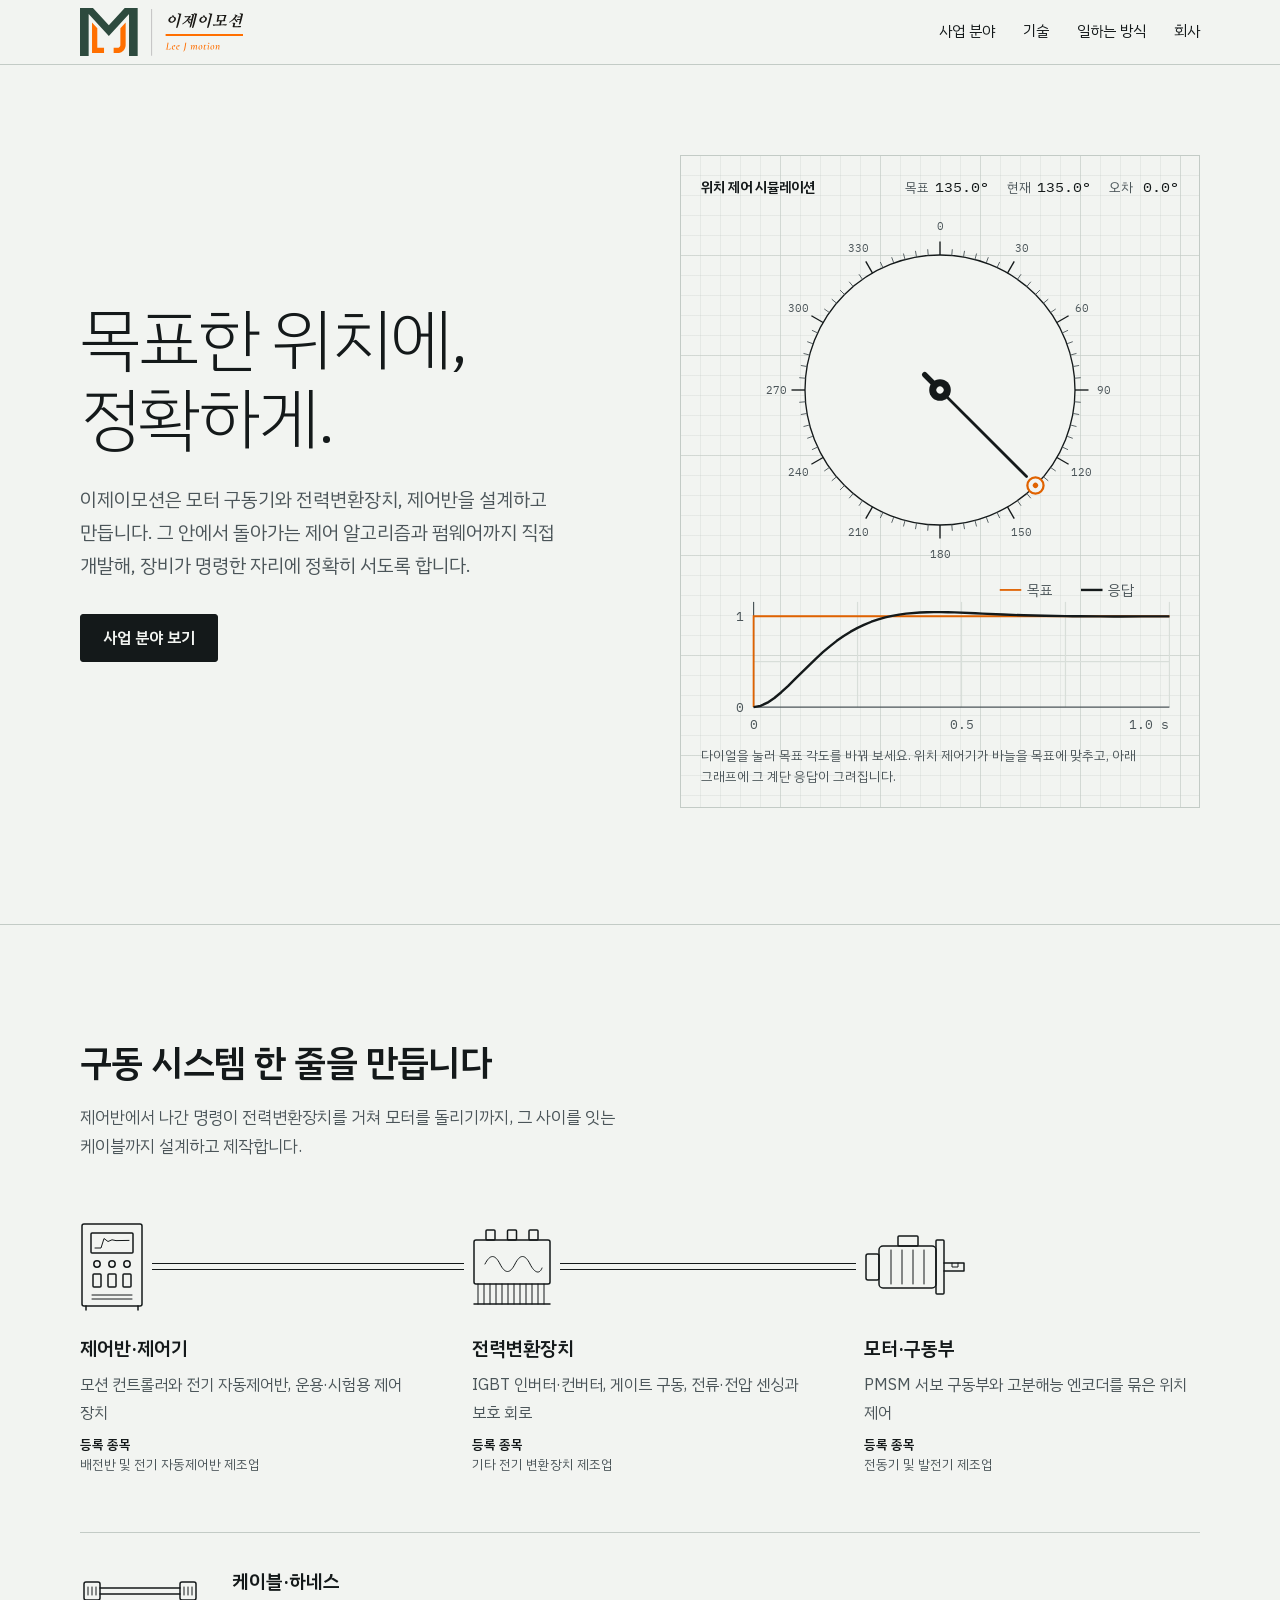
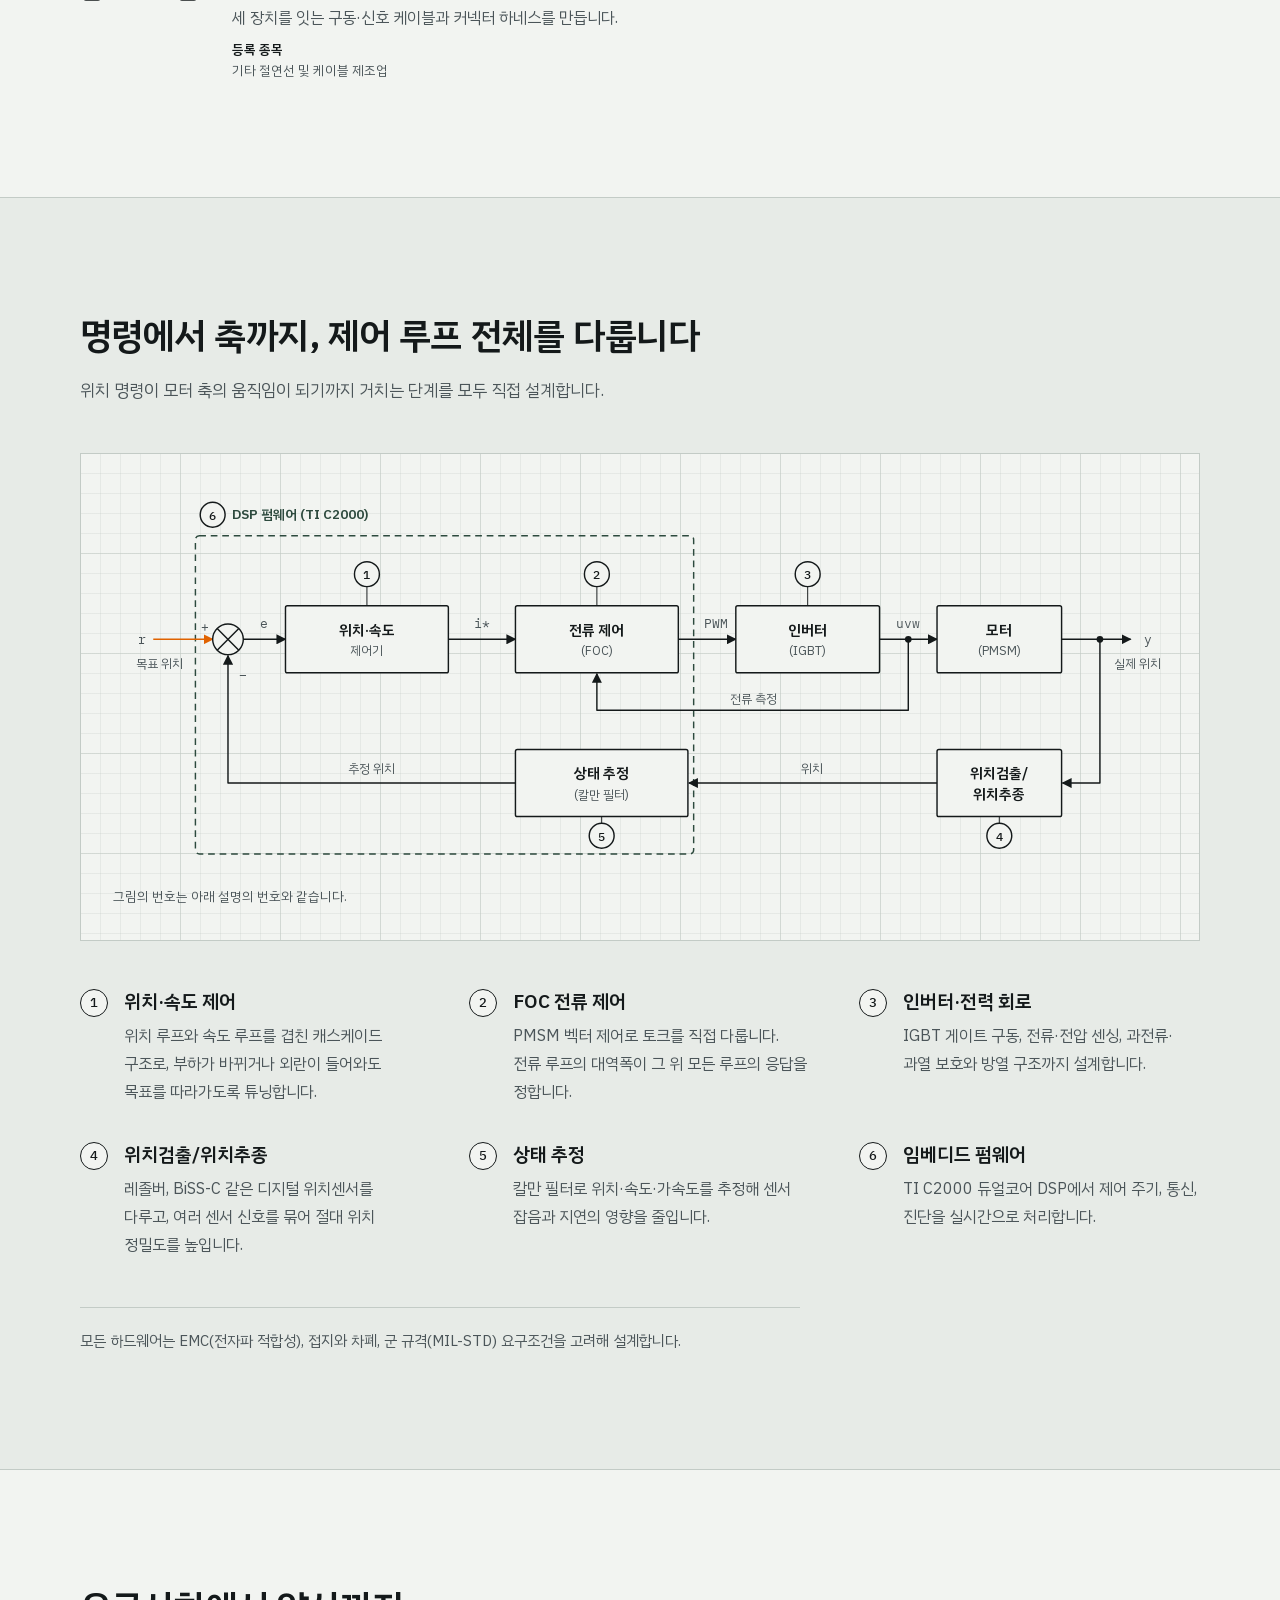
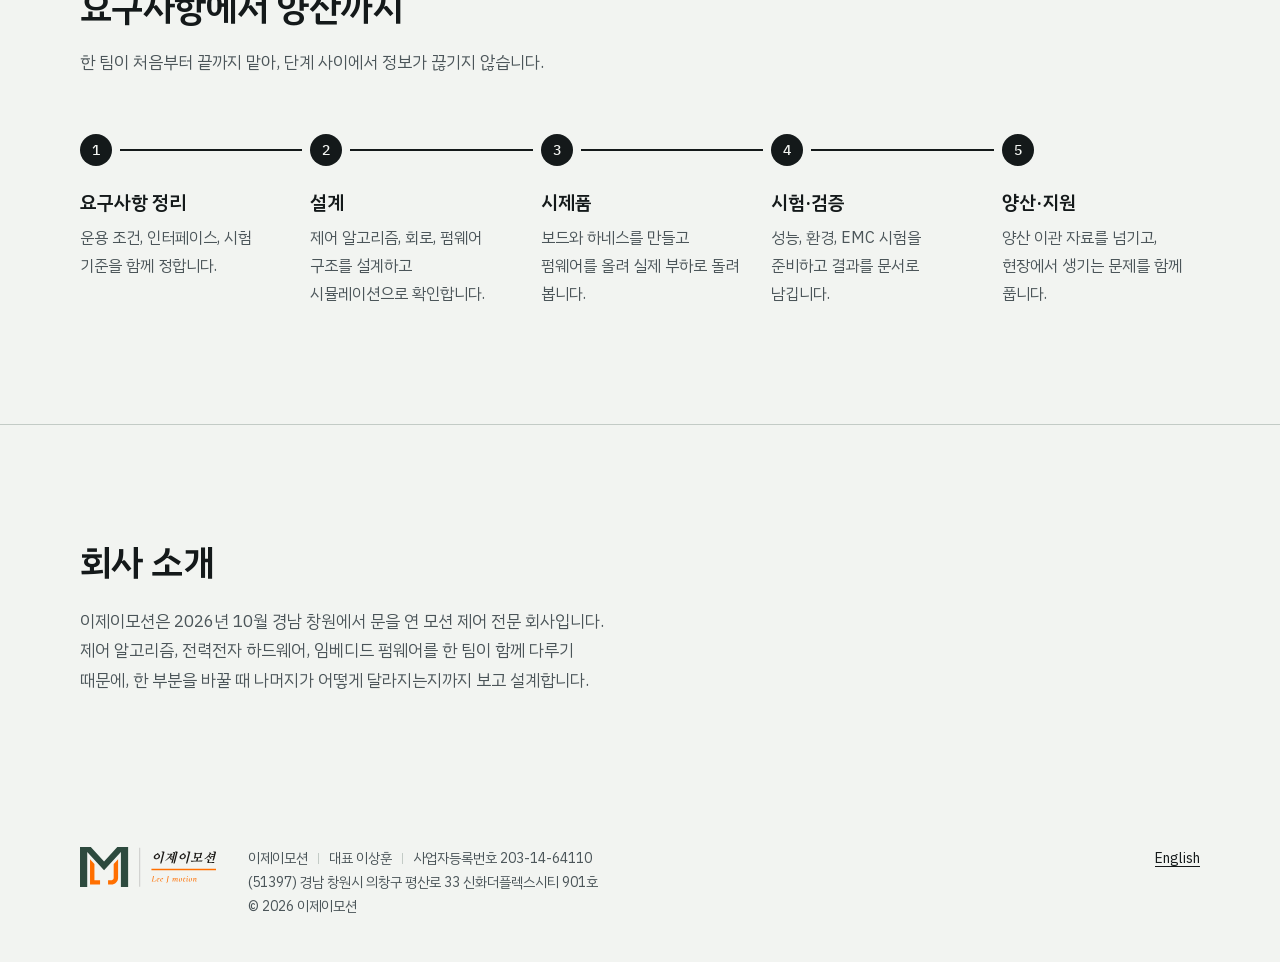
==== index.html @ 4f0171cb "Initial site: leejmotion.com (KR/EN, 404, sitemap, robots, JSON-LD)" ====
<!doctype html>
<html lang="ko">
<head>
<meta charset="utf-8">
<meta name="viewport" content="width=device-width, initial-scale=1">
<title>이제이모션(Lee J motion) | 모터 구동기·전력변환장치·제어반</title>
<meta name="description" content="이제이모션은 경남 창원의 모션 제어 전문 회사입니다. 모터 구동기, 전력변환장치, 제어반, 케이블 하네스를 설계·제작하고 제어 알고리즘과 임베디드 펌웨어를 직접 개발합니다.">
<link rel="canonical" href="https://leejmotion.com/">
<link rel="alternate" hreflang="ko" href="https://leejmotion.com/">
<link rel="alternate" hreflang="en" href="https://leejmotion.com/en/">
<link rel="alternate" hreflang="x-default" href="https://leejmotion.com/">
<meta name="theme-color" content="#F2F4F1">
<meta name="format-detection" content="telephone=no">
<meta name="referrer" content="strict-origin-when-cross-origin">
<meta property="og:type" content="website">
<meta property="og:site_name" content="이제이모션">
<meta property="og:locale" content="ko_KR">
<meta property="og:locale:alternate" content="en_US">
<meta property="og:title" content="이제이모션(Lee J motion)">
<meta property="og:description" content="모터 구동기·전력변환장치·제어반을 설계·제작하고, 그 안에서 돌아가는 제어 알고리즘과 펌웨어를 개발합니다.">
<meta property="og:url" content="https://leejmotion.com/">
<meta property="og:image" content="https://leejmotion.com/assets/img/og-image.png">
<meta property="og:image:width" content="1200">
<meta property="og:image:height" content="630">
<meta property="og:image:alt" content="이제이모션 로고와 회사 이름">
<meta name="twitter:card" content="summary_large_image">
<!-- 검색 등록 소유 확인 태그 자리 (등록할 때 이 줄 아래에 붙여 넣기)
     네이버 서치어드바이저 : <meta name="naver-site-verification" content="...">
     구글 서치 콘솔      : <meta name="google-site-verification" content="..."> -->
<link rel="icon" href="favicon.ico" sizes="32x32">
<link rel="icon" href="assets/img/favicon.svg" type="image/svg+xml">
<link rel="apple-touch-icon" href="assets/img/apple-touch-icon.png">
<link rel="manifest" href="site.webmanifest">
<link rel="preload" href="assets/fonts/ljm-sans-kr-400-site.woff2" as="font" type="font/woff2" crossorigin>
<link rel="stylesheet" href="assets/css/fonts.css">
<link rel="stylesheet" href="assets/css/style.css">
<script type="application/ld+json">
{
  "@context": "https://schema.org",
  "@graph": [
    {
      "@type": "Organization",
      "@id": "https://leejmotion.com/#org",
      "name": "이제이모션",
      "alternateName": "Lee J motion",
      "url": "https://leejmotion.com/",
      "logo": "https://leejmotion.com/assets/img/logo-512.png",
      "email": "contact@leejmotion.com",
      "foundingDate": "2026-10-01",
      "taxID": "203-14-64110",
      "founder": {
        "@type": "Person",
        "name": "이상훈",
        "alternateName": "Lee SangHoon"
      },
      "address": {
        "@type": "PostalAddress",
        "streetAddress": "평산로 33 신화더플렉스시티 901호",
        "addressLocality": "창원시 의창구",
        "addressRegion": "경상남도",
        "postalCode": "51397",
        "addressCountry": "KR"
      },
      "knowsAbout": [
        "모터 제어",
        "PMSM 서보 구동",
        "전력전자",
        "IGBT 인버터",
        "임베디드 펌웨어",
        "칼만 필터"
      ]
    },
    {
      "@type": "WebSite",
      "@id": "https://leejmotion.com/#website",
      "name": "이제이모션",
      "alternateName": "Lee J motion",
      "url": "https://leejmotion.com/",
      "inLanguage": [
        "ko",
        "en"
      ],
      "publisher": {
        "@id": "https://leejmotion.com/#org"
      }
    }
  ]
}
</script>
</head>
<body>
<a class="skip" href="#main">본문으로 건너뛰기</a>

<header class="site-header">
  <div class="wrap header-inner">
    <a class="brand" href="./">
      <img class="brand-logo" src="assets/img/logo.svg" width="163" height="48" alt="이제이모션">
    </a>
    <button class="nav-toggle" type="button" aria-expanded="false" aria-controls="site-nav">메뉴</button>
    <nav id="site-nav" class="site-nav" aria-label="주 메뉴">
      <ul>
        <li><a href="#business">사업 분야</a></li>
        <li><a href="#technology">기술</a></li>
        <li><a href="#process">일하는 방식</a></li>
        <li><a href="#company">회사</a></li>
      </ul>
    </nav>
  </div>
</header>

<main id="main">

  <section class="hero" aria-labelledby="hero-title">
    <div class="wrap hero-grid">
      <div class="hero-copy">
        <h1 id="hero-title">목표한 위치에,<br>정확하게.</h1>
        <p class="lead">이제이모션은 모터 구동기와 전력변환장치, 제어반을 설계하고 만듭니다. 그 안에서 돌아가는 제어 알고리즘과 펌웨어까지 직접 개발해, 장비가 명령한 자리에 정확히 서도록 합니다.</p>
        <div class="actions">
          <a class="btn btn-primary" href="#business">사업 분야 보기</a>
        </div>
      </div>

      <figure class="bench drawing-surface" aria-labelledby="bench-cap">
        <div class="bench-head">
          <p class="bench-title">위치 제어 시뮬레이션</p>
          <dl class="readout">
            <div><dt>목표</dt><dd><span data-ro="target">135.0</span>°</dd></div>
            <div><dt>현재</dt><dd><span data-ro="angle">135.0</span>°</dd></div>
            <div><dt>오차</dt><dd><span data-ro="error">0.0</span>°</dd></div>
          </dl>
        </div>
        <div class="dial" data-dial role="slider" tabindex="0" aria-label="목표 각도" aria-valuemin="0" aria-valuemax="359" aria-valuenow="135" aria-valuetext="135도" data-unit="도">
          <svg class="dial-svg" viewBox="0 0 400 400" aria-hidden="true" focusable="false">
          <circle class="d-face" cx="200" cy="200" r="150"/>
          <line class="d-tick-major" x1="200" y1="50" x2="200" y2="35"/>
          <line class="d-tick" x1="213.07" y1="50.57" x2="213.68" y2="43.6"/>
          <line class="d-tick" x1="226.05" y1="52.28" x2="227.26" y2="45.39"/>
          <line class="d-tick" x1="238.82" y1="55.11" x2="240.63" y2="48.35"/>
          <line class="d-tick" x1="251.3" y1="59.05" x2="253.7" y2="52.47"/>
          <line class="d-tick" x1="263.39" y1="64.05" x2="266.35" y2="57.71"/>
          <line class="d-tick-major" x1="275" y1="70.1" x2="282.5" y2="57.11"/>
          <line class="d-tick" x1="286.04" y1="77.13" x2="290.05" y2="71.39"/>
          <line class="d-tick" x1="296.42" y1="85.09" x2="300.92" y2="79.73"/>
          <line class="d-tick" x1="306.07" y1="93.93" x2="311.02" y2="88.98"/>
          <line class="d-tick" x1="314.91" y1="103.58" x2="320.27" y2="99.08"/>
          <line class="d-tick" x1="322.87" y1="113.96" x2="328.61" y2="109.95"/>
          <line class="d-tick-major" x1="329.9" y1="125" x2="342.89" y2="117.5"/>
          <line class="d-tick" x1="335.95" y1="136.61" x2="342.29" y2="133.65"/>
          <line class="d-tick" x1="340.95" y1="148.7" x2="347.53" y2="146.3"/>
          <line class="d-tick" x1="344.89" y1="161.18" x2="351.65" y2="159.37"/>
          <line class="d-tick" x1="347.72" y1="173.95" x2="354.61" y2="172.74"/>
          <line class="d-tick" x1="349.43" y1="186.93" x2="356.4" y2="186.32"/>
          <line class="d-tick-major" x1="350" y1="200" x2="365" y2="200"/>
          <line class="d-tick" x1="349.43" y1="213.07" x2="356.4" y2="213.68"/>
          <line class="d-tick" x1="347.72" y1="226.05" x2="354.61" y2="227.26"/>
          <line class="d-tick" x1="344.89" y1="238.82" x2="351.65" y2="240.63"/>
          <line class="d-tick" x1="340.95" y1="251.3" x2="347.53" y2="253.7"/>
          <line class="d-tick" x1="335.95" y1="263.39" x2="342.29" y2="266.35"/>
          <line class="d-tick-major" x1="329.9" y1="275" x2="342.89" y2="282.5"/>
          <line class="d-tick" x1="322.87" y1="286.04" x2="328.61" y2="290.05"/>
          <line class="d-tick" x1="314.91" y1="296.42" x2="320.27" y2="300.92"/>
          <line class="d-tick" x1="306.07" y1="306.07" x2="311.02" y2="311.02"/>
          <line class="d-tick" x1="296.42" y1="314.91" x2="300.92" y2="320.27"/>
          <line class="d-tick" x1="286.04" y1="322.87" x2="290.05" y2="328.61"/>
          <line class="d-tick-major" x1="275" y1="329.9" x2="282.5" y2="342.89"/>
          <line class="d-tick" x1="263.39" y1="335.95" x2="266.35" y2="342.29"/>
          <line class="d-tick" x1="251.3" y1="340.95" x2="253.7" y2="347.53"/>
          <line class="d-tick" x1="238.82" y1="344.89" x2="240.63" y2="351.65"/>
          <line class="d-tick" x1="226.05" y1="347.72" x2="227.26" y2="354.61"/>
          <line class="d-tick" x1="213.07" y1="349.43" x2="213.68" y2="356.4"/>
          <line class="d-tick-major" x1="200" y1="350" x2="200" y2="365"/>
          <line class="d-tick" x1="186.93" y1="349.43" x2="186.32" y2="356.4"/>
          <line class="d-tick" x1="173.95" y1="347.72" x2="172.74" y2="354.61"/>
          <line class="d-tick" x1="161.18" y1="344.89" x2="159.37" y2="351.65"/>
          <line class="d-tick" x1="148.7" y1="340.95" x2="146.3" y2="347.53"/>
          <line class="d-tick" x1="136.61" y1="335.95" x2="133.65" y2="342.29"/>
          <line class="d-tick-major" x1="125" y1="329.9" x2="117.5" y2="342.89"/>
          <line class="d-tick" x1="113.96" y1="322.87" x2="109.95" y2="328.61"/>
          <line class="d-tick" x1="103.58" y1="314.91" x2="99.08" y2="320.27"/>
          <line class="d-tick" x1="93.93" y1="306.07" x2="88.98" y2="311.02"/>
          <line class="d-tick" x1="85.09" y1="296.42" x2="79.73" y2="300.92"/>
          <line class="d-tick" x1="77.13" y1="286.04" x2="71.39" y2="290.05"/>
          <line class="d-tick-major" x1="70.1" y1="275" x2="57.11" y2="282.5"/>
          <line class="d-tick" x1="64.05" y1="263.39" x2="57.71" y2="266.35"/>
          <line class="d-tick" x1="59.05" y1="251.3" x2="52.47" y2="253.7"/>
          <line class="d-tick" x1="55.11" y1="238.82" x2="48.35" y2="240.63"/>
          <line class="d-tick" x1="52.28" y1="226.05" x2="45.39" y2="227.26"/>
          <line class="d-tick" x1="50.57" y1="213.07" x2="43.6" y2="213.68"/>
          <line class="d-tick-major" x1="50" y1="200" x2="35" y2="200"/>
          <line class="d-tick" x1="50.57" y1="186.93" x2="43.6" y2="186.32"/>
          <line class="d-tick" x1="52.28" y1="173.95" x2="45.39" y2="172.74"/>
          <line class="d-tick" x1="55.11" y1="161.18" x2="48.35" y2="159.37"/>
          <line class="d-tick" x1="59.05" y1="148.7" x2="52.47" y2="146.3"/>
          <line class="d-tick" x1="64.05" y1="136.61" x2="57.71" y2="133.65"/>
          <line class="d-tick-major" x1="70.1" y1="125" x2="57.11" y2="117.5"/>
          <line class="d-tick" x1="77.13" y1="113.96" x2="71.39" y2="109.95"/>
          <line class="d-tick" x1="85.09" y1="103.58" x2="79.73" y2="99.08"/>
          <line class="d-tick" x1="93.93" y1="93.93" x2="88.98" y2="88.98"/>
          <line class="d-tick" x1="103.58" y1="85.09" x2="99.08" y2="79.73"/>
          <line class="d-tick" x1="113.96" y1="77.13" x2="109.95" y2="71.39"/>
          <line class="d-tick-major" x1="125" y1="70.1" x2="117.5" y2="57.11"/>
          <line class="d-tick" x1="136.61" y1="64.05" x2="133.65" y2="57.71"/>
          <line class="d-tick" x1="148.7" y1="59.05" x2="146.3" y2="52.47"/>
          <line class="d-tick" x1="161.18" y1="55.11" x2="159.37" y2="48.35"/>
          <line class="d-tick" x1="173.95" y1="52.28" x2="172.74" y2="45.39"/>
          <line class="d-tick" x1="186.93" y1="50.57" x2="186.32" y2="43.6"/>
          <text class="d-label" x="200" y="18">0</text>
          <text class="d-label" x="291" y="42.38">30</text>
          <text class="d-label" x="357.62" y="109">60</text>
          <text class="d-label" x="382" y="200">90</text>
          <text class="d-label" x="357.62" y="291">120</text>
          <text class="d-label" x="291" y="357.62">150</text>
          <text class="d-label" x="200" y="382">180</text>
          <text class="d-label" x="109" y="357.62">210</text>
          <text class="d-label" x="42.38" y="291">240</text>
          <text class="d-label" x="18" y="200">270</text>
          <text class="d-label" x="42.38" y="109">300</text>
          <text class="d-label" x="109" y="42.38">330</text>
          <g class="d-target" transform="rotate(135 200 200)"><line class="d-setline" x1="200" y1="172" x2="200" y2="64"/><circle class="d-tgt-ring" cx="200" cy="50" r="9"/><circle class="d-tgt-dot" cx="200" cy="50" r="3"/></g>
          <g class="d-needle" transform="rotate(135 200 200)"><line class="d-needle-tail" x1="200" y1="200" x2="200" y2="224"/><line class="d-needle-line" x1="200" y1="200" x2="200" y2="64"/><circle class="d-hub" cx="200" cy="200" r="12"/><circle class="d-hub-dot" cx="200" cy="200" r="4"/></g>
          </svg>
        </div>
        <svg class="trace" data-trace viewBox="0 0 400 132" aria-hidden="true" focusable="false">
        <line class="t-grid" x1="131" y1="20" x2="131" y2="108"/>
        <line class="t-grid" x1="218" y1="20" x2="218" y2="108"/>
        <line class="t-grid" x1="305" y1="20" x2="305" y2="108"/>
        <line class="t-grid" x1="392" y1="20" x2="392" y2="108"/>
        <line class="t-grid" x1="44" y1="70" x2="392" y2="70"/>
        <line class="t-axis" x1="44" y1="108" x2="392" y2="108"/>
        <line class="t-axis" x1="44" y1="20" x2="44" y2="108"/>
        <polyline class="t-ref" points="44,108 44,32 392,32"/>
        <path class="t-resp" d="M44,108 L46,107.88 L48,107.52 L50,106.96 L52,106.2 L54,105.26 L56,104.17 L58,102.92 L60,101.56 L62,100.07 L64,98.48 L66,96.81 L68,95.06 L70,93.25 L72,91.38 L74,89.46 L76,87.52 L78,85.54 L80,83.55 L82,81.55 L84,79.55 L86,77.55 L88,75.56 L90,73.59 L92,71.64 L94,69.71 L96,67.81 L98,65.95 L100,64.12 L102,62.33 L104,60.58 L106,58.88 L108,57.22 L110,55.62 L112,54.06 L114,52.55 L116,51.09 L118,49.69 L120,48.33 L122,47.03 L124,45.79 L126,44.59 L128,43.45 L130,42.36 L132,41.32 L134,40.34 L136,39.4 L138,38.51 L140,37.67 L142,36.87 L144,36.13 L146,35.42 L148,34.76 L150,34.15 L152,33.57 L154,33.03 L156,32.53 L158,32.07 L160,31.65 L162,31.25 L164,30.89 L166,30.57 L168,30.27 L170,30 L172,29.76 L174,29.54 L176,29.35 L178,29.18 L180,29.03 L182,28.9 L184,28.8 L186,28.71 L188,28.64 L190,28.58 L192,28.54 L194,28.52 L196,28.51 L198,28.51 L200,28.52 L202,28.54 L204,28.57 L206,28.61 L208,28.65 L210,28.71 L212,28.77 L214,28.83 L216,28.9 L218,28.98 L220,29.06 L222,29.14 L224,29.22 L226,29.31 L228,29.4 L230,29.49 L232,29.58 L234,29.67 L236,29.76 L238,29.86 L240,29.95 L242,30.04 L244,30.13 L246,30.22 L248,30.31 L250,30.39 L252,30.48 L254,30.56 L256,30.64 L258,30.72 L260,30.8 L262,30.87 L264,30.95 L266,31.02 L268,31.09 L270,31.15 L272,31.22 L274,31.28 L276,31.34 L278,31.39 L280,31.45 L282,31.5 L284,31.55 L286,31.59 L288,31.64 L290,31.68 L292,31.72 L294,31.76 L296,31.79 L298,31.83 L300,31.86 L302,31.89 L304,31.91 L306,31.94 L308,31.96 L310,31.99 L312,32.01 L314,32.02 L316,32.04 L318,32.06 L320,32.07 L322,32.09 L324,32.1 L326,32.11 L328,32.12 L330,32.13 L332,32.13 L334,32.14 L336,32.14 L338,32.15 L340,32.15 L342,32.16 L344,32.16 L346,32.16 L348,32.16 L350,32.16 L352,32.16 L354,32.16 L356,32.16 L358,32.16 L360,32.16 L362,32.15 L364,32.15 L366,32.15 L368,32.14 L370,32.14 L372,32.14 L374,32.13 L376,32.13 L378,32.13 L380,32.12 L382,32.12 L384,32.11 L386,32.11 L388,32.11 L390,32.1 L392,32.1"/>
        <text class="t-label" x="36" y="108" text-anchor="end" dominant-baseline="central">0</text>
        <text class="t-label" x="36" y="32" text-anchor="end" dominant-baseline="central">1</text>
        <text class="t-label" x="44" y="126" text-anchor="middle">0</text>
        <text class="t-label" x="218" y="126" text-anchor="middle">0.5</text>
        <text class="t-label" x="392" y="126" text-anchor="end">1.0 s</text>
        <line class="t-ref" x1="250" y1="10" x2="268" y2="10"/>
        <text class="t-key" x="273" y="10" dominant-baseline="central">목표</text>
        <line class="t-resp" x1="318" y1="10" x2="336" y2="10"/>
        <text class="t-key" x="341" y="10" dominant-baseline="central">응답</text>
        </svg>
        <figcaption id="bench-cap">다이얼을 눌러 목표 각도를 바꿔 보세요. 위치 제어기가 바늘을 목표에 맞추고, 아래 그래프에 그 계단 응답이 그려집니다.</figcaption>
      </figure>
    </div>
  </section>

  <section id="business" class="section" aria-labelledby="business-title">
    <div class="wrap">
      <div class="section-head">
        <h2 id="business-title">구동 시스템 한 줄을 만듭니다</h2>
        <p>제어반에서 나간 명령이 전력변환장치를 거쳐 모터를 돌리기까지, 그 사이를 잇는 케이블까지 설계하고 제작합니다.</p>
      </div>
      <ol class="chain">
        <li class="chain-item">
          <div class="chain-top">
          <svg class="chain-ill" viewBox="28 0 64 96" width="64" height="96" aria-hidden="true" focusable="false">
            <rect class="ic" x="30" y="6" width="60" height="82" rx="2"/>
            <rect class="ic" x="39" y="15" width="42" height="20" rx="1"/>
            <path class="ic-thin" d="M43 30H49L52 20.5L56 23.5L60 21.8L64 22.6L77 22.4"/>
            <circle class="ic" cx="45" cy="46" r="3.2"/><circle class="ic" cx="60" cy="46" r="3.2"/><circle class="ic" cx="75" cy="46" r="3.2"/>
            <rect class="ic" x="41" y="56" width="8" height="13" rx="1"/><rect class="ic" x="56" y="56" width="8" height="13" rx="1"/><rect class="ic" x="71" y="56" width="8" height="13" rx="1"/>
            <path class="ic-thin" d="M40 77H80M40 81H80"/>
            <path class="ic" d="M34 88V92M86 88V92"/>
          </svg>
          </div>
          <h3>제어반·제어기</h3>
          <p>모션 컨트롤러와 전기 자동제어반, 운용·시험용 제어 장치</p>
          <p class="reg"><span>등록 종목</span>배전반 및 전기 자동제어반 제조업</p>
        </li>
        <li class="chain-item">
          <div class="chain-top">
          <svg class="chain-ill" viewBox="20 0 80 96" width="80" height="96" aria-hidden="true" focusable="false">
            <rect class="ic" x="22" y="22" width="76" height="44" rx="2"/>
            <rect class="ic" x="34" y="12" width="9" height="10" rx="1"/><rect class="ic" x="55.5" y="12" width="9" height="10" rx="1"/><rect class="ic" x="77" y="12" width="9" height="10" rx="1"/>
            <path class="ic-thin" d="M33 46C38 36 43 36 48 46S58 56 63 46S73 36 78 46S88 56 90 50"/>
            <path class="ic-thin" d="M26 66V86M32 66V86M38 66V86M44 66V86M50 66V86M56 66V86M62 66V86M68 66V86M74 66V86M80 66V86M86 66V86M92 66V86"/>
            <path class="ic" d="M22 86H98"/>
          </svg>
          </div>
          <h3>전력변환장치</h3>
          <p>IGBT 인버터·컨버터, 게이트 구동, 전류·전압 센싱과 보호 회로</p>
          <p class="reg"><span>등록 종목</span>기타 전기 변환장치 제조업</p>
        </li>
        <li class="chain-item">
          <div class="chain-top">
          <svg class="chain-ill" viewBox="10 0 102 96" width="102" height="96" aria-hidden="true" focusable="false">
            <rect class="ic" x="12" y="36" width="13" height="26" rx="2"/>
            <rect class="ic" x="25" y="28" width="57" height="42" rx="4"/>
            <path class="ic-thin" d="M37 32V66M48 32V66M59 32V66M70 32V66"/>
            <rect class="ic" x="44" y="18" width="20" height="10" rx="1"/>
            <rect class="ic" x="82" y="22" width="8" height="54" rx="1"/>
            <path class="ic" d="M90 45H110V53H90"/>
            <path class="ic-thin" d="M98 45V49H104V45"/>
          </svg>
          </div>
          <h3>모터·구동부</h3>
          <p>PMSM 서보 구동부와 고분해능 엔코더를 묶은 위치 제어</p>
          <p class="reg"><span>등록 종목</span>전동기 및 발전기 제조업</p>
        </li>
      </ol>
      <div class="cable-note">
          <svg class="cable-ill" viewBox="0 0 120 40" aria-hidden="true" focusable="false">
            <rect class="ic" x="4" y="11" width="16" height="18" rx="2"/>
            <path class="ic-thin" d="M8 16V24M12 16V24M16 16V24"/>
            <path class="ic" d="M20 17H100M20 23H100"/>
            <rect class="ic" x="100" y="11" width="16" height="18" rx="2"/>
            <path class="ic-thin" d="M104 16V24M108 16V24M112 16V24"/>
          </svg>
        <div>
          <h3>케이블·하네스</h3>
          <p>세 장치를 잇는 구동·신호 케이블과 커넥터 하네스를 만듭니다.</p>
          <p class="reg"><span>등록 종목</span>기타 절연선 및 케이블 제조업</p>
        </div>
      </div>
    </div>
  </section>

  <section id="technology" class="section section-tint" aria-labelledby="technology-title">
    <div class="wrap">
      <div class="section-head">
        <h2 id="technology-title">명령에서 축까지, 제어 루프 전체를 다룹니다</h2>
        <p>위치 명령이 모터 축의 움직임이 되기까지 거치는 단계를 모두 직접 설계합니다.</p>
      </div>
      <figure class="loop drawing-surface">
        <svg class="loop-wide" viewBox="0 0 1100 400" role="img" aria-labelledby="lwko-t lwko-d">
        <title id="lwko-t">위치 제어 루프 블록 선도</title><desc id="lwko-d">목표 위치 r가 위치·속도 제어기(1), FOC 전류 제어기(2), IGBT 인버터(3)를 거쳐 PMSM 모터를 돌립니다. 위치검출/위치추종(4)에서 얻은 위치를 상태 추정기(5, 칼만 필터)가 다듬어 되돌려 주고, 전류는 안쪽 루프로 되돌아갑니다. 1, 2, 5는 TI C2000 DSP 펌웨어(6) 안에서 돕니다.</desc>
        <defs><marker id="lwko-ar" viewBox="0 0 10 10" refX="9" refY="5" markerWidth="7" markerHeight="7" orient="auto"><path d="M0 0L10 5L0 10z" class="lp-head"/></marker><marker id="lwko-ars" viewBox="0 0 10 10" refX="9" refY="5" markerWidth="7" markerHeight="7" orient="auto"><path d="M0 0L10 5L0 10z" class="lp-head-sig"/></marker></defs>
        <rect class="lp-dsp" x="86" y="52" width="520" height="332" rx="4"/>
        <g class="lp-balloon"><circle cx="104" cy="30" r="13"/><text x="104" y="30" dominant-baseline="central">6</text></g>
        <text class="lp-note lp-strong" x="124" y="30" text-anchor="start" dominant-baseline="central">DSP 펌웨어 (TI C2000)</text>
        <text class="lp-var" x="30" y="160" text-anchor="middle" dominant-baseline="central">r</text>
        <text class="lp-note" x="24" y="190" text-anchor="start">목표 위치</text>
        <path class="lp-line lp-sig" d="M42,160 L104,160" marker-end="url(#lwko-ars)"/>
        <circle class="lp-sum" cx="120" cy="160" r="16"/>
        <path class="lp-line" d="M108.7 148.7L131.3 171.3M131.3 148.7L108.7 171.3"/>
        <text class="lp-var" x="96" y="146" text-anchor="middle" dominant-baseline="central">+</text>
        <text class="lp-var" x="136" y="196" text-anchor="middle" dominant-baseline="central">−</text>
        <path class="lp-line" d="M136,160 L180,160" marker-end="url(#lwko-ar)"/>
        <text class="lp-var" x="158" y="148" text-anchor="middle">e</text>
        <rect class="lp-block" x="180" y="125" width="170" height="70" rx="2"/><text class="lp-text" x="265" y="150" dominant-baseline="central" font-size="15">위치·속도</text><text class="lp-text lp-sub" x="265" y="172" dominant-baseline="central" font-size="13">제어기</text>
        <path class="lp-line" d="M350,160 L420,160" marker-end="url(#lwko-ar)"/>
        <text class="lp-var" x="385" y="148" text-anchor="middle">i*</text>
        <rect class="lp-block" x="420" y="125" width="170" height="70" rx="2"/><text class="lp-text" x="505" y="150" dominant-baseline="central" font-size="15">전류 제어</text><text class="lp-text lp-sub" x="505" y="172" dominant-baseline="central" font-size="13">(FOC)</text>
        <path class="lp-line" d="M590,160 L650,160" marker-end="url(#lwko-ar)"/>
        <text class="lp-var" x="629" y="148" text-anchor="middle">PWM</text>
        <rect class="lp-block" x="650" y="125" width="150" height="70" rx="2"/><text class="lp-text" x="725" y="150" dominant-baseline="central" font-size="15">인버터</text><text class="lp-text lp-sub" x="725" y="172" dominant-baseline="central" font-size="13">(IGBT)</text>
        <path class="lp-line" d="M800,160 L860,160" marker-end="url(#lwko-ar)"/>
        <text class="lp-var" x="830" y="148" text-anchor="middle">uvw</text>
        <rect class="lp-block" x="860" y="125" width="130" height="70" rx="2"/><text class="lp-text" x="925" y="150" dominant-baseline="central" font-size="15">모터</text><text class="lp-text lp-sub" x="925" y="172" dominant-baseline="central" font-size="13">(PMSM)</text>
        <path class="lp-line" d="M990,160 L1062,160" marker-end="url(#lwko-ar)"/>
        <text class="lp-var" x="1080" y="160" text-anchor="middle" dominant-baseline="central">y</text>
        <text class="lp-note" x="1094" y="190" text-anchor="end">실제 위치</text>
        <circle class="lp-dot" cx="830" cy="160" r="3.5"/>
        <path class="lp-line" d="M830,160 L830,234 L505,234 L505,196" marker-end="url(#lwko-ar)"/>
        <text class="lp-note" x="668" y="226" text-anchor="middle">전류 측정</text>
        <circle class="lp-dot" cx="1030" cy="160" r="3.5"/>
        <path class="lp-line" d="M1030,160 L1030,310 L991,310" marker-end="url(#lwko-ar)"/>
        <rect class="lp-block" x="860" y="275" width="130" height="70" rx="2"/><text class="lp-text" x="925" y="300" dominant-baseline="central" font-size="15">위치검출/</text><text class="lp-text" x="925" y="321" dominant-baseline="central" font-size="15">위치추종</text>
        <path class="lp-line" d="M860,310 L601,310" marker-end="url(#lwko-ar)"/>
        <text class="lp-note" x="730" y="300" text-anchor="middle">위치</text>
        <rect class="lp-block" x="420" y="275" width="180" height="70" rx="2"/><text class="lp-text" x="510" y="300" dominant-baseline="central" font-size="15">상태 추정</text><text class="lp-text lp-sub" x="510" y="322" dominant-baseline="central" font-size="13">(칼만 필터)</text>
        <path class="lp-line" d="M420,310 L120,310 L120,177" marker-end="url(#lwko-ar)"/>
        <text class="lp-note" x="270" y="300" text-anchor="middle">추정 위치</text>
        <path class="lp-leader" d="M265 105V125M505 105V125M725 105V125M925 345V352M510 345V352"/>
        <g class="lp-balloon"><circle cx="265" cy="92" r="13"/><text x="265" y="92" dominant-baseline="central">1</text></g>
        <g class="lp-balloon"><circle cx="505" cy="92" r="13"/><text x="505" y="92" dominant-baseline="central">2</text></g>
        <g class="lp-balloon"><circle cx="725" cy="92" r="13"/><text x="725" y="92" dominant-baseline="central">3</text></g>
        <g class="lp-balloon"><circle cx="925" cy="365" r="13"/><text x="925" y="365" dominant-baseline="central">4</text></g>
        <g class="lp-balloon"><circle cx="510" cy="365" r="13"/><text x="510" y="365" dominant-baseline="central">5</text></g>
        </svg>
        <svg class="loop-tall" viewBox="0 0 360 600" role="img" aria-labelledby="ltko-t ltko-d">
        <title id="ltko-t">위치 제어 루프 블록 선도</title><desc id="ltko-d">목표 위치 r가 위치·속도 제어기(1), FOC 전류 제어기(2), IGBT 인버터(3)를 거쳐 PMSM 모터를 돌립니다. 위치검출/위치추종(4)에서 얻은 위치를 상태 추정기(5, 칼만 필터)가 다듬어 되돌려 주고, 전류는 안쪽 루프로 되돌아갑니다. 1, 2, 5는 TI C2000 DSP 펌웨어(6) 안에서 돕니다.</desc>
        <defs><marker id="ltko-ar" viewBox="0 0 10 10" refX="9" refY="5" markerWidth="7" markerHeight="7" orient="auto"><path d="M0 0L10 5L0 10z" class="lp-head"/></marker><marker id="ltko-ars" viewBox="0 0 10 10" refX="9" refY="5" markerWidth="7" markerHeight="7" orient="auto"><path d="M0 0L10 5L0 10z" class="lp-head-sig"/></marker></defs>
        <rect class="lp-dsp" x="6" y="56" width="348" height="232" rx="4"/>
        <g class="lp-balloon"><circle cx="214" cy="36" r="11"/><text x="214" y="36" dominant-baseline="central">6</text></g>
        <text class="lp-note lp-strong" x="231" y="36" text-anchor="start" dominant-baseline="central">DSP 펌웨어</text>
        <path class="lp-line lp-sig" d="M96,10 L96,67" marker-end="url(#ltko-ars)"/>
        <text class="lp-var" x="108" y="26" text-anchor="start" dominant-baseline="central">r</text>
        <text class="lp-note" x="122" y="26" text-anchor="start" dominant-baseline="central">목표 위치</text>
        <circle class="lp-sum" cx="96" cy="84" r="16"/>
        <path class="lp-line" d="M84.7 72.7L107.3 95.3M107.3 72.7L84.7 95.3"/>
        <text class="lp-var" x="80" y="62" text-anchor="middle" dominant-baseline="central">+</text>
        <text class="lp-var" x="124" y="72" text-anchor="middle" dominant-baseline="central">−</text>
        <path class="lp-line" d="M96,100 L96,123" marker-end="url(#ltko-ar)"/>
        <text class="lp-var" x="106" y="112" text-anchor="start" dominant-baseline="central">e</text>
        <rect class="lp-block" x="16" y="124" width="160" height="56" rx="2"/><text class="lp-text" x="96" y="152" dominant-baseline="central" font-size="15">위치·속도 제어기</text>
        <path class="lp-line" d="M96,180 L96,215" marker-end="url(#ltko-ar)"/>
        <text class="lp-var" x="106" y="198" text-anchor="start" dominant-baseline="central">i*</text>
        <rect class="lp-block" x="16" y="216" width="160" height="56" rx="2"/><text class="lp-text" x="96" y="244" dominant-baseline="central" font-size="15">전류 제어 (FOC)</text>
        <path class="lp-line" d="M96,272 L96,311" marker-end="url(#ltko-ar)"/>
        <text class="lp-var" x="106" y="300" text-anchor="start" dominant-baseline="central">PWM</text>
        <rect class="lp-block" x="16" y="312" width="160" height="56" rx="2"/><text class="lp-text" x="96" y="340" dominant-baseline="central" font-size="15">인버터 (IGBT)</text>
        <path class="lp-line" d="M96,368 L96,407" marker-end="url(#ltko-ar)"/>
        <text class="lp-var" x="106" y="381" text-anchor="start" dominant-baseline="central">uvw</text>
        <rect class="lp-block" x="16" y="408" width="160" height="56" rx="2"/><text class="lp-text" x="96" y="436" dominant-baseline="central" font-size="15">모터 (PMSM)</text>
        <path class="lp-line" d="M96,464 L96,546" marker-end="url(#ltko-ar)"/>
        <text class="lp-var" x="108" y="532" text-anchor="start" dominant-baseline="central">y</text>
        <text class="lp-note" x="96" y="572" text-anchor="middle">실제 위치</text>
        <circle class="lp-dot" cx="96" cy="398" r="3.5"/>
        <path class="lp-line" d="M96,398 L188,398 L188,244 L177,244" marker-end="url(#ltko-ar)"/>
        <text class="lp-note" x="196" y="330" text-anchor="start" dominant-baseline="central">전류 측정</text>
        <circle class="lp-dot" cx="96" cy="505" r="3.5"/>
        <path class="lp-line" d="M96,505 L272,505 L272,465" marker-end="url(#ltko-ar)"/>
        <rect class="lp-block" x="200" y="408" width="144" height="56" rx="2"/><text class="lp-text" x="272" y="436" dominant-baseline="central" font-size="14">위치검출/위치추종</text>
        <path class="lp-line" d="M272,408 L272,273" marker-end="url(#ltko-ar)"/>
        <text class="lp-note" x="282" y="346" text-anchor="start" dominant-baseline="central">위치</text>
        <rect class="lp-block" x="200" y="216" width="144" height="56" rx="2"/><text class="lp-text" x="272" y="234" dominant-baseline="central" font-size="14">상태 추정</text><text class="lp-text lp-sub" x="272" y="256" dominant-baseline="central" font-size="12">(칼만 필터)</text>
        <path class="lp-line" d="M272,216 L272,84 L113,84" marker-end="url(#ltko-ar)"/>
        <text class="lp-note" x="192" y="74" text-anchor="middle">추정 위치</text>
        <g class="lp-balloon"><circle cx="16" cy="124" r="11"/><text x="16" y="124" dominant-baseline="central">1</text></g>
        <g class="lp-balloon"><circle cx="16" cy="216" r="11"/><text x="16" y="216" dominant-baseline="central">2</text></g>
        <g class="lp-balloon"><circle cx="16" cy="312" r="11"/><text x="16" y="312" dominant-baseline="central">3</text></g>
        <g class="lp-balloon"><circle cx="200" cy="408" r="11"/><text x="200" y="408" dominant-baseline="central">4</text></g>
        <g class="lp-balloon"><circle cx="200" cy="216" r="11"/><text x="200" y="216" dominant-baseline="central">5</text></g>
        </svg>
        <figcaption>그림의 번호는 아래 설명의 번호와 같습니다.</figcaption>
      </figure>
      <ol class="tech-list">
        <li><h3>위치·속도 제어</h3><p>위치 루프와 속도 루프를 겹친 캐스케이드 구조로, 부하가 바뀌거나 외란이 들어와도 목표를 따라가도록 튜닝합니다.</p></li>
        <li><h3>FOC 전류 제어</h3><p>PMSM 벡터 제어로 토크를 직접 다룹니다. 전류 루프의 대역폭이 그 위 모든 루프의 응답을 정합니다.</p></li>
        <li><h3>인버터·전력 회로</h3><p>IGBT 게이트 구동, 전류·전압 센싱, 과전류·과열 보호와 방열 구조까지 설계합니다.</p></li>
        <li><h3>위치검출/위치추종</h3><p>레졸버, BiSS-C 같은 디지털 위치센서를 다루고, 여러 센서 신호를 묶어 절대 위치 정밀도를 높입니다.</p></li>
        <li><h3>상태 추정</h3><p>칼만 필터로 위치·속도·가속도를 추정해 센서 잡음과 지연의 영향을 줄입니다.</p></li>
        <li><h3>임베디드 펌웨어</h3><p>TI C2000 듀얼코어 DSP에서 제어 주기, 통신, 진단을 실시간으로 처리합니다.</p></li>
      </ol>
      <p class="tech-note">모든 하드웨어는 EMC(전자파 적합성), 접지와 차폐, 군 규격(MIL-STD) 요구조건을 고려해 설계합니다.</p>
    </div>
  </section>

  <section id="process" class="section" aria-labelledby="process-title">
    <div class="wrap">
      <div class="section-head">
        <h2 id="process-title">요구사항에서 양산까지</h2>
        <p>한 팀이 처음부터 끝까지 맡아, 단계 사이에서 정보가 끊기지 않습니다.</p>
      </div>
      <ol class="steps">
        <li><h3>요구사항 정리</h3><p>운용 조건, 인터페이스, 시험 기준을 함께 정합니다.</p></li>
        <li><h3>설계</h3><p>제어 알고리즘, 회로, 펌웨어 구조를 설계하고 시뮬레이션으로 확인합니다.</p></li>
        <li><h3>시제품</h3><p>보드와 하네스를 만들고 펌웨어를 올려 실제 부하로 돌려 봅니다.</p></li>
        <li><h3>시험·검증</h3><p>성능, 환경, EMC 시험을 준비하고 결과를 문서로 남깁니다.</p></li>
        <li><h3>양산·지원</h3><p>양산 이관 자료를 넘기고, 현장에서 생기는 문제를 함께 풉니다.</p></li>
      </ol>
    </div>
  </section>

  <section id="company" class="section" aria-labelledby="company-title">
    <div class="wrap">
      <div class="company-about">
        <h2 id="company-title">회사 소개</h2>
        <p>이제이모션은 2026년 10월 경남 창원에서 문을 연 모션 제어 전문 회사입니다. 제어 알고리즘, 전력전자 하드웨어, 임베디드 펌웨어를 한 팀이 함께 다루기 때문에, 한 부분을 바꿀 때 나머지가 어떻게 달라지는지까지 보고 설계합니다.</p>
      </div>
    </div>
  </section>

</main>

<footer class="site-footer">
  <div class="wrap footer-inner">
    <img class="footer-logo" src="assets/img/logo.svg" width="136" height="40" alt="이제이모션">
    <div class="footer-text">
      <p class="biz"><span>이제이모션</span><span>대표 이상훈</span><span>사업자등록번호 203-14-64110</span></p>
      <p>(51397) 경남 창원시 의창구 평산로 33 신화더플렉스시티 901호</p>
      <p>© 2026 이제이모션</p>
    </div>
    <a class="footer-lang" href="en/" hreflang="en" lang="en">English</a>
  </div>
</footer>

<script src="assets/js/main.js" defer></script>
</body>
</html>
---- assets/css/fonts.css ----
/* LJM Sans KR / LJM Mono : subsets of IBM Plex (SIL OFL 1.1), see fonts/OFL.txt */
@font-face{font-family:"LJM Sans KR";font-style:normal;font-weight:300;font-display:swap;src:url("../fonts/ljm-sans-kr-300-site.woff2") format("woff2");unicode-range:U+20-7E, U+A2-A5, U+A9, U+AB-AC, U+AE, U+B0-B3, U+B6-B7, U+B9, U+BB-BE, U+D7, U+F7, U+2012-2016, U+2018-2019, U+201C-201D, U+2020-2023, U+2025-2026, U+2030, U+2032-2033, U+20A9, U+2122, U+2190-2193, U+2212, U+3001-3002, U+300C-300D, U+301C, U+AC00-AC01, U+AC04, U+AC11, U+AC19, U+AC1C, U+AC70, U+AC74, U+AC80, U+AC8C, U+ACA9, U+ACB0, U+ACB9, U+ACBD, U+ACC4, U+ACE0, U+ACFC, U+AD00, U+AD6C-AD6D, U+AD70, U+ADDC, U+ADF8, U+AE00, U+AE30, U+AE41, U+AE4C, U+AED8, U+AFC0, U+AFD4, U+B00C, U+B04A, U+B05D, U+B098, U+B0A8, U+B0B4, U+B108, U+B118, U+B123-B125, U+B144, U+B192, U+B20C, U+B274, U+B294, U+B298, U+B2A5, U+B2C8, U+B2DD, U+B2E4, U+B2E8, U+B2EC, U+B2F5, U+B300, U+B354, U+B3C4, U+B3CC, U+B3D5, U+B3D9, U+B418, U+B450, U+B4C0, U+B4DC, U+B4E0, U+B4E4, U+B4EC-B4ED, U+B4F1, U+B514, U+B530, U+B54C, U+B5BB, U+B6F0, U+B77C, U+B780, U+B798, U+B7EC, U+B808-B809, U+B824-B825, U+B839, U+B85C-B85D, U+B864, U+B8CC, U+B8E8, U+B8F9, U+B958, U+B97C, U+B984, U+B9AC, U+B9BC-B9BD, U+B9CC, U+B9DE, U+B9E1, U+BA38, U+BA54, U+BA85, U+BAA8-BAA9, U+BB36, U+BB38, U+BBAC, U+BC00, U+BC0F, U+BC14, U+BC18, U+BC1C, U+BC29, U+BC30, U+BC84, U+BC88, U+BCA0-BCA1, U+BCC0, U+BCF4, U+BCF8, U+BD05, U+BD80, U+BD84, U+BD99, U+BE14, U+BE44, U+C0AC, U+C0B0, U+C0C1, U+C0C9, U+C0DD, U+C11C, U+C120, U+C124, U+C131, U+C138, U+C13C, U+C158, U+C18C-C18D, U+C194, U+C218, U+C220, U+C2A4, U+C2B5, U+C2DC-C2DD, U+C2E0, U+C2E4, U+C2F1, U+C544, U+C548, U+C54A, U+C54C, U+C555, U+C57C, U+C591, U+C5B4, U+C5BB-C5BC, U+C5C5-C5C6, U+C5C8, U+C5D0, U+C5D4, U+C5EC-C5ED, U+C5F0, U+C5F4, U+C601, U+C624, U+C62C, U+C640, U+C678, U+C694, U+C6A9, U+C6B4, U+C6C0, U+C6D0, U+C6D4, U+C6E8, U+C704, U+C720, U+C73C, U+C740, U+C744, U+C74C, U+C751, U+C758, U+C774, U+C778, U+C77C, U+C784-C785, U+C787, U+C790-C791, U+C7A1, U+C7A5, U+C7AC, U+C800-C801, U+C804, U+C808, U+C811, U+C815, U+C81C, U+C870, U+C878, U+C885, U+C8FC, U+C900, U+C904, U+C998, U+C99D, U+C9C0-C9C1, U+C9C4, U+C9D1, U+CABD, U+CC28, U+CC3D-CC3E, U+CC98, U+CCB4, U+CCD0, U+CD94-CD95, U+CD9C, U+CE21, U+CE58, U+CE5C, U+CE7C, U+CE90, U+CEE4, U+CEE8, U+CF00, U+CF54, U+CF58, U+D06C, U+D0C0, U+D0DC, U+D130, U+D138, U+D15C, U+D1A0, U+D1B5, U+D29C, U+D2B8, U+D2F0, U+D300, U+D30C, U+D38C, U+D398, U+D3C9, U+D3D0, U+D3ED, U+D45C, U+D488-D489, U+D504, U+D50C, U+D544, U+D558, U+D55C, U+D560, U+D568-D569, U+D56D, U+D574, U+D5A5, U+D5D8, U+D604, U+D638, U+D648, U+D654-D655, U+D658, U+D68C, U+D6C8, U+D788}
@font-face{font-family:"LJM Sans KR";font-style:normal;font-weight:300;font-display:swap;src:url("../fonts/ljm-sans-kr-300-rest.woff2") format("woff2");unicode-range:U+2C7, U+2D0, U+2D8-2DD, U+2002-2007, U+2009-200A, U+203B-203C, U+203E, U+2044, U+2047-2049, U+2070, U+2074-2079, U+207F-2089, U+20AC, U+2103, U+2109, U+2113, U+2116, U+2121, U+2126, U+212B, U+2153-2154, U+215B-215E, U+2160-2169, U+2170-2179, U+2194-2199, U+21A9-21AA, U+21B0-21B3, U+21B6-21B7, U+21BA-21BB, U+21C4, U+21C6, U+21D2, U+21D4, U+2200, U+2202-2203, U+2207-2208, U+220B, U+220F, U+2211, U+221A, U+221D-221E, U+2220, U+2225, U+2227-222C, U+222E, U+2234-2236, U+223C-223D, U+2252, U+2260-2261, U+2264-2267, U+226A-226B, U+2282-2283, U+2286-2287, U+2299, U+22A5, U+22EF, U+2312, U+2329-232A, U+2460-24F4, U+24FF-2503, U+250C-254B, U+2592, U+25A0-25A1, U+25A3-25A9, U+25B2-25B3, U+25B6-25B7, U+25BC-25BD, U+25C0-25C1, U+25C6-25C9, U+25CB, U+25CE-25D1, U+25E6, U+2605-2606, U+260E-260F, U+261C, U+261E, U+2640, U+2642, U+2660-2661, U+2663-2665, U+2667-266A, U+266C-266D, U+274C, U+2776-277F, U+2B0E-2B11, U+2E3A-2E3B, U+3000, U+3003, U+300A-300B, U+300E-3011, U+3013-301B, U+3131-318E, U+3200-321E, U+3251-327F, U+32B1-32BF, U+3380-3384, U+3388-33CA, U+33CF-33D0, U+33D3, U+33D6, U+33D8, U+33DB-33DD, U+AC02-AC03, U+AC05-AC10, U+AC12-AC18, U+AC1A-AC1B, U+AC1D-AC6F, U+AC71-AC73, U+AC75-AC7F, U+AC81-AC8B, U+AC8D-ACA8, U+ACAA-ACAF, U+ACB1-ACB8, U+ACBA-ACBC, U+ACBE-ACC3, U+ACC5-ACDF, U+ACE1-ACFB, U+ACFD-ACFF, U+AD01-AD6B, U+AD6E-AD6F, U+AD71-ADDB, U+ADDD-ADF7, U+ADF9-ADFF, U+AE01-AE2F, U+AE31-AE40, U+AE42-AE4B, U+AE4D-AED7, U+AED9-AFBF, U+AFC1-AFD3, U+AFD5-B00B, U+B00D-B049, U+B04B-B05C, U+B05E-B097, U+B099-B0A7, U+B0A9-B0B3, U+B0B5-B107, U+B109-B117, U+B119-B122, U+B126-B143, U+B145-B191, U+B193-B20B, U+B20D-B273, U+B275-B293, U+B295-B297, U+B299-B2A4, U+B2A6-B2C7, U+B2C9-B2DC, U+B2DE-B2E3, U+B2E5-B2E7, U+B2E9-B2EB, U+B2ED-B2F4, U+B2F6-B2FF, U+B301-B353, U+B355-B3C3, U+B3C5-B3CB, U+B3CD-B3D4, U+B3D6-B3D8, U+B3DA-B417, U+B419-B44F, U+B451-B4BF, U+B4C1-B4DB, U+B4DD-B4DF, U+B4E1-B4E3, U+B4E5-B4EB, U+B4EE-B4F0, U+B4F2-B513, U+B515-B52F, U+B531-B54B, U+B54D-B5BA, U+B5BC-B6EF, U+B6F1-B77B, U+B77D-B77F, U+B781-B797, U+B799-B7EB, U+B7ED-B807, U+B80A-B823, U+B826-B838, U+B83A-B85B, U+B85E-B863, U+B865-B8CB, U+B8CD-B8E7, U+B8E9-B8F8, U+B8FA-B957, U+B959-B97B, U+B97D-B983, U+B985-B9AB, U+B9AD-B9BB, U+B9BE-B9CB, U+B9CD-B9DD, U+B9DF-B9E0, U+B9E2-BA37, U+BA39-BA53, U+BA55-BA84, U+BA86-BAA7, U+BAAA-BB35, U+BB37, U+BB39-BBAB, U+BBAD-BBFF, U+BC01-BC0E, U+BC10-BC13, U+BC15-BC17, U+BC19-BC1B, U+BC1D-BC28, U+BC2A-BC2F, U+BC31-BC83, U+BC85-BC87, U+BC89-BC9F, U+BCA2-BCBF, U+BCC1-BCF3, U+BCF5-BCF7, U+BCF9-BD04, U+BD06-BD7F, U+BD81-BD83, U+BD85-BD98, U+BD9A-BE13, U+BE15-BE43, U+BE45-C0AB, U+C0AD-C0AF, U+C0B1-C0C0, U+C0C2-C0C8, U+C0CA-C0DC, U+C0DE-C11B, U+C11D-C11F, U+C121-C123, U+C125-C130, U+C132-C137, U+C139-C13B, U+C13D-C157, U+C159-C18B, U+C18E-C193, U+C195-C217, U+C219-C21F, U+C221-C2A3, U+C2A5-C2B4, U+C2B6-C2DB, U+C2DE-C2DF, U+C2E1-C2E3, U+C2E5-C2F0, U+C2F2-C543, U+C545-C547, U+C549, U+C54B, U+C54D-C554, U+C556-C57B, U+C57D-C590, U+C592-C5B3, U+C5B5-C5BA, U+C5BD-C5C4, U+C5C7, U+C5C9-C5CF, U+C5D1-C5D3, U+C5D5-C5EB, U+C5EE-C5EF, U+C5F1-C5F3, U+C5F5-C600, U+C602-C623, U+C625-C62B, U+C62D-C63F, U+C641-C677, U+C679-C693, U+C695-C6A8, U+C6AA-C6B3, U+C6B5-C6BF, U+C6C1-C6CF, U+C6D1-C6D3, U+C6D5-C6E7, U+C6E9-C703, U+C705-C71F, U+C721-C73B, U+C73D-C73F, U+C741-C743, U+C745-C74B, U+C74D-C750, U+C752-C757, U+C759-C773, U+C775-C777, U+C779-C77B, U+C77D-C783, U+C786, U+C788-C78F, U+C792-C7A0, U+C7A2-C7A4, U+C7A6-C7AB, U+C7AD-C7FF, U+C802-C803, U+C805-C807, U+C809-C810, U+C812-C814, U+C816-C81B, U+C81D-C86F, U+C871-C877, U+C879-C884, U+C886-C8FB, U+C8FD-C8FF, U+C901-C903, U+C905-C997, U+C999-C99C, U+C99E-C9BF, U+C9C2-C9C3, U+C9C5-C9D0, U+C9D2-CABC, U+CABE-CC27, U+CC29-CC3C, U+CC3F-CC97, U+CC99-CCB3, U+CCB5-CCCF, U+CCD1-CD93, U+CD96-CD9B, U+CD9D-CE20, U+CE22-CE57, U+CE59-CE5B, U+CE5D-CE7B, U+CE7D-CE8F, U+CE91-CEE3, U+CEE5-CEE7, U+CEE9-CEFF, U+CF01-CF53, U+CF55-CF57, U+CF59-D06B, U+D06D-D0BF, U+D0C1-D0DB, U+D0DD-D12F, U+D131-D137, U+D139-D15B, U+D15D-D19F, U+D1A1-D1B4, U+D1B6-D29B, U+D29D-D2B7, U+D2B9-D2EF, U+D2F1-D2FF, U+D301-D30B, U+D30D-D38B, U+D38D-D397, U+D399-D3C8, U+D3CA-D3CF, U+D3D1-D3EC, U+D3EE-D45B, U+D45D-D487, U+D48A-D503, U+D505-D50B, U+D50D-D543, U+D545-D557, U+D559-D55B, U+D55D-D55F, U+D561-D567, U+D56A-D56C, U+D56E-D573, U+D575-D5A4, U+D5A6-D5D7, U+D5D9-D603, U+D605-D637, U+D639-D647, U+D649-D653, U+D656-D657, U+D659-D68B, U+D68D-D6C7, U+D6C9-D787, U+D789-D7A3, U+FB01-FB02, U+FE10-FE19, U+FE30-FE33, U+FE35-FE44, U+FE47-FE48, U+FF01-FF5D, U+FFE0-FFE3, U+FFE5-FFE6, U+1F100, U+1F110-1F129}
@font-face{font-family:"LJM Sans KR";font-style:normal;font-weight:400;font-display:swap;src:url("../fonts/ljm-sans-kr-400-site.woff2") format("woff2");unicode-range:U+20-7E, U+A2-A5, U+A9, U+AB-AC, U+AE, U+B0-B3, U+B6-B7, U+B9, U+BB-BE, U+D7, U+F7, U+2012-2016, U+2018-2019, U+201C-201D, U+2020-2023, U+2025-2026, U+2030, U+2032-2033, U+20A9, U+2122, U+2190-2193, U+2212, U+3001-3002, U+300C-300D, U+301C, U+AC00-AC01, U+AC04, U+AC11, U+AC19, U+AC1C, U+AC70, U+AC74, U+AC80, U+AC8C, U+ACA9, U+ACB0, U+ACB9, U+ACBD, U+ACC4, U+ACE0, U+ACFC, U+AD00, U+AD6C-AD6D, U+AD70, U+ADDC, U+ADF8, U+AE00, U+AE30, U+AE41, U+AE4C, U+AED8, U+AFC0, U+AFD4, U+B00C, U+B04A, U+B05D, U+B098, U+B0A8, U+B0B4, U+B108, U+B118, U+B123-B125, U+B144, U+B192, U+B20C, U+B274, U+B294, U+B298, U+B2A5, U+B2C8, U+B2DD, U+B2E4, U+B2E8, U+B2EC, U+B2F5, U+B300, U+B354, U+B3C4, U+B3CC, U+B3D5, U+B3D9, U+B418, U+B450, U+B4C0, U+B4DC, U+B4E0, U+B4E4, U+B4EC-B4ED, U+B4F1, U+B514, U+B530, U+B54C, U+B5BB, U+B6F0, U+B77C, U+B780, U+B798, U+B7EC, U+B808-B809, U+B824-B825, U+B839, U+B85C-B85D, U+B864, U+B8CC, U+B8E8, U+B8F9, U+B958, U+B97C, U+B984, U+B9AC, U+B9BC-B9BD, U+B9CC, U+B9DE, U+B9E1, U+BA38, U+BA54, U+BA85, U+BAA8-BAA9, U+BB36, U+BB38, U+BBAC, U+BC00, U+BC0F, U+BC14, U+BC18, U+BC1C, U+BC29, U+BC30, U+BC84, U+BC88, U+BCA0-BCA1, U+BCC0, U+BCF4, U+BCF8, U+BD05, U+BD80, U+BD84, U+BD99, U+BE14, U+BE44, U+C0AC, U+C0B0, U+C0C1, U+C0C9, U+C0DD, U+C11C, U+C120, U+C124, U+C131, U+C138, U+C13C, U+C158, U+C18C-C18D, U+C194, U+C218, U+C220, U+C2A4, U+C2B5, U+C2DC-C2DD, U+C2E0, U+C2E4, U+C2F1, U+C544, U+C548, U+C54A, U+C54C, U+C555, U+C57C, U+C591, U+C5B4, U+C5BB-C5BC, U+C5C5-C5C6, U+C5C8, U+C5D0, U+C5D4, U+C5EC-C5ED, U+C5F0, U+C5F4, U+C601, U+C624, U+C62C, U+C640, U+C678, U+C694, U+C6A9, U+C6B4, U+C6C0, U+C6D0, U+C6D4, U+C6E8, U+C704, U+C720, U+C73C, U+C740, U+C744, U+C74C, U+C751, U+C758, U+C774, U+C778, U+C77C, U+C784-C785, U+C787, U+C790-C791, U+C7A1, U+C7A5, U+C7AC, U+C800-C801, U+C804, U+C808, U+C811, U+C815, U+C81C, U+C870, U+C878, U+C885, U+C8FC, U+C900, U+C904, U+C998, U+C99D, U+C9C0-C9C1, U+C9C4, U+C9D1, U+CABD, U+CC28, U+CC3D-CC3E, U+CC98, U+CCB4, U+CCD0, U+CD94-CD95, U+CD9C, U+CE21, U+CE58, U+CE5C, U+CE7C, U+CE90, U+CEE4, U+CEE8, U+CF00, U+CF54, U+CF58, U+D06C, U+D0C0, U+D0DC, U+D130, U+D138, U+D15C, U+D1A0, U+D1B5, U+D29C, U+D2B8, U+D2F0, U+D300, U+D30C, U+D38C, U+D398, U+D3C9, U+D3D0, U+D3ED, U+D45C, U+D488-D489, U+D504, U+D50C, U+D544, U+D558, U+D55C, U+D560, U+D568-D569, U+D56D, U+D574, U+D5A5, U+D5D8, U+D604, U+D638, U+D648, U+D654-D655, U+D658, U+D68C, U+D6C8, U+D788}
@font-face{font-family:"LJM Sans KR";font-style:normal;font-weight:400;font-display:swap;src:url("../fonts/ljm-sans-kr-400-rest.woff2") format("woff2");unicode-range:U+2C7, U+2D0, U+2D8-2DD, U+2002-2007, U+2009-200A, U+203B-203C, U+203E, U+2044, U+2047-2049, U+2070, U+2074-2079, U+207F-2089, U+20AC, U+2103, U+2109, U+2113, U+2116, U+2121, U+2126, U+212B, U+2153-2154, U+215B-215E, U+2160-2169, U+2170-2179, U+2194-2199, U+21A9-21AA, U+21B0-21B3, U+21B6-21B7, U+21BA-21BB, U+21C4, U+21C6, U+21D2, U+21D4, U+2200, U+2202-2203, U+2207-2208, U+220B, U+220F, U+2211, U+221A, U+221D-221E, U+2220, U+2225, U+2227-222C, U+222E, U+2234-2236, U+223C-223D, U+2252, U+2260-2261, U+2264-2267, U+226A-226B, U+2282-2283, U+2286-2287, U+2299, U+22A5, U+22EF, U+2312, U+2329-232A, U+2460-24F4, U+24FF-2503, U+250C-254B, U+2592, U+25A0-25A1, U+25A3-25A9, U+25B2-25B3, U+25B6-25B7, U+25BC-25BD, U+25C0-25C1, U+25C6-25C9, U+25CB, U+25CE-25D1, U+25E6, U+2605-2606, U+260E-260F, U+261C, U+261E, U+2640, U+2642, U+2660-2661, U+2663-2665, U+2667-266A, U+266C-266D, U+274C, U+2776-277F, U+2B0E-2B11, U+2E3A-2E3B, U+3000, U+3003, U+300A-300B, U+300E-3011, U+3013-301B, U+3131-318E, U+3200-321E, U+3251-327F, U+32B1-32BF, U+3380-3384, U+3388-33CA, U+33CF-33D0, U+33D3, U+33D6, U+33D8, U+33DB-33DD, U+AC02-AC03, U+AC05-AC10, U+AC12-AC18, U+AC1A-AC1B, U+AC1D-AC6F, U+AC71-AC73, U+AC75-AC7F, U+AC81-AC8B, U+AC8D-ACA8, U+ACAA-ACAF, U+ACB1-ACB8, U+ACBA-ACBC, U+ACBE-ACC3, U+ACC5-ACDF, U+ACE1-ACFB, U+ACFD-ACFF, U+AD01-AD6B, U+AD6E-AD6F, U+AD71-ADDB, U+ADDD-ADF7, U+ADF9-ADFF, U+AE01-AE2F, U+AE31-AE40, U+AE42-AE4B, U+AE4D-AED7, U+AED9-AFBF, U+AFC1-AFD3, U+AFD5-B00B, U+B00D-B049, U+B04B-B05C, U+B05E-B097, U+B099-B0A7, U+B0A9-B0B3, U+B0B5-B107, U+B109-B117, U+B119-B122, U+B126-B143, U+B145-B191, U+B193-B20B, U+B20D-B273, U+B275-B293, U+B295-B297, U+B299-B2A4, U+B2A6-B2C7, U+B2C9-B2DC, U+B2DE-B2E3, U+B2E5-B2E7, U+B2E9-B2EB, U+B2ED-B2F4, U+B2F6-B2FF, U+B301-B353, U+B355-B3C3, U+B3C5-B3CB, U+B3CD-B3D4, U+B3D6-B3D8, U+B3DA-B417, U+B419-B44F, U+B451-B4BF, U+B4C1-B4DB, U+B4DD-B4DF, U+B4E1-B4E3, U+B4E5-B4EB, U+B4EE-B4F0, U+B4F2-B513, U+B515-B52F, U+B531-B54B, U+B54D-B5BA, U+B5BC-B6EF, U+B6F1-B77B, U+B77D-B77F, U+B781-B797, U+B799-B7EB, U+B7ED-B807, U+B80A-B823, U+B826-B838, U+B83A-B85B, U+B85E-B863, U+B865-B8CB, U+B8CD-B8E7, U+B8E9-B8F8, U+B8FA-B957, U+B959-B97B, U+B97D-B983, U+B985-B9AB, U+B9AD-B9BB, U+B9BE-B9CB, U+B9CD-B9DD, U+B9DF-B9E0, U+B9E2-BA37, U+BA39-BA53, U+BA55-BA84, U+BA86-BAA7, U+BAAA-BB35, U+BB37, U+BB39-BBAB, U+BBAD-BBFF, U+BC01-BC0E, U+BC10-BC13, U+BC15-BC17, U+BC19-BC1B, U+BC1D-BC28, U+BC2A-BC2F, U+BC31-BC83, U+BC85-BC87, U+BC89-BC9F, U+BCA2-BCBF, U+BCC1-BCF3, U+BCF5-BCF7, U+BCF9-BD04, U+BD06-BD7F, U+BD81-BD83, U+BD85-BD98, U+BD9A-BE13, U+BE15-BE43, U+BE45-C0AB, U+C0AD-C0AF, U+C0B1-C0C0, U+C0C2-C0C8, U+C0CA-C0DC, U+C0DE-C11B, U+C11D-C11F, U+C121-C123, U+C125-C130, U+C132-C137, U+C139-C13B, U+C13D-C157, U+C159-C18B, U+C18E-C193, U+C195-C217, U+C219-C21F, U+C221-C2A3, U+C2A5-C2B4, U+C2B6-C2DB, U+C2DE-C2DF, U+C2E1-C2E3, U+C2E5-C2F0, U+C2F2-C543, U+C545-C547, U+C549, U+C54B, U+C54D-C554, U+C556-C57B, U+C57D-C590, U+C592-C5B3, U+C5B5-C5BA, U+C5BD-C5C4, U+C5C7, U+C5C9-C5CF, U+C5D1-C5D3, U+C5D5-C5EB, U+C5EE-C5EF, U+C5F1-C5F3, U+C5F5-C600, U+C602-C623, U+C625-C62B, U+C62D-C63F, U+C641-C677, U+C679-C693, U+C695-C6A8, U+C6AA-C6B3, U+C6B5-C6BF, U+C6C1-C6CF, U+C6D1-C6D3, U+C6D5-C6E7, U+C6E9-C703, U+C705-C71F, U+C721-C73B, U+C73D-C73F, U+C741-C743, U+C745-C74B, U+C74D-C750, U+C752-C757, U+C759-C773, U+C775-C777, U+C779-C77B, U+C77D-C783, U+C786, U+C788-C78F, U+C792-C7A0, U+C7A2-C7A4, U+C7A6-C7AB, U+C7AD-C7FF, U+C802-C803, U+C805-C807, U+C809-C810, U+C812-C814, U+C816-C81B, U+C81D-C86F, U+C871-C877, U+C879-C884, U+C886-C8FB, U+C8FD-C8FF, U+C901-C903, U+C905-C997, U+C999-C99C, U+C99E-C9BF, U+C9C2-C9C3, U+C9C5-C9D0, U+C9D2-CABC, U+CABE-CC27, U+CC29-CC3C, U+CC3F-CC97, U+CC99-CCB3, U+CCB5-CCCF, U+CCD1-CD93, U+CD96-CD9B, U+CD9D-CE20, U+CE22-CE57, U+CE59-CE5B, U+CE5D-CE7B, U+CE7D-CE8F, U+CE91-CEE3, U+CEE5-CEE7, U+CEE9-CEFF, U+CF01-CF53, U+CF55-CF57, U+CF59-D06B, U+D06D-D0BF, U+D0C1-D0DB, U+D0DD-D12F, U+D131-D137, U+D139-D15B, U+D15D-D19F, U+D1A1-D1B4, U+D1B6-D29B, U+D29D-D2B7, U+D2B9-D2EF, U+D2F1-D2FF, U+D301-D30B, U+D30D-D38B, U+D38D-D397, U+D399-D3C8, U+D3CA-D3CF, U+D3D1-D3EC, U+D3EE-D45B, U+D45D-D487, U+D48A-D503, U+D505-D50B, U+D50D-D543, U+D545-D557, U+D559-D55B, U+D55D-D55F, U+D561-D567, U+D56A-D56C, U+D56E-D573, U+D575-D5A4, U+D5A6-D5D7, U+D5D9-D603, U+D605-D637, U+D639-D647, U+D649-D653, U+D656-D657, U+D659-D68B, U+D68D-D6C7, U+D6C9-D787, U+D789-D7A3, U+FB01-FB02, U+FE10-FE19, U+FE30-FE33, U+FE35-FE44, U+FE47-FE48, U+FF01-FF5D, U+FFE0-FFE3, U+FFE5-FFE6, U+1F100, U+1F110-1F129}
@font-face{font-family:"LJM Sans KR";font-style:normal;font-weight:600;font-display:swap;src:url("../fonts/ljm-sans-kr-600-site.woff2") format("woff2");unicode-range:U+20-7E, U+A2-A5, U+A9, U+AB-AC, U+AE, U+B0-B3, U+B6-B7, U+B9, U+BB-BE, U+D7, U+F7, U+2012-2016, U+2018-2019, U+201C-201D, U+2020-2023, U+2025-2026, U+2030, U+2032-2033, U+20A9, U+2122, U+2190-2193, U+2212, U+3001-3002, U+300C-300D, U+301C, U+AC00-AC01, U+AC04, U+AC11, U+AC19, U+AC1C, U+AC70, U+AC74, U+AC80, U+AC8C, U+ACA9, U+ACB0, U+ACB9, U+ACBD, U+ACC4, U+ACE0, U+ACFC, U+AD00, U+AD6C-AD6D, U+AD70, U+ADDC, U+ADF8, U+AE00, U+AE30, U+AE41, U+AE4C, U+AED8, U+AFC0, U+AFD4, U+B00C, U+B04A, U+B05D, U+B098, U+B0A8, U+B0B4, U+B108, U+B118, U+B123-B125, U+B144, U+B192, U+B20C, U+B274, U+B294, U+B298, U+B2A5, U+B2C8, U+B2DD, U+B2E4, U+B2E8, U+B2EC, U+B2F5, U+B300, U+B354, U+B3C4, U+B3CC, U+B3D5, U+B3D9, U+B418, U+B450, U+B4C0, U+B4DC, U+B4E0, U+B4E4, U+B4EC-B4ED, U+B4F1, U+B514, U+B530, U+B54C, U+B5BB, U+B6F0, U+B77C, U+B780, U+B798, U+B7EC, U+B808-B809, U+B824-B825, U+B839, U+B85C-B85D, U+B864, U+B8CC, U+B8E8, U+B8F9, U+B958, U+B97C, U+B984, U+B9AC, U+B9BC-B9BD, U+B9CC, U+B9DE, U+B9E1, U+BA38, U+BA54, U+BA85, U+BAA8-BAA9, U+BB36, U+BB38, U+BBAC, U+BC00, U+BC0F, U+BC14, U+BC18, U+BC1C, U+BC29, U+BC30, U+BC84, U+BC88, U+BCA0-BCA1, U+BCC0, U+BCF4, U+BCF8, U+BD05, U+BD80, U+BD84, U+BD99, U+BE14, U+BE44, U+C0AC, U+C0B0, U+C0C1, U+C0C9, U+C0DD, U+C11C, U+C120, U+C124, U+C131, U+C138, U+C13C, U+C158, U+C18C-C18D, U+C194, U+C218, U+C220, U+C2A4, U+C2B5, U+C2DC-C2DD, U+C2E0, U+C2E4, U+C2F1, U+C544, U+C548, U+C54A, U+C54C, U+C555, U+C57C, U+C591, U+C5B4, U+C5BB-C5BC, U+C5C5-C5C6, U+C5C8, U+C5D0, U+C5D4, U+C5EC-C5ED, U+C5F0, U+C5F4, U+C601, U+C624, U+C62C, U+C640, U+C678, U+C694, U+C6A9, U+C6B4, U+C6C0, U+C6D0, U+C6D4, U+C6E8, U+C704, U+C720, U+C73C, U+C740, U+C744, U+C74C, U+C751, U+C758, U+C774, U+C778, U+C77C, U+C784-C785, U+C787, U+C790-C791, U+C7A1, U+C7A5, U+C7AC, U+C800-C801, U+C804, U+C808, U+C811, U+C815, U+C81C, U+C870, U+C878, U+C885, U+C8FC, U+C900, U+C904, U+C998, U+C99D, U+C9C0-C9C1, U+C9C4, U+C9D1, U+CABD, U+CC28, U+CC3D-CC3E, U+CC98, U+CCB4, U+CCD0, U+CD94-CD95, U+CD9C, U+CE21, U+CE58, U+CE5C, U+CE7C, U+CE90, U+CEE4, U+CEE8, U+CF00, U+CF54, U+CF58, U+D06C, U+D0C0, U+D0DC, U+D130, U+D138, U+D15C, U+D1A0, U+D1B5, U+D29C, U+D2B8, U+D2F0, U+D300, U+D30C, U+D38C, U+D398, U+D3C9, U+D3D0, U+D3ED, U+D45C, U+D488-D489, U+D504, U+D50C, U+D544, U+D558, U+D55C, U+D560, U+D568-D569, U+D56D, U+D574, U+D5A5, U+D5D8, U+D604, U+D638, U+D648, U+D654-D655, U+D658, U+D68C, U+D6C8, U+D788}
@font-face{font-family:"LJM Sans KR";font-style:normal;font-weight:600;font-display:swap;src:url("../fonts/ljm-sans-kr-600-rest.woff2") format("woff2");unicode-range:U+2C7, U+2D0, U+2D8-2DD, U+2002-2007, U+2009-200A, U+203B-203C, U+203E, U+2044, U+2047-2049, U+2070, U+2074-2079, U+207F-2089, U+20AC, U+2103, U+2109, U+2113, U+2116, U+2121, U+2126, U+212B, U+2153-2154, U+215B-215E, U+2160-2169, U+2170-2179, U+2194-2199, U+21A9-21AA, U+21B0-21B3, U+21B6-21B7, U+21BA-21BB, U+21C4, U+21C6, U+21D2, U+21D4, U+2200, U+2202-2203, U+2207-2208, U+220B, U+220F, U+2211, U+221A, U+221D-221E, U+2220, U+2225, U+2227-222C, U+222E, U+2234-2236, U+223C-223D, U+2252, U+2260-2261, U+2264-2267, U+226A-226B, U+2282-2283, U+2286-2287, U+2299, U+22A5, U+22EF, U+2312, U+2329-232A, U+2460-24F4, U+24FF-2503, U+250C-254B, U+2592, U+25A0-25A1, U+25A3-25A9, U+25B2-25B3, U+25B6-25B7, U+25BC-25BD, U+25C0-25C1, U+25C6-25C9, U+25CB, U+25CE-25D1, U+25E6, U+2605-2606, U+260E-260F, U+261C, U+261E, U+2640, U+2642, U+2660-2661, U+2663-2665, U+2667-266A, U+266C-266D, U+274C, U+2776-277F, U+2B0E-2B11, U+2E3A-2E3B, U+3000, U+3003, U+300A-300B, U+300E-3011, U+3013-301B, U+3131-318E, U+3200-321E, U+3251-327F, U+32B1-32BF, U+3380-3384, U+3388-33CA, U+33CF-33D0, U+33D3, U+33D6, U+33D8, U+33DB-33DD, U+AC02-AC03, U+AC05-AC10, U+AC12-AC18, U+AC1A-AC1B, U+AC1D-AC6F, U+AC71-AC73, U+AC75-AC7F, U+AC81-AC8B, U+AC8D-ACA8, U+ACAA-ACAF, U+ACB1-ACB8, U+ACBA-ACBC, U+ACBE-ACC3, U+ACC5-ACDF, U+ACE1-ACFB, U+ACFD-ACFF, U+AD01-AD6B, U+AD6E-AD6F, U+AD71-ADDB, U+ADDD-ADF7, U+ADF9-ADFF, U+AE01-AE2F, U+AE31-AE40, U+AE42-AE4B, U+AE4D-AED7, U+AED9-AFBF, U+AFC1-AFD3, U+AFD5-B00B, U+B00D-B049, U+B04B-B05C, U+B05E-B097, U+B099-B0A7, U+B0A9-B0B3, U+B0B5-B107, U+B109-B117, U+B119-B122, U+B126-B143, U+B145-B191, U+B193-B20B, U+B20D-B273, U+B275-B293, U+B295-B297, U+B299-B2A4, U+B2A6-B2C7, U+B2C9-B2DC, U+B2DE-B2E3, U+B2E5-B2E7, U+B2E9-B2EB, U+B2ED-B2F4, U+B2F6-B2FF, U+B301-B353, U+B355-B3C3, U+B3C5-B3CB, U+B3CD-B3D4, U+B3D6-B3D8, U+B3DA-B417, U+B419-B44F, U+B451-B4BF, U+B4C1-B4DB, U+B4DD-B4DF, U+B4E1-B4E3, U+B4E5-B4EB, U+B4EE-B4F0, U+B4F2-B513, U+B515-B52F, U+B531-B54B, U+B54D-B5BA, U+B5BC-B6EF, U+B6F1-B77B, U+B77D-B77F, U+B781-B797, U+B799-B7EB, U+B7ED-B807, U+B80A-B823, U+B826-B838, U+B83A-B85B, U+B85E-B863, U+B865-B8CB, U+B8CD-B8E7, U+B8E9-B8F8, U+B8FA-B957, U+B959-B97B, U+B97D-B983, U+B985-B9AB, U+B9AD-B9BB, U+B9BE-B9CB, U+B9CD-B9DD, U+B9DF-B9E0, U+B9E2-BA37, U+BA39-BA53, U+BA55-BA84, U+BA86-BAA7, U+BAAA-BB35, U+BB37, U+BB39-BBAB, U+BBAD-BBFF, U+BC01-BC0E, U+BC10-BC13, U+BC15-BC17, U+BC19-BC1B, U+BC1D-BC28, U+BC2A-BC2F, U+BC31-BC83, U+BC85-BC87, U+BC89-BC9F, U+BCA2-BCBF, U+BCC1-BCF3, U+BCF5-BCF7, U+BCF9-BD04, U+BD06-BD7F, U+BD81-BD83, U+BD85-BD98, U+BD9A-BE13, U+BE15-BE43, U+BE45-C0AB, U+C0AD-C0AF, U+C0B1-C0C0, U+C0C2-C0C8, U+C0CA-C0DC, U+C0DE-C11B, U+C11D-C11F, U+C121-C123, U+C125-C130, U+C132-C137, U+C139-C13B, U+C13D-C157, U+C159-C18B, U+C18E-C193, U+C195-C217, U+C219-C21F, U+C221-C2A3, U+C2A5-C2B4, U+C2B6-C2DB, U+C2DE-C2DF, U+C2E1-C2E3, U+C2E5-C2F0, U+C2F2-C543, U+C545-C547, U+C549, U+C54B, U+C54D-C554, U+C556-C57B, U+C57D-C590, U+C592-C5B3, U+C5B5-C5BA, U+C5BD-C5C4, U+C5C7, U+C5C9-C5CF, U+C5D1-C5D3, U+C5D5-C5EB, U+C5EE-C5EF, U+C5F1-C5F3, U+C5F5-C600, U+C602-C623, U+C625-C62B, U+C62D-C63F, U+C641-C677, U+C679-C693, U+C695-C6A8, U+C6AA-C6B3, U+C6B5-C6BF, U+C6C1-C6CF, U+C6D1-C6D3, U+C6D5-C6E7, U+C6E9-C703, U+C705-C71F, U+C721-C73B, U+C73D-C73F, U+C741-C743, U+C745-C74B, U+C74D-C750, U+C752-C757, U+C759-C773, U+C775-C777, U+C779-C77B, U+C77D-C783, U+C786, U+C788-C78F, U+C792-C7A0, U+C7A2-C7A4, U+C7A6-C7AB, U+C7AD-C7FF, U+C802-C803, U+C805-C807, U+C809-C810, U+C812-C814, U+C816-C81B, U+C81D-C86F, U+C871-C877, U+C879-C884, U+C886-C8FB, U+C8FD-C8FF, U+C901-C903, U+C905-C997, U+C999-C99C, U+C99E-C9BF, U+C9C2-C9C3, U+C9C5-C9D0, U+C9D2-CABC, U+CABE-CC27, U+CC29-CC3C, U+CC3F-CC97, U+CC99-CCB3, U+CCB5-CCCF, U+CCD1-CD93, U+CD96-CD9B, U+CD9D-CE20, U+CE22-CE57, U+CE59-CE5B, U+CE5D-CE7B, U+CE7D-CE8F, U+CE91-CEE3, U+CEE5-CEE7, U+CEE9-CEFF, U+CF01-CF53, U+CF55-CF57, U+CF59-D06B, U+D06D-D0BF, U+D0C1-D0DB, U+D0DD-D12F, U+D131-D137, U+D139-D15B, U+D15D-D19F, U+D1A1-D1B4, U+D1B6-D29B, U+D29D-D2B7, U+D2B9-D2EF, U+D2F1-D2FF, U+D301-D30B, U+D30D-D38B, U+D38D-D397, U+D399-D3C8, U+D3CA-D3CF, U+D3D1-D3EC, U+D3EE-D45B, U+D45D-D487, U+D48A-D503, U+D505-D50B, U+D50D-D543, U+D545-D557, U+D559-D55B, U+D55D-D55F, U+D561-D567, U+D56A-D56C, U+D56E-D573, U+D575-D5A4, U+D5A6-D5D7, U+D5D9-D603, U+D605-D637, U+D639-D647, U+D649-D653, U+D656-D657, U+D659-D68B, U+D68D-D6C7, U+D6C9-D787, U+D789-D7A3, U+FB01-FB02, U+FE10-FE19, U+FE30-FE33, U+FE35-FE44, U+FE47-FE48, U+FF01-FF5D, U+FFE0-FFE3, U+FFE5-FFE6, U+1F100, U+1F110-1F129}
@font-face{font-family:"LJM Mono";font-style:normal;font-weight:400;font-display:swap;src:url("../fonts/ljm-mono-400.woff2") format("woff2");unicode-range:U+20-7E, U+B0-B1, U+B5, U+B7, U+D7, U+2013-2014, U+2026, U+2212}
@font-face{font-family:"LJM Mono";font-style:normal;font-weight:500;font-display:swap;src:url("../fonts/ljm-mono-500.woff2") format("woff2");unicode-range:U+20-7E, U+B0-B1, U+B5, U+B7, U+D7, U+2013-2014, U+2026, U+2212}
---- assets/css/style.css ----
/* leejmotion.com — 이제이모션
   Drafting-paper palette. Orange is reserved for the setpoint / live signal. */

:root {
  --paper: #F2F4F1;
  --paper-2: #E7EBE7;
  --ink: #14191A;
  --graphite: #4B5559;
  --rule: #C3CBC6;
  --rule-soft: #D8DED9;
  --loop: #2D4A3E;
  --loop-text: #D3DCD6;
  --signal: #E06200;
  --signal-ink: #B04B00;

  --sans: "LJM Sans KR", "Apple SD Gothic Neo", "Malgun Gothic", "Noto Sans KR", system-ui, sans-serif;
  --mono: "LJM Mono", ui-monospace, "SFMono-Regular", Menlo, Consolas, monospace;

  --wrap: 1200px;
  --gutter: clamp(16px, 4vw, 40px);
  --header-h: 64px;
}

*, *::before, *::after { box-sizing: border-box; }

html {
  -webkit-text-size-adjust: 100%;
  text-size-adjust: 100%;
  scroll-behavior: smooth;
}
@media (prefers-reduced-motion: reduce) {
  html { scroll-behavior: auto; }
}

body {
  margin: 0;
  background: var(--paper);
  color: var(--ink);
  font-family: var(--sans);
  font-size: 1.0625rem;          /* 17px */
  line-height: 1.75;
  word-break: keep-all;
  overflow-wrap: break-word;
  -webkit-font-smoothing: antialiased;
}
:lang(en) body, body:lang(en) { line-height: 1.65; }

img, svg { display: block; max-width: 100%; }
h1, h2, h3, p, dl, dd, figure, ul, ol { margin: 0; }
a { color: inherit; }

:focus-visible {
  outline: 2px solid var(--signal-ink);
  outline-offset: 3px;
}

.wrap {
  max-width: var(--wrap);
  margin-inline: auto;
  padding-inline: var(--gutter);
}

.skip {
  position: absolute;
  left: -9999px;
  top: 8px;
  z-index: 100;
  padding: 8px 14px;
  background: var(--ink);
  color: var(--paper);
  text-decoration: none;
}
.skip:focus { left: 16px; }

/* ------------------------------------------------------------ header */
.site-header {
  position: sticky;
  top: 0;
  z-index: 20;
  background: rgba(242, 244, 241, 0.94);
  -webkit-backdrop-filter: saturate(1.2) blur(6px);
  backdrop-filter: saturate(1.2) blur(6px);
  border-bottom: 1px solid var(--rule);
}
.header-inner {
  display: flex;
  align-items: center;
  justify-content: space-between;
  min-height: var(--header-h);
  gap: 16px;
}
.brand {
  display: inline-flex;
  align-items: center;
  gap: 12px;
  text-decoration: none;
  color: var(--ink);
}
.brand-logo { display: block; width: auto; height: 48px; }   /* 명함과 같은 로고 (마크 | 이제이모션 · Lee J motion) */
.site-nav ul {
  display: flex;
  flex-wrap: wrap;
  gap: 4px 28px;
  list-style: none;
  padding: 0;
}
.site-nav a {
  display: inline-block;
  padding: 6px 0;
  font-size: 0.9375rem;
  text-decoration: none;
  border-bottom: 1.5px solid transparent;
}
.site-nav a:hover { border-bottom-color: var(--ink); }
.nav-toggle { display: none; }

/* ------------------------------------------------------------ type */
h1 {
  font-weight: 300;
  font-size: clamp(2.5rem, 4.6vw + 0.6rem, 4.25rem);
  line-height: 1.16;
  letter-spacing: -0.025em;
}
h2 {
  font-weight: 600;
  font-size: clamp(1.75rem, 2vw + 1rem, 2.25rem);
  line-height: 1.3;
  letter-spacing: -0.015em;
}
h3 {
  font-weight: 600;
  font-size: 1.1875rem;          /* 19px */
  line-height: 1.4;
}
.lead {
  margin-top: 24px;
  max-width: 34em;
  font-size: 1.1875rem;
  line-height: 1.75;
  color: var(--graphite);
}

/* ------------------------------------------------------------ buttons */
.actions {
  display: flex;
  flex-wrap: wrap;
  align-items: center;
  gap: 12px;
  margin-top: 32px;
}
.btn {
  display: inline-flex;
  align-items: center;
  justify-content: center;
  min-height: 48px;
  padding: 0 22px;
  border: 1.5px solid var(--ink);
  border-radius: 3px;
  font: 600 1rem/1.2 var(--sans);
  text-decoration: none;
  cursor: pointer;
  transition: background-color 0.15s ease, color 0.15s ease, border-color 0.15s ease;
}
.btn-primary { background: var(--ink); color: var(--paper); }
.btn-primary:hover { background: var(--loop); border-color: var(--loop); }
.btn-ghost { background: transparent; color: var(--ink); }
.btn-ghost:hover { background: var(--ink); color: var(--paper); }

/* ------------------------------------------------------------ drawing surfaces */
.drawing-surface {
  border: 1px solid var(--rule);
  background-color: var(--paper);
  background-image:
    linear-gradient(to right, rgba(195, 203, 198, 0.55) 1px, transparent 1px),
    linear-gradient(to bottom, rgba(195, 203, 198, 0.55) 1px, transparent 1px),
    linear-gradient(to right, rgba(195, 203, 198, 0.28) 1px, transparent 1px),
    linear-gradient(to bottom, rgba(195, 203, 198, 0.28) 1px, transparent 1px);
  background-size: 100px 100px, 100px 100px, 20px 20px, 20px 20px;
  background-position: -1px -1px;
}

/* ------------------------------------------------------------ hero */
.hero { padding-block: clamp(48px, 7vw, 96px) clamp(64px, 9vw, 120px); }
.hero-grid {
  display: grid;
  grid-template-columns: minmax(0, 1fr) minmax(0, 1fr);
  gap: clamp(32px, 5vw, 72px);
  align-items: center;
}
.bench {
  justify-self: end;
  width: 100%;
  max-width: 520px;
  padding: 18px 20px 20px;
}
.bench-head {
  display: flex;
  flex-wrap: wrap;
  justify-content: space-between;
  align-items: baseline;
  gap: 8px 16px;
}
.bench-title {
  font-size: 0.875rem;
  font-weight: 600;
}
.readout {
  display: flex;
  gap: 18px;
}
.readout div { display: flex; align-items: baseline; gap: 6px; }
.readout dt { font-size: 0.8125rem; color: var(--graphite); }
.readout dd {
  font-family: var(--mono);
  font-size: 0.9375rem;
  font-variant-numeric: tabular-nums;
  min-width: 4.4ch;
  text-align: right;
}
.dial {
  width: 100%;
  max-width: 360px;
  margin: 10px auto 0;
  aspect-ratio: 1 / 1;
  border-radius: 50%;
  cursor: crosshair;
  touch-action: manipulation;
  -webkit-tap-highlight-color: transparent;
}
.dial:focus-visible { outline-offset: 6px; }
.dial-svg { width: 100%; height: 100%; }
.d-face { fill: var(--paper); stroke: var(--ink); stroke-width: 1.5; }
.d-tick { stroke: var(--graphite); stroke-width: 1; }
.d-tick-major { stroke: var(--ink); stroke-width: 1.5; }
.d-label {
  fill: var(--graphite);
  font-family: var(--mono);
  font-size: 12px;
  text-anchor: middle;
  dominant-baseline: central;
}
.d-setline { stroke: var(--signal); stroke-width: 1.5; stroke-dasharray: 4 4; }
.d-tgt-ring { fill: var(--paper); stroke: var(--signal); stroke-width: 2.5; }
.d-tgt-dot { fill: var(--signal); }
.d-needle-line { stroke: var(--ink); stroke-width: 3; stroke-linecap: round; }
.d-needle-tail { stroke: var(--ink); stroke-width: 6; stroke-linecap: round; }
.d-hub { fill: var(--ink); }
.d-hub-dot { fill: var(--paper); }

.trace { width: 100%; height: auto; margin-top: 8px; overflow: visible; }
.t-grid { stroke: var(--rule-soft); stroke-width: 1; }
.t-axis { stroke: var(--graphite); stroke-width: 1; }
.t-ref { fill: none; stroke: var(--signal); stroke-width: 1.5; }
.t-resp { fill: none; stroke: var(--ink); stroke-width: 2; stroke-linejoin: round; }
.t-label { fill: var(--graphite); font-family: var(--mono); font-size: 11px; }
.t-key { fill: var(--graphite); font-family: var(--sans); font-size: 12px; }
.bench figcaption {
  margin-top: 10px;
  font-size: 0.8125rem;
  line-height: 1.6;
  color: var(--graphite);
}

/* ------------------------------------------------------------ sections */
.section {
  padding-block: clamp(64px, 9vw, 120px);
  border-top: 1px solid var(--rule);
}
.section-tint { background: var(--paper-2); }
section[id] { scroll-margin-top: calc(var(--header-h) + 8px); }
.section-head { max-width: 40em; }
.section-head p {
  margin-top: 16px;
  max-width: 36em;
  color: var(--graphite);
}

/* business: the drive chain */
.chain {
  --chain-gap: 56px;
  list-style: none;
  padding: 0;
  margin-top: 56px;
  display: grid;
  grid-template-columns: repeat(3, minmax(0, 1fr));
  gap: var(--chain-gap);
}
.chain-item { position: relative; }
.chain-top {
  display: flex;
  align-items: center;
  height: 96px;
}
.chain-ill { flex: none; width: auto; height: 96px; color: var(--ink); }
/* the cable that runs to the next device */
.chain-top::after {
  content: "";
  flex: 1 1 auto;
  height: 7px;
  margin-left: 8px;
  margin-right: calc(8px - var(--chain-gap));
  border-top: 1.5px solid var(--ink);
  border-bottom: 1.5px solid var(--ink);
}
.chain-item:last-child .chain-top::after { display: none; }
.chain-item h3 { margin-top: 22px; }
.chain-item p, .cable-note p { margin-top: 8px; font-size: 1rem; color: var(--graphite); }
.reg {
  font-size: 0.8125rem !important;
  line-height: 1.6;
}
.reg span {
  display: block;
  color: var(--ink);
  font-weight: 600;
}
.ic, .ic-thin { fill: none; stroke: currentColor; stroke-linejoin: round; stroke-linecap: round; }
.ic { stroke-width: 1.5; }
.ic-thin { stroke-width: 1; }

.cable-note {
  display: grid;
  grid-template-columns: 120px minmax(0, 40em);
  gap: 8px 32px;
  align-items: start;
  margin-top: 56px;
  padding-top: 36px;
  border-top: 1px solid var(--rule);
}
.cable-ill { width: 120px; height: 40px; color: var(--ink); margin-top: 2px; }

/* technology: the loop drawing */
.loop {
  margin-top: 48px;
  padding: clamp(16px, 3vw, 32px);
}
.loop-wide { width: 100%; height: auto; }
.loop-tall { display: none; width: 100%; max-width: 360px; height: auto; margin-inline: auto; }
.loop figcaption {
  margin-top: 16px;
  font-size: 0.8125rem;
  color: var(--graphite);
}
.lp-block { fill: var(--paper); stroke: var(--ink); stroke-width: 1.5; }
.lp-text { fill: var(--ink); font-family: var(--sans); font-weight: 600; text-anchor: middle; }
.lp-sub { font-weight: 400; fill: var(--graphite); }
.lp-line { fill: none; stroke: var(--ink); stroke-width: 1.5; stroke-linejoin: round; }
.lp-sig { stroke: var(--signal); }
.lp-head { fill: var(--ink); }
.lp-head-sig { fill: var(--signal); }
.lp-sum { fill: var(--paper); stroke: var(--ink); stroke-width: 1.5; }
.lp-dot { fill: var(--ink); }
.lp-dsp { fill: none; stroke: var(--loop); stroke-width: 1.5; stroke-dasharray: 7 5; }
.lp-var { fill: var(--graphite); font-family: var(--mono); font-size: 14px; }
.lp-note { fill: var(--graphite); font-family: var(--sans); font-size: 13px; }
.lp-strong { fill: var(--loop); font-weight: 600; font-size: 14px; }
.lp-leader { fill: none; stroke: var(--ink); stroke-width: 1; }
.lp-balloon circle { fill: var(--paper); stroke: var(--ink); stroke-width: 1.5; }
.lp-balloon text {
  fill: var(--ink);
  font-family: var(--mono);
  font-weight: 500;
  font-size: 13px;
  text-anchor: middle;
}

.tech-list {
  list-style: none;
  padding: 0;
  margin-top: 48px;
  counter-reset: tech;
  display: grid;
  grid-template-columns: repeat(3, minmax(0, 1fr));
  gap: 36px 48px;
}
.tech-list li {
  counter-increment: tech;
  position: relative;
  padding-left: 44px;
}
.tech-list li::before {
  content: counter(tech);
  position: absolute;
  left: 0;
  top: 0;
  width: 28px;
  height: 28px;
  border: 1.5px solid var(--ink);
  border-radius: 50%;
  background: var(--paper);
  font: 500 13px/25px var(--mono);
  text-align: center;
}
.tech-list p { margin-top: 6px; font-size: 1rem; color: var(--graphite); }
.tech-note {
  margin-top: 48px;
  padding-top: 20px;
  border-top: 1px solid var(--rule);
  max-width: 48em;
  font-size: 0.9375rem;
  color: var(--graphite);
}

/* process: a real sequence, so it is numbered */
.steps {
  list-style: none;
  padding: 0;
  margin-top: 56px;
  counter-reset: step;
  display: grid;
  grid-template-columns: repeat(5, minmax(0, 1fr));
  gap: 32px;
}
.steps li {
  counter-increment: step;
  position: relative;
  padding-top: 56px;
}
.steps li::before {
  content: counter(step);
  position: absolute;
  top: 0;
  left: 0;
  z-index: 1;
  width: 32px;
  height: 32px;
  border-radius: 50%;
  background: var(--ink);
  color: var(--paper);
  font: 500 14px/32px var(--mono);
  text-align: center;
}
.steps li::after {
  content: "";
  position: absolute;
  top: 15.25px;
  left: 40px;
  right: -24px;
  height: 1.5px;
  background: var(--ink);
}
.steps li:last-child::after { display: none; }
.steps p { margin-top: 8px; font-size: 1rem; color: var(--graphite); }

/* company */
.company-about { max-width: 34rem; }
.company-about > p { margin-top: 20px; color: var(--graphite); }

/* footer */
.site-footer { padding-block: 36px 44px; }
.footer-inner {
  display: grid;
  grid-template-columns: auto minmax(0, 1fr) auto;
  gap: 16px 32px;
  align-items: start;
}
.footer-logo { display: block; width: auto; height: 40px; }
.footer-text { font-size: 0.875rem; line-height: 1.7; color: var(--graphite); }
.biz { display: flex; flex-wrap: wrap; gap: 0 0; }
.biz span + span::before {
  content: "";
  display: inline-block;
  width: 1px;
  height: 11px;
  margin: 0 10px;
  background: var(--rule);
  vertical-align: -1px;
}
.footer-lang { font-size: 0.875rem; text-underline-offset: 3px; }

/* ------------------------------------------------------------ responsive */
@media (max-width: 1080px) {
  .tech-list { grid-template-columns: repeat(2, minmax(0, 1fr)); }
  .steps { grid-template-columns: repeat(3, minmax(0, 1fr)); row-gap: 40px; }
  .steps li:nth-child(3)::after { display: none; }
}

@media (max-width: 900px) {
  .hero-grid { grid-template-columns: minmax(0, 1fr); }
  .bench { justify-self: start; }
  .chain { --chain-gap: 40px; }
  .loop-wide { display: none; }
  .loop-tall { display: block; }
}

@media (max-width: 879px) {
  .js .nav-toggle {
    display: inline-flex;
    align-items: center;
    min-height: 40px;
    padding: 0 14px;
    border: 1.5px solid var(--ink);
    border-radius: 3px;
    background: transparent;
    color: var(--ink);
    font: 600 0.9375rem/1 var(--sans);
    cursor: pointer;
  }
  .js .site-nav {
    display: none;
    position: absolute;
    top: 100%;
    left: 0;
    right: 0;
    background: var(--paper);
    border-bottom: 1px solid var(--rule);
  }
  .js .site-nav.is-open { display: block; }
  .js .site-nav ul {
    flex-direction: column;
    gap: 0;
    padding: 4px var(--gutter) 12px;
  }
  .js .site-nav a {
    display: block;
    padding: 12px 0;
    border-bottom: 1px solid var(--rule-soft);
  }
  .js .site-nav li:last-child a { border-bottom: 0; }
  /* without JS the menu simply wraps under the brand */
  html:not(.js) .header-inner { flex-wrap: wrap; padding-block: 8px; }
  html:not(.js) .site-nav ul { gap: 0 18px; }
}

@media (max-width: 719px) {
  body { font-size: 1rem; }
  .lead { font-size: 1.0625rem; }
  .chain { grid-template-columns: minmax(0, 1fr); gap: 0; }
  .chain-item {
    display: grid;
    grid-template-columns: 104px minmax(0, 1fr);
    column-gap: 16px;
    padding-bottom: 36px;
  }
  .chain-item:last-child { padding-bottom: 0; }
  .chain-top {
    grid-row: 1 / span 4;
    width: 104px;
    height: auto;
    justify-content: center;
    align-items: flex-start;
  }
  .chain-top::after { display: none; }
  .chain-ill { height: 72px; }
  .chain-item h3 { margin-top: 4px; }
  /* on phones the cable runs down to the next device */
  .chain-item:not(:last-child)::after {
    content: "";
    position: absolute;
    top: 80px;
    bottom: 4px;
    left: 48.5px;
    width: 7px;
    border-left: 1.5px solid var(--ink);
    border-right: 1.5px solid var(--ink);
  }
  .cable-note { grid-template-columns: minmax(0, 1fr); }
  .tech-list { grid-template-columns: minmax(0, 1fr); gap: 28px; }
  .steps { grid-template-columns: minmax(0, 1fr); gap: 0; }
  .steps li { padding: 0 0 32px 52px; }
  .steps li:last-child { padding-bottom: 0; }
  .steps li::after,
  .steps li:nth-child(3)::after {
    display: block;
    top: 40px;
    bottom: 8px;
    left: 15.25px;
    right: auto;
    width: 1.5px;
    height: auto;
  }
  .steps li:last-child::after { display: none; }
  .footer-inner { grid-template-columns: minmax(0, 1fr); }
  .readout { gap: 12px; }
  .bench { padding: 14px 14px 16px; }
}

@media (max-width: 380px) {
  .brand-logo { height: 40px; }
  .readout dt { font-size: 0.75rem; }
  .readout dd { font-size: 0.875rem; min-width: 4ch; }
}

@media print {
  .site-header { position: static; }
  .nav-toggle, .bench { display: none; }
}
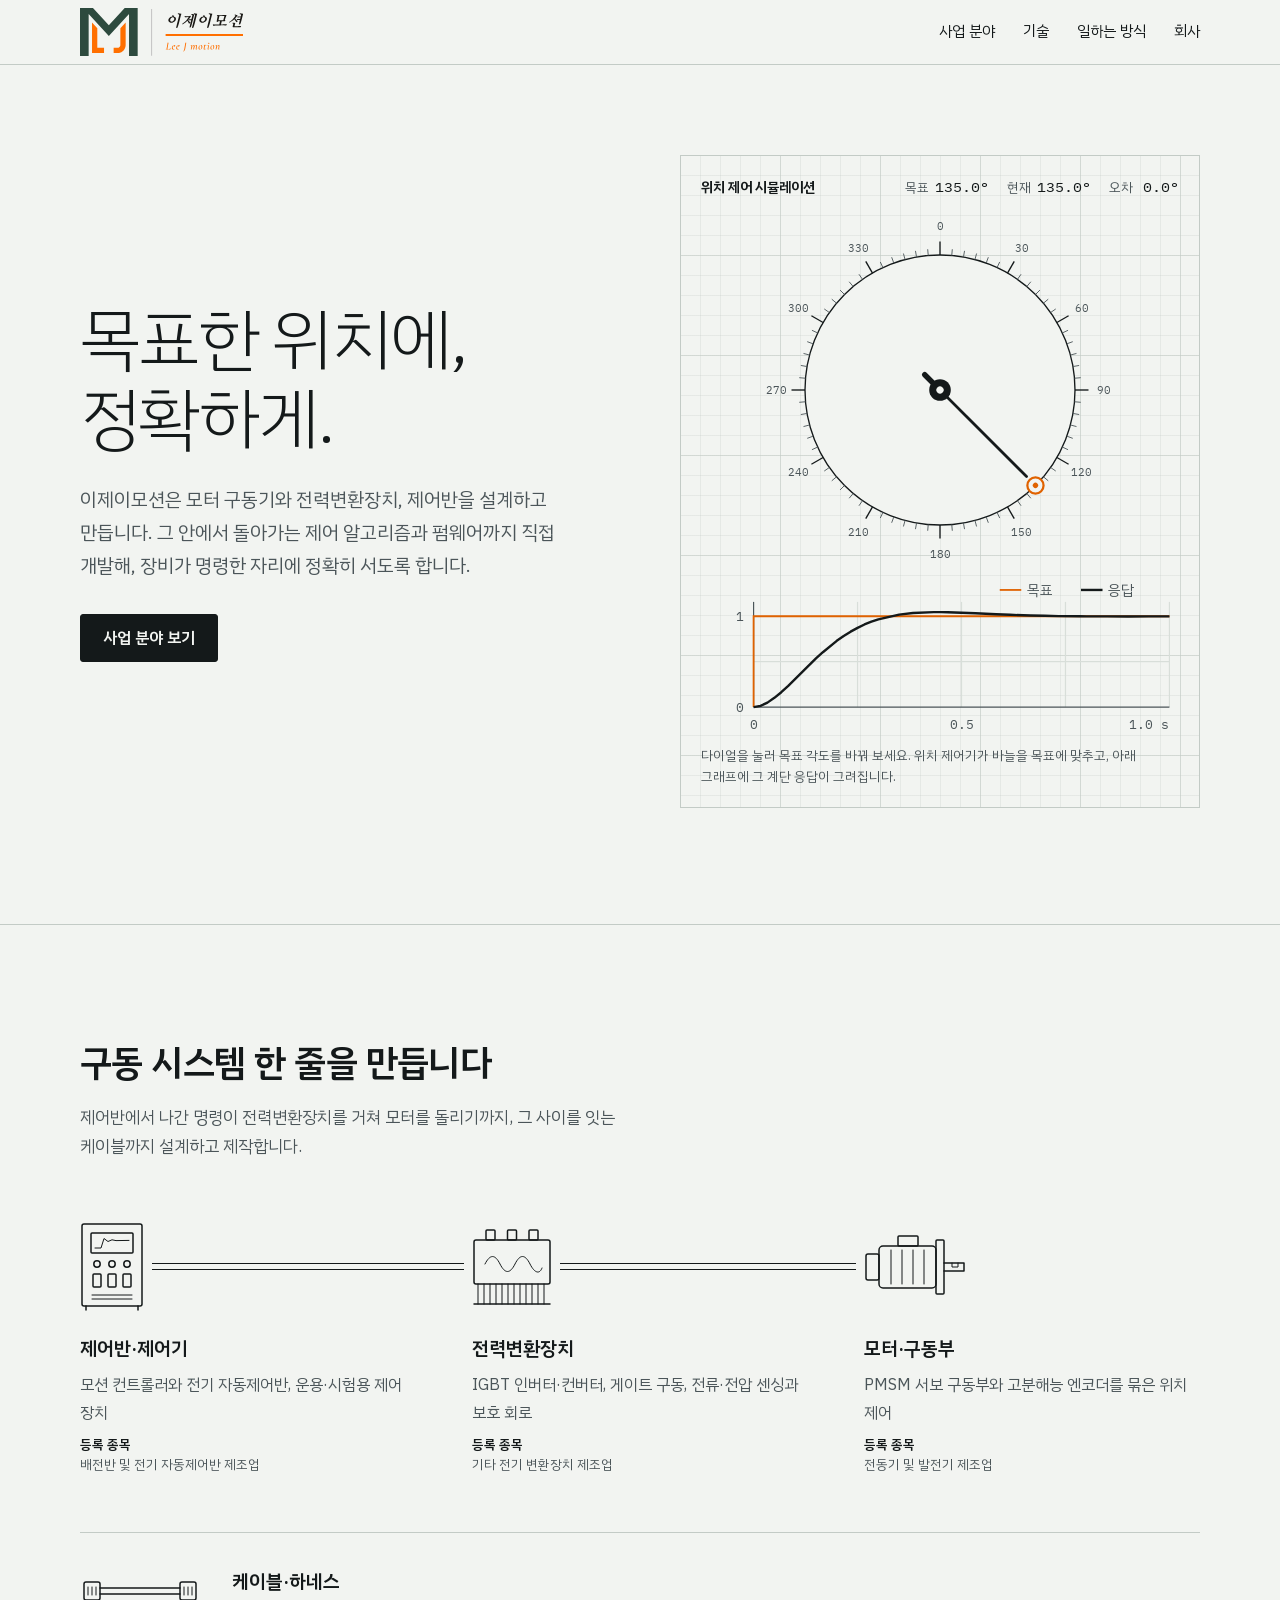
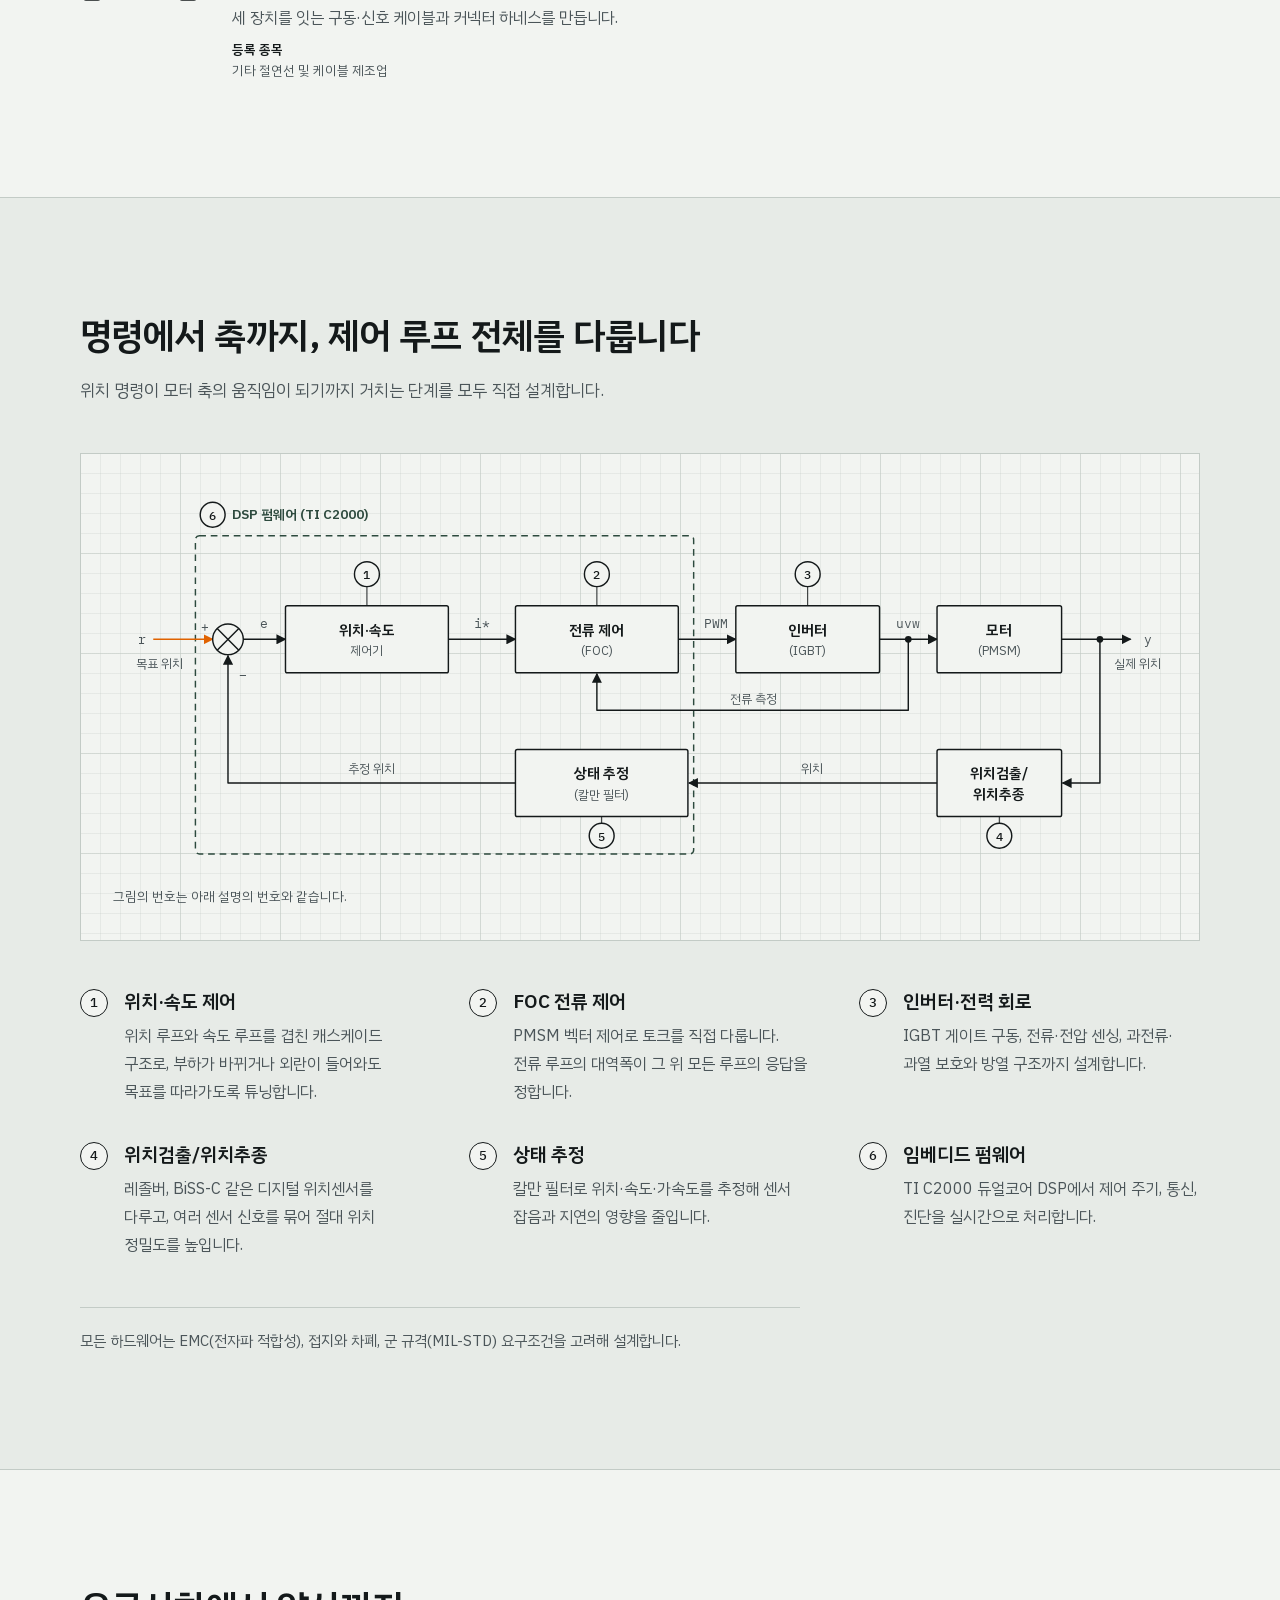
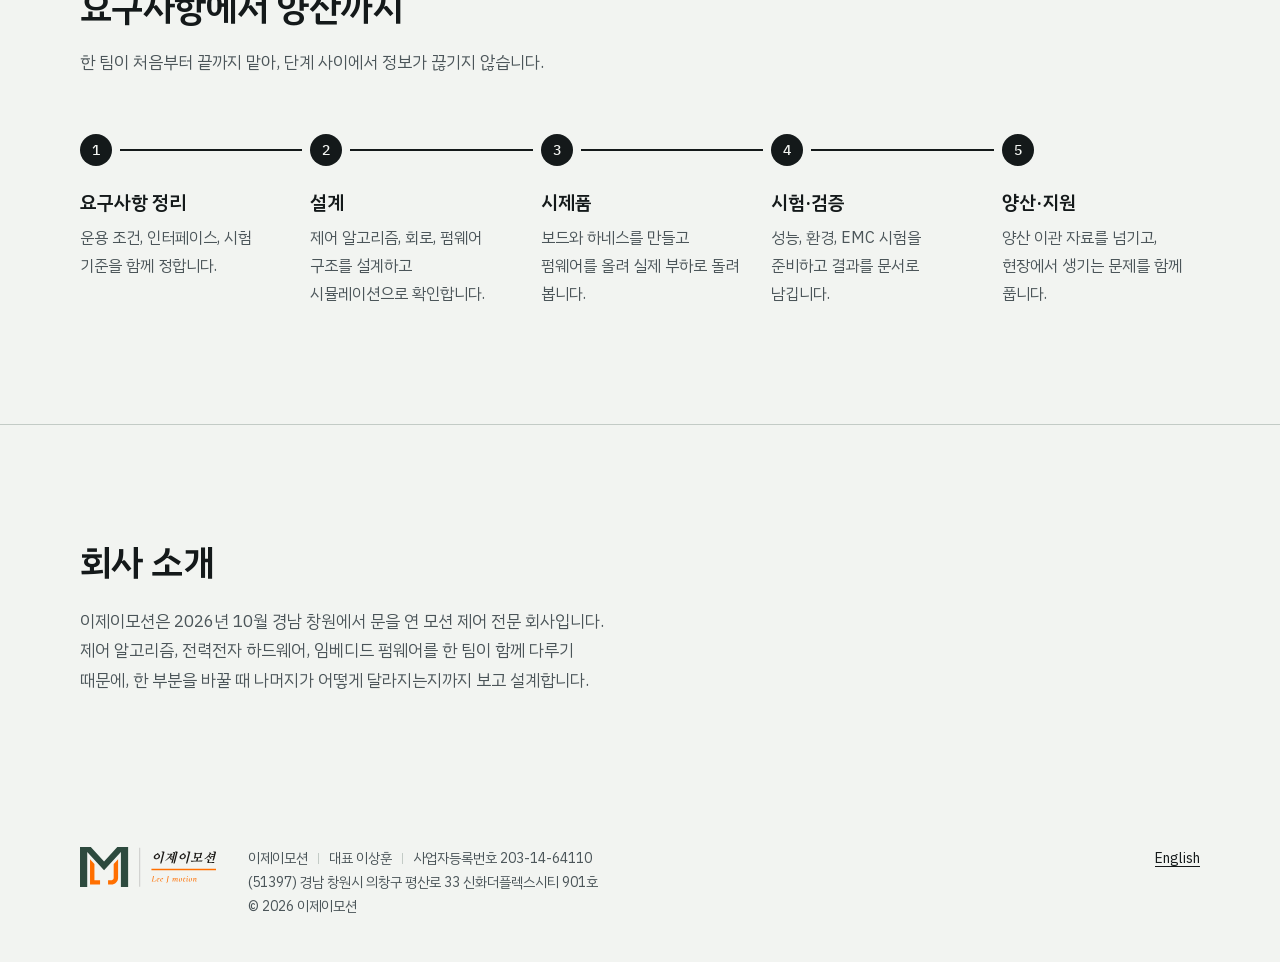
==== commit e3827c71: "Add Naver Search Advisor site verification tag" ====
--- a/index.html
+++ b/index.html
@@ -3,6 +3,7 @@
 <head>
 <meta charset="utf-8">
 <meta name="viewport" content="width=device-width, initial-scale=1">
+<meta name="naver-site-verification" content="6766118e3ba964c4d92bdcb64d8c64c6439897ac" />
 <title>이제이모션(Lee J motion) | 모터 구동기·전력변환장치·제어반</title>
 <meta name="description" content="이제이모션은 경남 창원의 모션 제어 전문 회사입니다. 모터 구동기, 전력변환장치, 제어반, 케이블 하네스를 설계·제작하고 제어 알고리즘과 임베디드 펌웨어를 직접 개발합니다.">
 <link rel="canonical" href="https://leejmotion.com/">
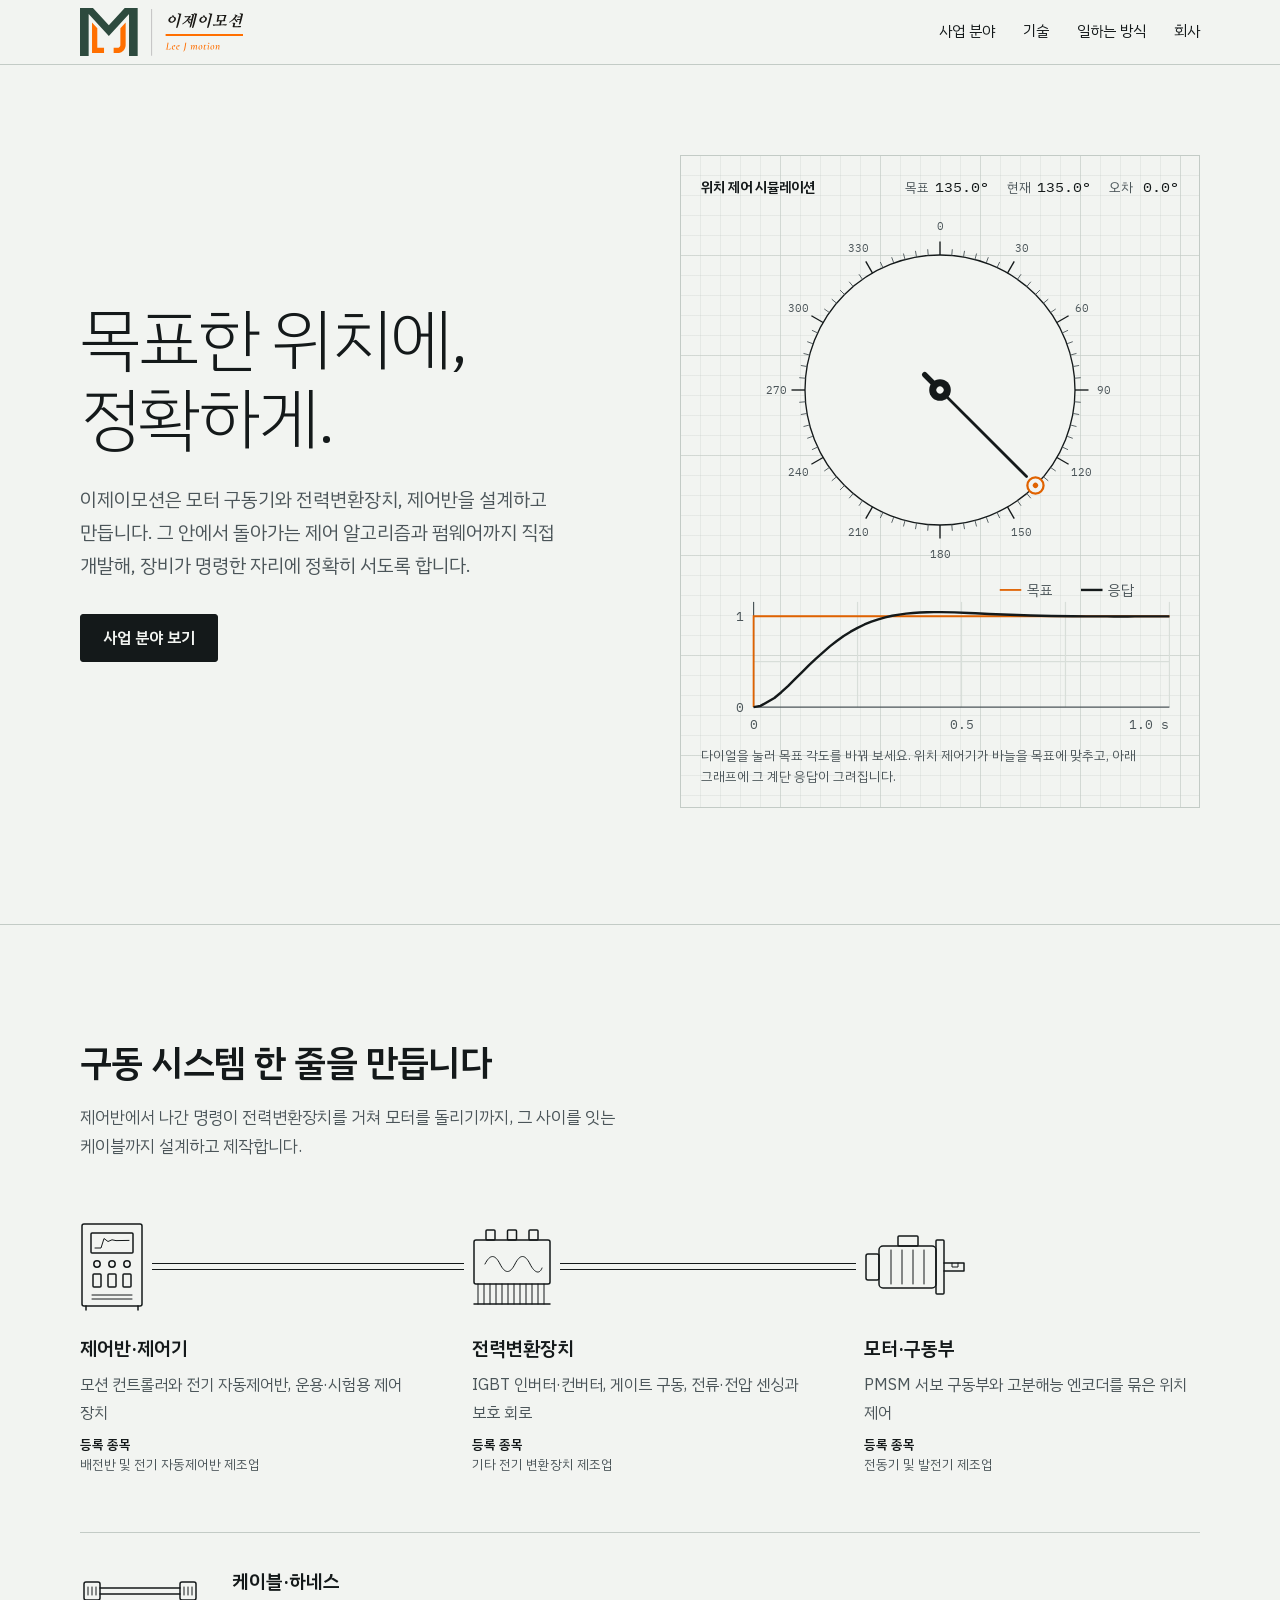
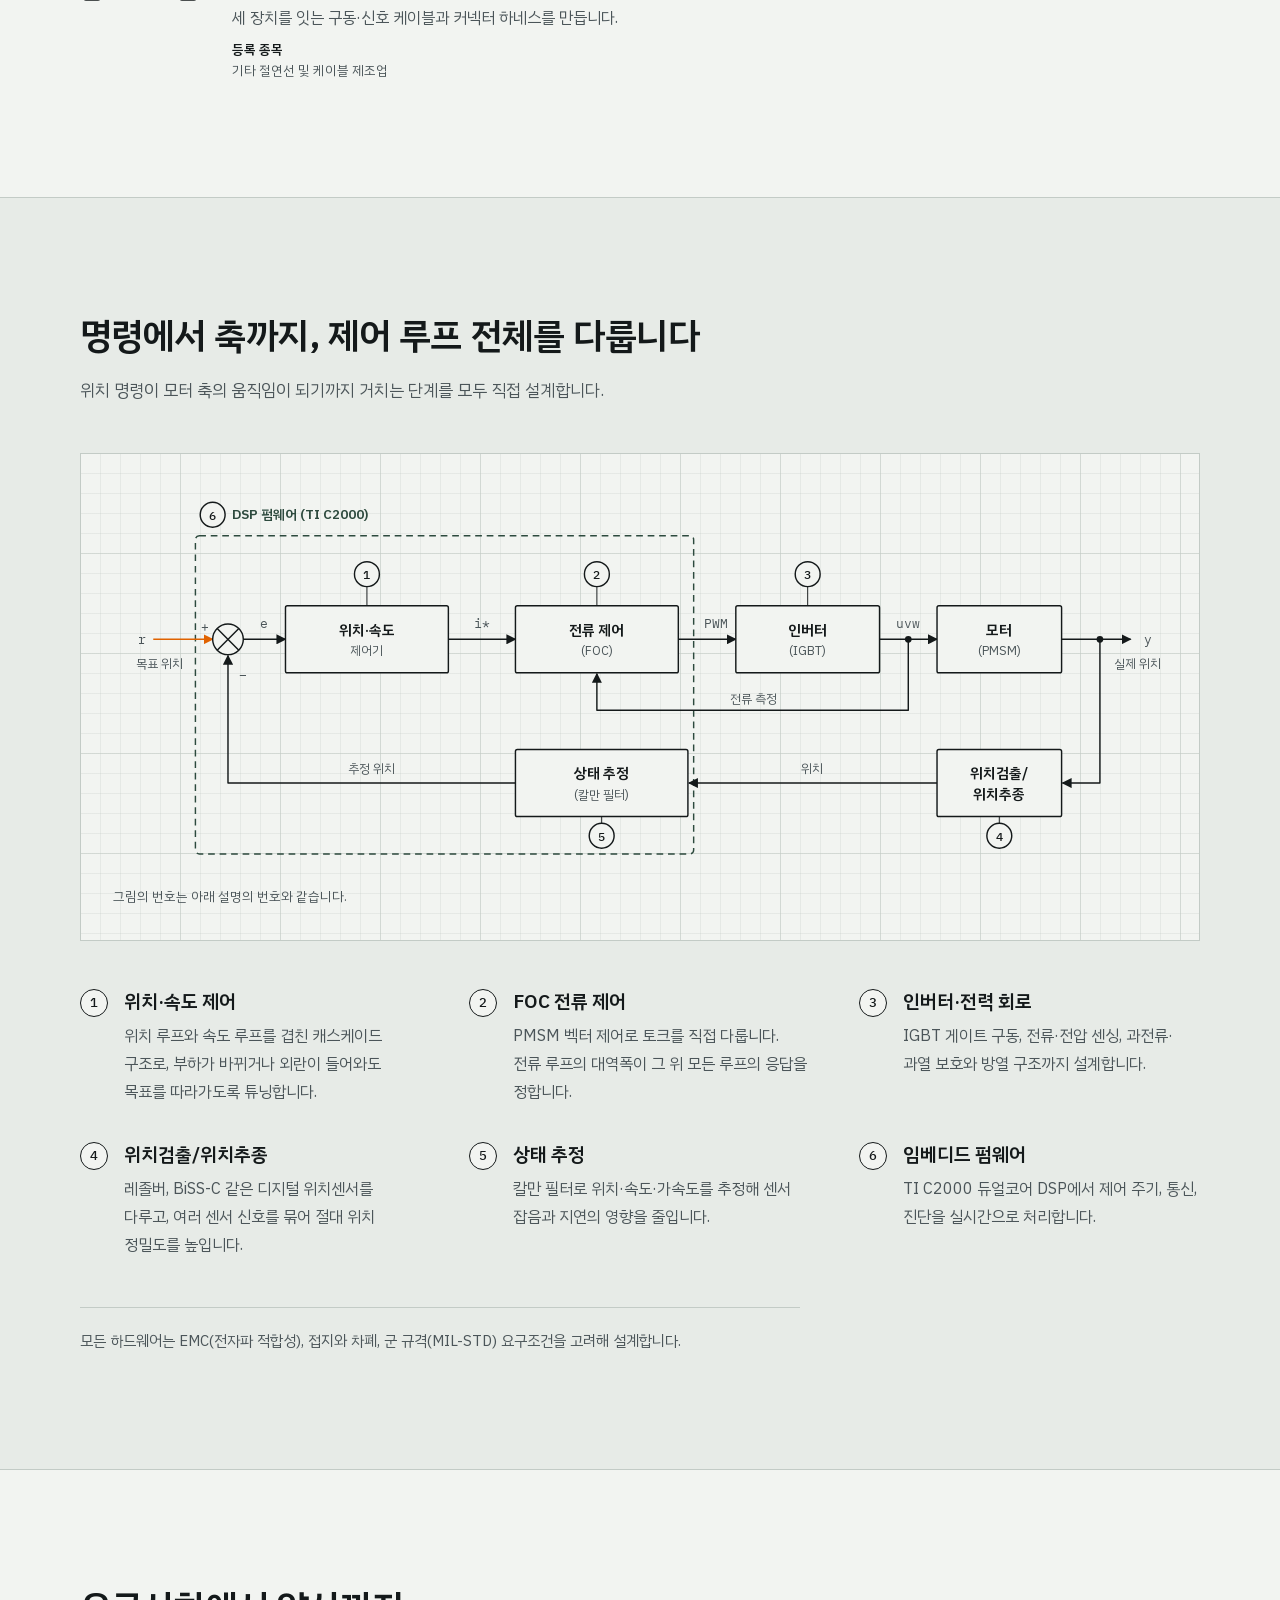
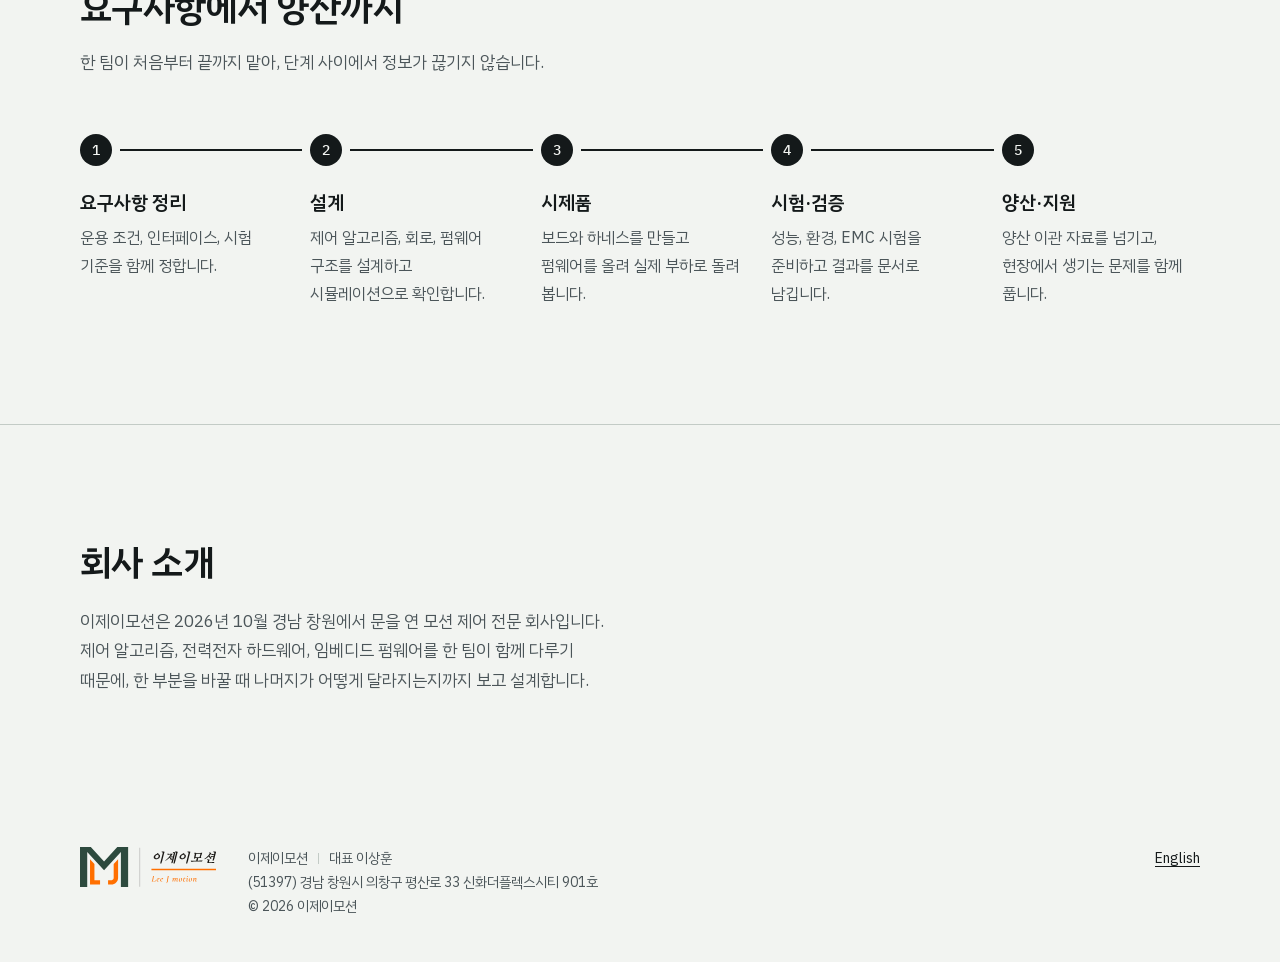
==== commit 3bb2f827: "Remove business registration number from footer and structured data" ====
--- a/index.html
+++ b/index.html
@@ -48,7 +48,6 @@
       "logo": "https://leejmotion.com/assets/img/logo-512.png",
       "email": "contact@leejmotion.com",
       "foundingDate": "2026-10-01",
-      "taxID": "203-14-64110",
       "founder": {
         "@type": "Person",
         "name": "이상훈",
@@ -460,7 +459,7 @@
   <div class="wrap footer-inner">
     <img class="footer-logo" src="assets/img/logo.svg" width="136" height="40" alt="이제이모션">
     <div class="footer-text">
-      <p class="biz"><span>이제이모션</span><span>대표 이상훈</span><span>사업자등록번호 203-14-64110</span></p>
+      <p class="biz"><span>이제이모션</span><span>대표 이상훈</span></p>
       <p>(51397) 경남 창원시 의창구 평산로 33 신화더플렉스시티 901호</p>
       <p>© 2026 이제이모션</p>
     </div>
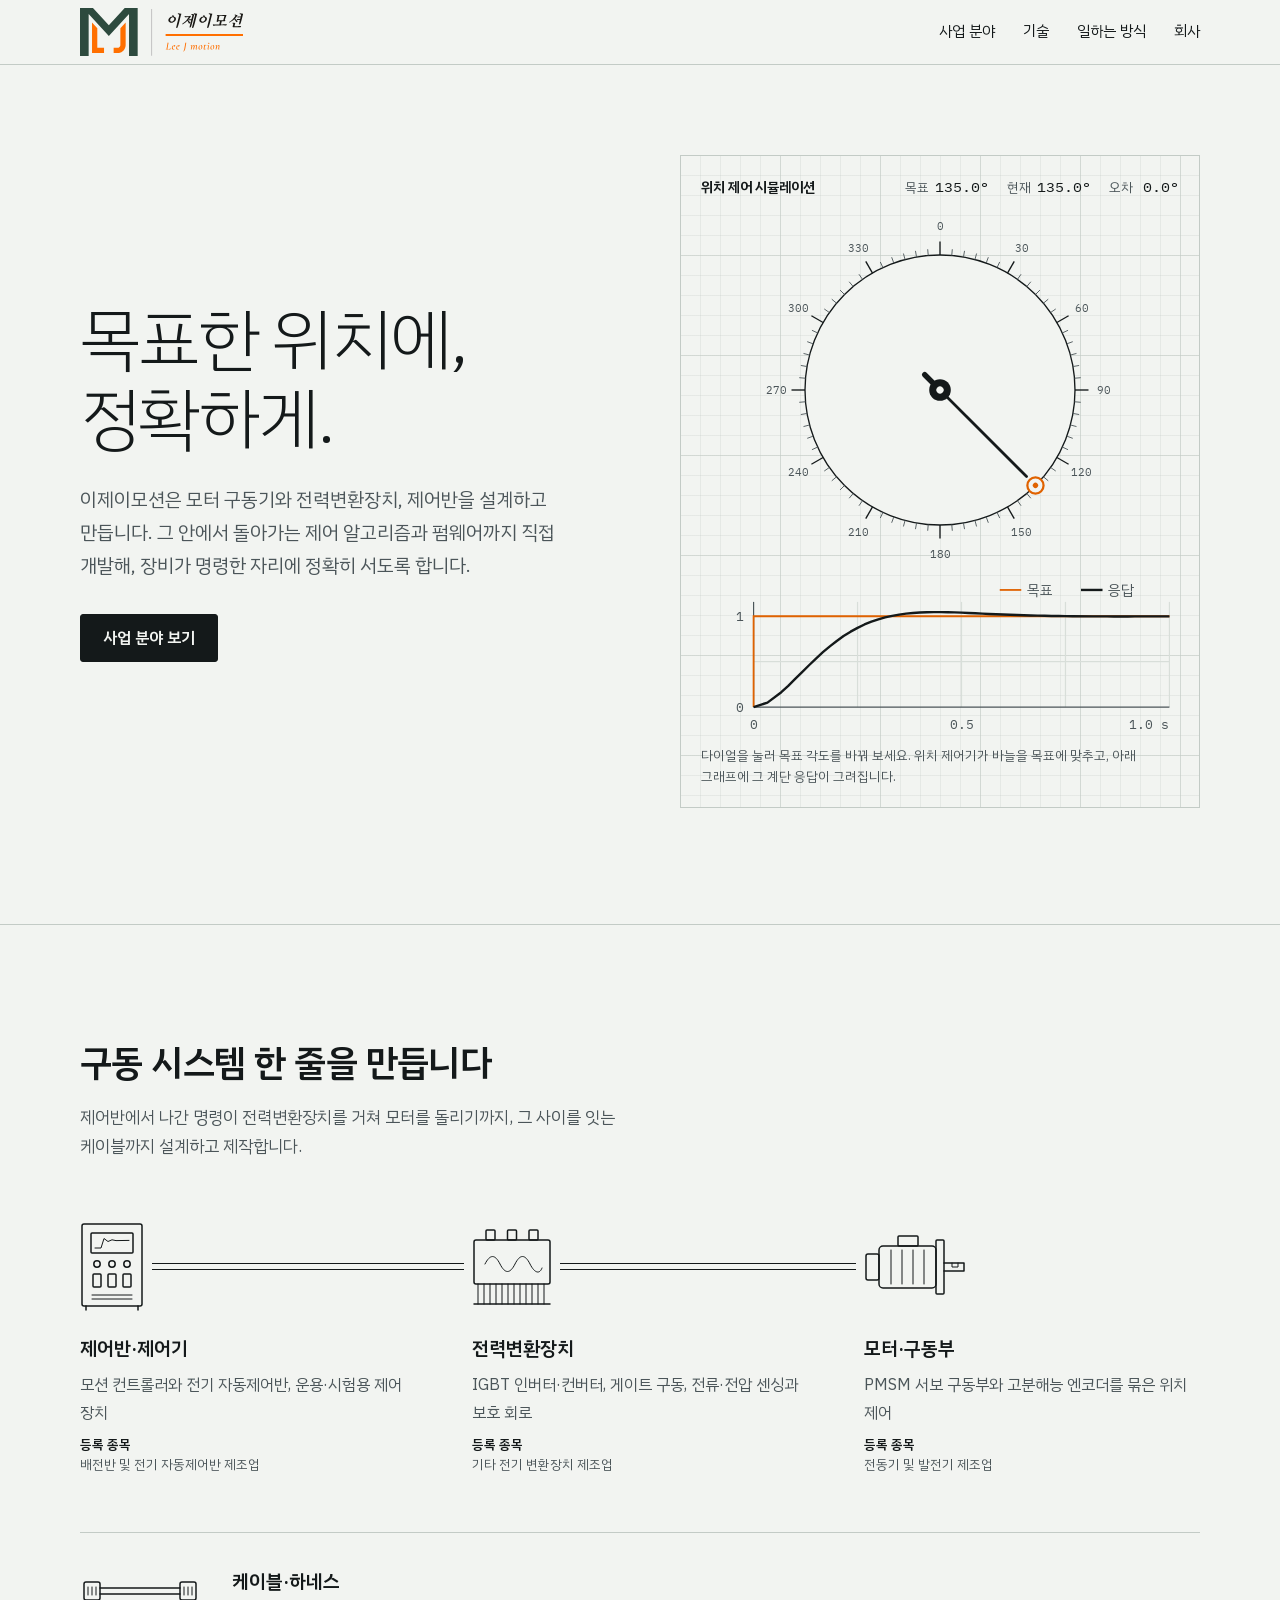
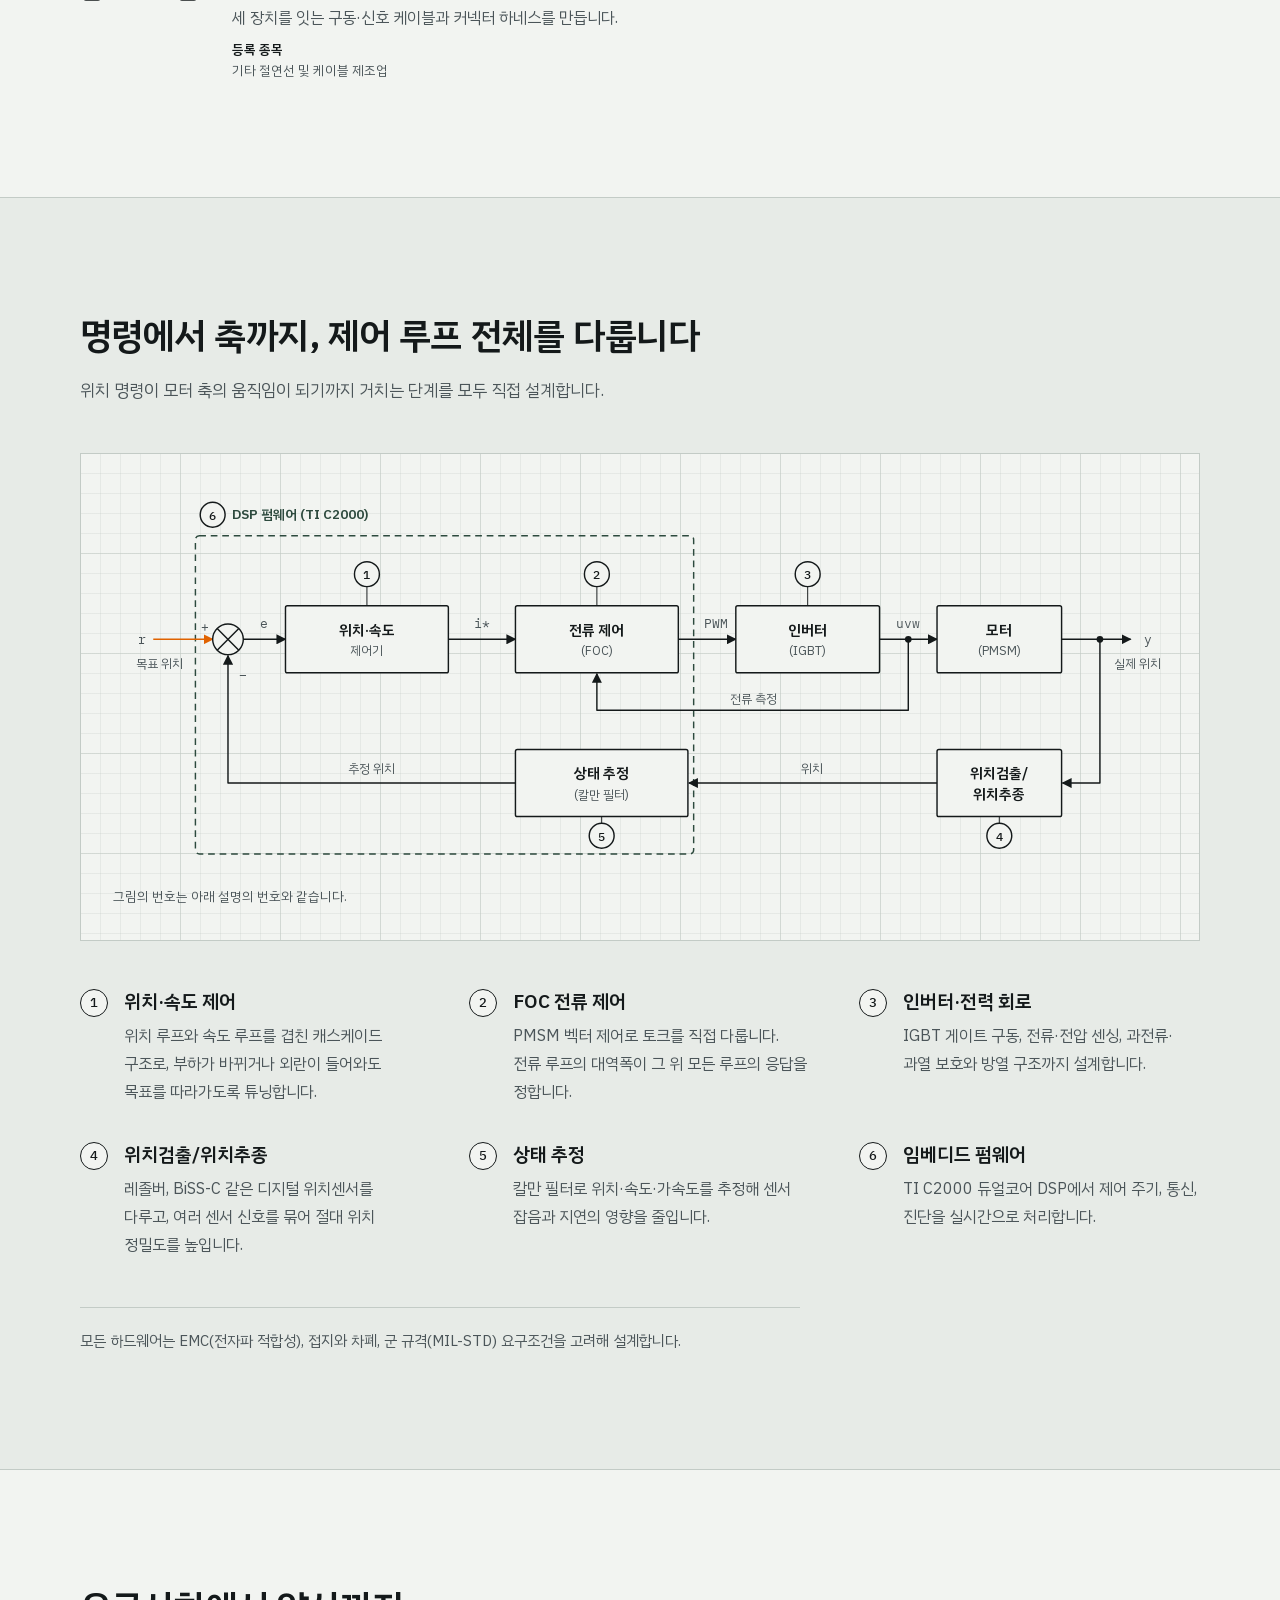
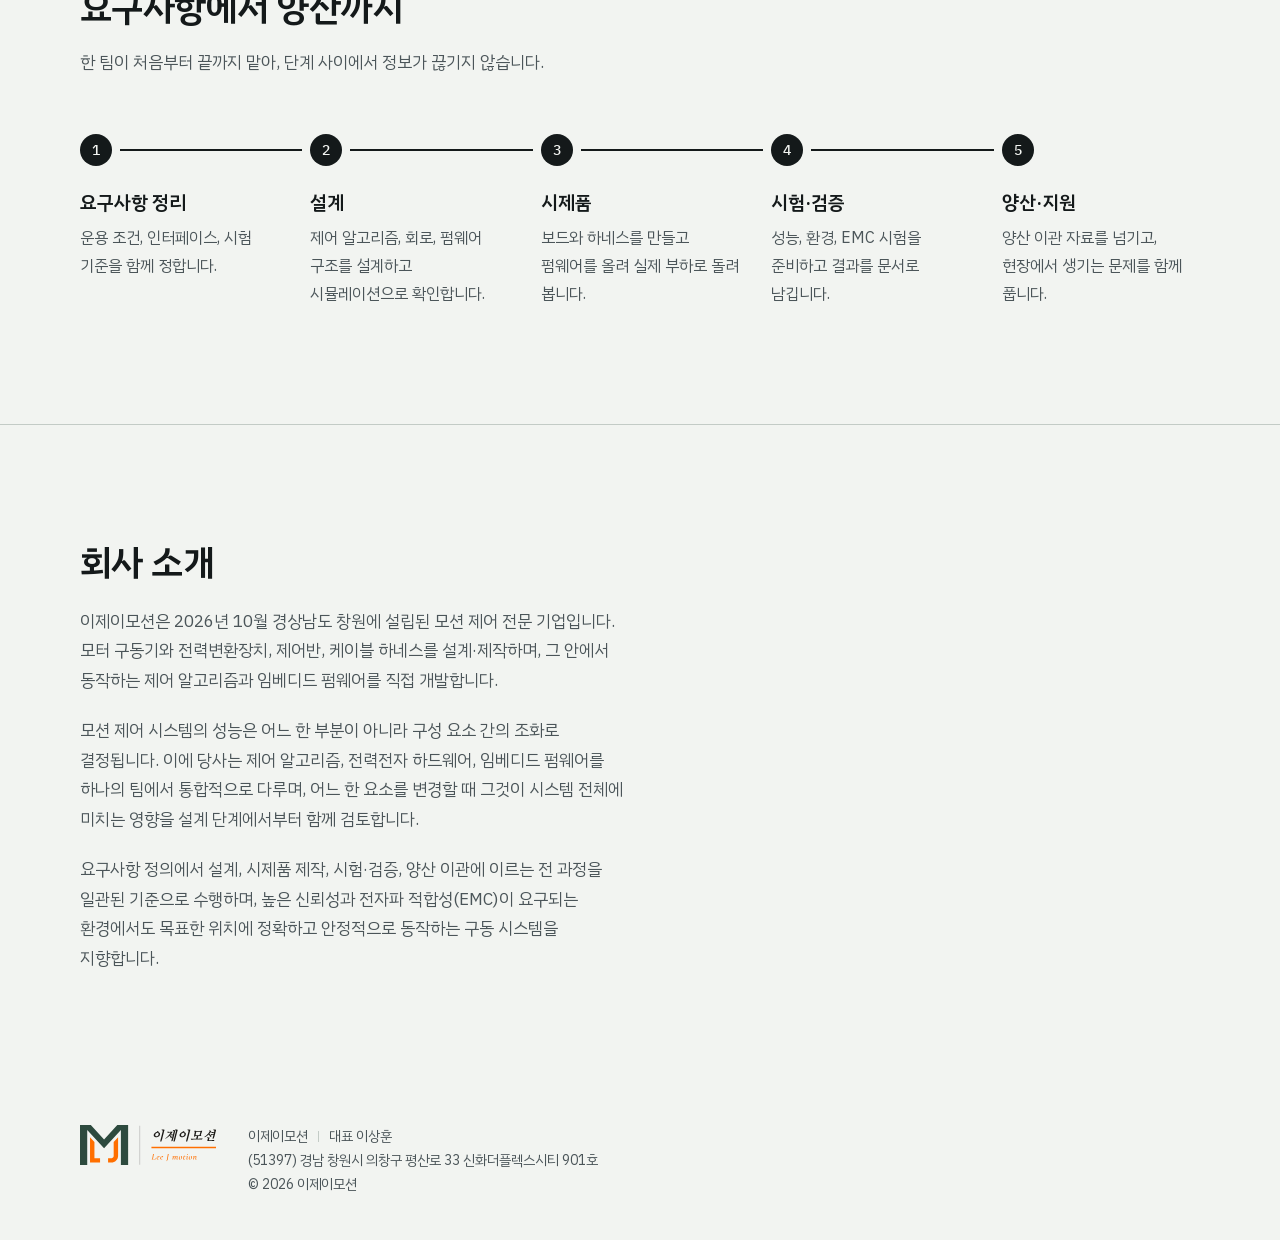
==== commit cd7bf6e2: "Expand company introduction to three paragraphs; drop footer English link - KO / EN company section:" ====
--- a/index.html
+++ b/index.html
@@ -448,7 +448,9 @@
     <div class="wrap">
       <div class="company-about">
         <h2 id="company-title">회사 소개</h2>
-        <p>이제이모션은 2026년 10월 경남 창원에서 문을 연 모션 제어 전문 회사입니다. 제어 알고리즘, 전력전자 하드웨어, 임베디드 펌웨어를 한 팀이 함께 다루기 때문에, 한 부분을 바꿀 때 나머지가 어떻게 달라지는지까지 보고 설계합니다.</p>
+        <p>이제이모션은 2026년 10월 경상남도 창원에 설립된 모션 제어 전문 기업입니다. 모터 구동기와 전력변환장치, 제어반, 케이블 하네스를 설계·제작하며, 그 안에서 동작하는 제어 알고리즘과 임베디드 펌웨어를 직접 개발합니다.</p>
+        <p>모션 제어 시스템의 성능은 어느 한 부분이 아니라 구성 요소 간의 조화로 결정됩니다. 이에 당사는 제어 알고리즘, 전력전자 하드웨어, 임베디드 펌웨어를 하나의 팀에서 통합적으로 다루며, 어느 한 요소를 변경할 때 그것이 시스템 전체에 미치는 영향을 설계 단계에서부터 함께 검토합니다.</p>
+        <p>요구사항 정의에서 설계, 시제품 제작, 시험·검증, 양산 이관에 이르는 전 과정을 일관된 기준으로 수행하며, 높은 신뢰성과 전자파 적합성(EMC)이 요구되는 환경에서도 목표한 위치에 정확하고 안정적으로 동작하는 구동 시스템을 지향합니다.</p>
       </div>
     </div>
   </section>
@@ -463,7 +465,6 @@
       <p>(51397) 경남 창원시 의창구 평산로 33 신화더플렉스시티 901호</p>
       <p>© 2026 이제이모션</p>
     </div>
-    <a class="footer-lang" href="en/" hreflang="en" lang="en">English</a>
   </div>
 </footer>
 
--- a/assets/css/fonts.css
+++ b/assets/css/fonts.css
@@ -1,9 +1,9 @@
 /* LJM Sans KR / LJM Mono : subsets of IBM Plex (SIL OFL 1.1), see fonts/OFL.txt */
-@font-face{font-family:"LJM Sans KR";font-style:normal;font-weight:300;font-display:swap;src:url("../fonts/ljm-sans-kr-300-site.woff2") format("woff2");unicode-range:U+20-7E, U+A2-A5, U+A9, U+AB-AC, U+AE, U+B0-B3, U+B6-B7, U+B9, U+BB-BE, U+D7, U+F7, U+2012-2016, U+2018-2019, U+201C-201D, U+2020-2023, U+2025-2026, U+2030, U+2032-2033, U+20A9, U+2122, U+2190-2193, U+2212, U+3001-3002, U+300C-300D, U+301C, U+AC00-AC01, U+AC04, U+AC11, U+AC19, U+AC1C, U+AC70, U+AC74, U+AC80, U+AC8C, U+ACA9, U+ACB0, U+ACB9, U+ACBD, U+ACC4, U+ACE0, U+ACFC, U+AD00, U+AD6C-AD6D, U+AD70, U+ADDC, U+ADF8, U+AE00, U+AE30, U+AE41, U+AE4C, U+AED8, U+AFC0, U+AFD4, U+B00C, U+B04A, U+B05D, U+B098, U+B0A8, U+B0B4, U+B108, U+B118, U+B123-B125, U+B144, U+B192, U+B20C, U+B274, U+B294, U+B298, U+B2A5, U+B2C8, U+B2DD, U+B2E4, U+B2E8, U+B2EC, U+B2F5, U+B300, U+B354, U+B3C4, U+B3CC, U+B3D5, U+B3D9, U+B418, U+B450, U+B4C0, U+B4DC, U+B4E0, U+B4E4, U+B4EC-B4ED, U+B4F1, U+B514, U+B530, U+B54C, U+B5BB, U+B6F0, U+B77C, U+B780, U+B798, U+B7EC, U+B808-B809, U+B824-B825, U+B839, U+B85C-B85D, U+B864, U+B8CC, U+B8E8, U+B8F9, U+B958, U+B97C, U+B984, U+B9AC, U+B9BC-B9BD, U+B9CC, U+B9DE, U+B9E1, U+BA38, U+BA54, U+BA85, U+BAA8-BAA9, U+BB36, U+BB38, U+BBAC, U+BC00, U+BC0F, U+BC14, U+BC18, U+BC1C, U+BC29, U+BC30, U+BC84, U+BC88, U+BCA0-BCA1, U+BCC0, U+BCF4, U+BCF8, U+BD05, U+BD80, U+BD84, U+BD99, U+BE14, U+BE44, U+C0AC, U+C0B0, U+C0C1, U+C0C9, U+C0DD, U+C11C, U+C120, U+C124, U+C131, U+C138, U+C13C, U+C158, U+C18C-C18D, U+C194, U+C218, U+C220, U+C2A4, U+C2B5, U+C2DC-C2DD, U+C2E0, U+C2E4, U+C2F1, U+C544, U+C548, U+C54A, U+C54C, U+C555, U+C57C, U+C591, U+C5B4, U+C5BB-C5BC, U+C5C5-C5C6, U+C5C8, U+C5D0, U+C5D4, U+C5EC-C5ED, U+C5F0, U+C5F4, U+C601, U+C624, U+C62C, U+C640, U+C678, U+C694, U+C6A9, U+C6B4, U+C6C0, U+C6D0, U+C6D4, U+C6E8, U+C704, U+C720, U+C73C, U+C740, U+C744, U+C74C, U+C751, U+C758, U+C774, U+C778, U+C77C, U+C784-C785, U+C787, U+C790-C791, U+C7A1, U+C7A5, U+C7AC, U+C800-C801, U+C804, U+C808, U+C811, U+C815, U+C81C, U+C870, U+C878, U+C885, U+C8FC, U+C900, U+C904, U+C998, U+C99D, U+C9C0-C9C1, U+C9C4, U+C9D1, U+CABD, U+CC28, U+CC3D-CC3E, U+CC98, U+CCB4, U+CCD0, U+CD94-CD95, U+CD9C, U+CE21, U+CE58, U+CE5C, U+CE7C, U+CE90, U+CEE4, U+CEE8, U+CF00, U+CF54, U+CF58, U+D06C, U+D0C0, U+D0DC, U+D130, U+D138, U+D15C, U+D1A0, U+D1B5, U+D29C, U+D2B8, U+D2F0, U+D300, U+D30C, U+D38C, U+D398, U+D3C9, U+D3D0, U+D3ED, U+D45C, U+D488-D489, U+D504, U+D50C, U+D544, U+D558, U+D55C, U+D560, U+D568-D569, U+D56D, U+D574, U+D5A5, U+D5D8, U+D604, U+D638, U+D648, U+D654-D655, U+D658, U+D68C, U+D6C8, U+D788}
-@font-face{font-family:"LJM Sans KR";font-style:normal;font-weight:300;font-display:swap;src:url("../fonts/ljm-sans-kr-300-rest.woff2") format("woff2");unicode-range:U+2C7, U+2D0, U+2D8-2DD, U+2002-2007, U+2009-200A, U+203B-203C, U+203E, U+2044, U+2047-2049, U+2070, U+2074-2079, U+207F-2089, U+20AC, U+2103, U+2109, U+2113, U+2116, U+2121, U+2126, U+212B, U+2153-2154, U+215B-215E, U+2160-2169, U+2170-2179, U+2194-2199, U+21A9-21AA, U+21B0-21B3, U+21B6-21B7, U+21BA-21BB, U+21C4, U+21C6, U+21D2, U+21D4, U+2200, U+2202-2203, U+2207-2208, U+220B, U+220F, U+2211, U+221A, U+221D-221E, U+2220, U+2225, U+2227-222C, U+222E, U+2234-2236, U+223C-223D, U+2252, U+2260-2261, U+2264-2267, U+226A-226B, U+2282-2283, U+2286-2287, U+2299, U+22A5, U+22EF, U+2312, U+2329-232A, U+2460-24F4, U+24FF-2503, U+250C-254B, U+2592, U+25A0-25A1, U+25A3-25A9, U+25B2-25B3, U+25B6-25B7, U+25BC-25BD, U+25C0-25C1, U+25C6-25C9, U+25CB, U+25CE-25D1, U+25E6, U+2605-2606, U+260E-260F, U+261C, U+261E, U+2640, U+2642, U+2660-2661, U+2663-2665, U+2667-266A, U+266C-266D, U+274C, U+2776-277F, U+2B0E-2B11, U+2E3A-2E3B, U+3000, U+3003, U+300A-300B, U+300E-3011, U+3013-301B, U+3131-318E, U+3200-321E, U+3251-327F, U+32B1-32BF, U+3380-3384, U+3388-33CA, U+33CF-33D0, U+33D3, U+33D6, U+33D8, U+33DB-33DD, U+AC02-AC03, U+AC05-AC10, U+AC12-AC18, U+AC1A-AC1B, U+AC1D-AC6F, U+AC71-AC73, U+AC75-AC7F, U+AC81-AC8B, U+AC8D-ACA8, U+ACAA-ACAF, U+ACB1-ACB8, U+ACBA-ACBC, U+ACBE-ACC3, U+ACC5-ACDF, U+ACE1-ACFB, U+ACFD-ACFF, U+AD01-AD6B, U+AD6E-AD6F, U+AD71-ADDB, U+ADDD-ADF7, U+ADF9-ADFF, U+AE01-AE2F, U+AE31-AE40, U+AE42-AE4B, U+AE4D-AED7, U+AED9-AFBF, U+AFC1-AFD3, U+AFD5-B00B, U+B00D-B049, U+B04B-B05C, U+B05E-B097, U+B099-B0A7, U+B0A9-B0B3, U+B0B5-B107, U+B109-B117, U+B119-B122, U+B126-B143, U+B145-B191, U+B193-B20B, U+B20D-B273, U+B275-B293, U+B295-B297, U+B299-B2A4, U+B2A6-B2C7, U+B2C9-B2DC, U+B2DE-B2E3, U+B2E5-B2E7, U+B2E9-B2EB, U+B2ED-B2F4, U+B2F6-B2FF, U+B301-B353, U+B355-B3C3, U+B3C5-B3CB, U+B3CD-B3D4, U+B3D6-B3D8, U+B3DA-B417, U+B419-B44F, U+B451-B4BF, U+B4C1-B4DB, U+B4DD-B4DF, U+B4E1-B4E3, U+B4E5-B4EB, U+B4EE-B4F0, U+B4F2-B513, U+B515-B52F, U+B531-B54B, U+B54D-B5BA, U+B5BC-B6EF, U+B6F1-B77B, U+B77D-B77F, U+B781-B797, U+B799-B7EB, U+B7ED-B807, U+B80A-B823, U+B826-B838, U+B83A-B85B, U+B85E-B863, U+B865-B8CB, U+B8CD-B8E7, U+B8E9-B8F8, U+B8FA-B957, U+B959-B97B, U+B97D-B983, U+B985-B9AB, U+B9AD-B9BB, U+B9BE-B9CB, U+B9CD-B9DD, U+B9DF-B9E0, U+B9E2-BA37, U+BA39-BA53, U+BA55-BA84, U+BA86-BAA7, U+BAAA-BB35, U+BB37, U+BB39-BBAB, U+BBAD-BBFF, U+BC01-BC0E, U+BC10-BC13, U+BC15-BC17, U+BC19-BC1B, U+BC1D-BC28, U+BC2A-BC2F, U+BC31-BC83, U+BC85-BC87, U+BC89-BC9F, U+BCA2-BCBF, U+BCC1-BCF3, U+BCF5-BCF7, U+BCF9-BD04, U+BD06-BD7F, U+BD81-BD83, U+BD85-BD98, U+BD9A-BE13, U+BE15-BE43, U+BE45-C0AB, U+C0AD-C0AF, U+C0B1-C0C0, U+C0C2-C0C8, U+C0CA-C0DC, U+C0DE-C11B, U+C11D-C11F, U+C121-C123, U+C125-C130, U+C132-C137, U+C139-C13B, U+C13D-C157, U+C159-C18B, U+C18E-C193, U+C195-C217, U+C219-C21F, U+C221-C2A3, U+C2A5-C2B4, U+C2B6-C2DB, U+C2DE-C2DF, U+C2E1-C2E3, U+C2E5-C2F0, U+C2F2-C543, U+C545-C547, U+C549, U+C54B, U+C54D-C554, U+C556-C57B, U+C57D-C590, U+C592-C5B3, U+C5B5-C5BA, U+C5BD-C5C4, U+C5C7, U+C5C9-C5CF, U+C5D1-C5D3, U+C5D5-C5EB, U+C5EE-C5EF, U+C5F1-C5F3, U+C5F5-C600, U+C602-C623, U+C625-C62B, U+C62D-C63F, U+C641-C677, U+C679-C693, U+C695-C6A8, U+C6AA-C6B3, U+C6B5-C6BF, U+C6C1-C6CF, U+C6D1-C6D3, U+C6D5-C6E7, U+C6E9-C703, U+C705-C71F, U+C721-C73B, U+C73D-C73F, U+C741-C743, U+C745-C74B, U+C74D-C750, U+C752-C757, U+C759-C773, U+C775-C777, U+C779-C77B, U+C77D-C783, U+C786, U+C788-C78F, U+C792-C7A0, U+C7A2-C7A4, U+C7A6-C7AB, U+C7AD-C7FF, U+C802-C803, U+C805-C807, U+C809-C810, U+C812-C814, U+C816-C81B, U+C81D-C86F, U+C871-C877, U+C879-C884, U+C886-C8FB, U+C8FD-C8FF, U+C901-C903, U+C905-C997, U+C999-C99C, U+C99E-C9BF, U+C9C2-C9C3, U+C9C5-C9D0, U+C9D2-CABC, U+CABE-CC27, U+CC29-CC3C, U+CC3F-CC97, U+CC99-CCB3, U+CCB5-CCCF, U+CCD1-CD93, U+CD96-CD9B, U+CD9D-CE20, U+CE22-CE57, U+CE59-CE5B, U+CE5D-CE7B, U+CE7D-CE8F, U+CE91-CEE3, U+CEE5-CEE7, U+CEE9-CEFF, U+CF01-CF53, U+CF55-CF57, U+CF59-D06B, U+D06D-D0BF, U+D0C1-D0DB, U+D0DD-D12F, U+D131-D137, U+D139-D15B, U+D15D-D19F, U+D1A1-D1B4, U+D1B6-D29B, U+D29D-D2B7, U+D2B9-D2EF, U+D2F1-D2FF, U+D301-D30B, U+D30D-D38B, U+D38D-D397, U+D399-D3C8, U+D3CA-D3CF, U+D3D1-D3EC, U+D3EE-D45B, U+D45D-D487, U+D48A-D503, U+D505-D50B, U+D50D-D543, U+D545-D557, U+D559-D55B, U+D55D-D55F, U+D561-D567, U+D56A-D56C, U+D56E-D573, U+D575-D5A4, U+D5A6-D5D7, U+D5D9-D603, U+D605-D637, U+D639-D647, U+D649-D653, U+D656-D657, U+D659-D68B, U+D68D-D6C7, U+D6C9-D787, U+D789-D7A3, U+FB01-FB02, U+FE10-FE19, U+FE30-FE33, U+FE35-FE44, U+FE47-FE48, U+FF01-FF5D, U+FFE0-FFE3, U+FFE5-FFE6, U+1F100, U+1F110-1F129}
-@font-face{font-family:"LJM Sans KR";font-style:normal;font-weight:400;font-display:swap;src:url("../fonts/ljm-sans-kr-400-site.woff2") format("woff2");unicode-range:U+20-7E, U+A2-A5, U+A9, U+AB-AC, U+AE, U+B0-B3, U+B6-B7, U+B9, U+BB-BE, U+D7, U+F7, U+2012-2016, U+2018-2019, U+201C-201D, U+2020-2023, U+2025-2026, U+2030, U+2032-2033, U+20A9, U+2122, U+2190-2193, U+2212, U+3001-3002, U+300C-300D, U+301C, U+AC00-AC01, U+AC04, U+AC11, U+AC19, U+AC1C, U+AC70, U+AC74, U+AC80, U+AC8C, U+ACA9, U+ACB0, U+ACB9, U+ACBD, U+ACC4, U+ACE0, U+ACFC, U+AD00, U+AD6C-AD6D, U+AD70, U+ADDC, U+ADF8, U+AE00, U+AE30, U+AE41, U+AE4C, U+AED8, U+AFC0, U+AFD4, U+B00C, U+B04A, U+B05D, U+B098, U+B0A8, U+B0B4, U+B108, U+B118, U+B123-B125, U+B144, U+B192, U+B20C, U+B274, U+B294, U+B298, U+B2A5, U+B2C8, U+B2DD, U+B2E4, U+B2E8, U+B2EC, U+B2F5, U+B300, U+B354, U+B3C4, U+B3CC, U+B3D5, U+B3D9, U+B418, U+B450, U+B4C0, U+B4DC, U+B4E0, U+B4E4, U+B4EC-B4ED, U+B4F1, U+B514, U+B530, U+B54C, U+B5BB, U+B6F0, U+B77C, U+B780, U+B798, U+B7EC, U+B808-B809, U+B824-B825, U+B839, U+B85C-B85D, U+B864, U+B8CC, U+B8E8, U+B8F9, U+B958, U+B97C, U+B984, U+B9AC, U+B9BC-B9BD, U+B9CC, U+B9DE, U+B9E1, U+BA38, U+BA54, U+BA85, U+BAA8-BAA9, U+BB36, U+BB38, U+BBAC, U+BC00, U+BC0F, U+BC14, U+BC18, U+BC1C, U+BC29, U+BC30, U+BC84, U+BC88, U+BCA0-BCA1, U+BCC0, U+BCF4, U+BCF8, U+BD05, U+BD80, U+BD84, U+BD99, U+BE14, U+BE44, U+C0AC, U+C0B0, U+C0C1, U+C0C9, U+C0DD, U+C11C, U+C120, U+C124, U+C131, U+C138, U+C13C, U+C158, U+C18C-C18D, U+C194, U+C218, U+C220, U+C2A4, U+C2B5, U+C2DC-C2DD, U+C2E0, U+C2E4, U+C2F1, U+C544, U+C548, U+C54A, U+C54C, U+C555, U+C57C, U+C591, U+C5B4, U+C5BB-C5BC, U+C5C5-C5C6, U+C5C8, U+C5D0, U+C5D4, U+C5EC-C5ED, U+C5F0, U+C5F4, U+C601, U+C624, U+C62C, U+C640, U+C678, U+C694, U+C6A9, U+C6B4, U+C6C0, U+C6D0, U+C6D4, U+C6E8, U+C704, U+C720, U+C73C, U+C740, U+C744, U+C74C, U+C751, U+C758, U+C774, U+C778, U+C77C, U+C784-C785, U+C787, U+C790-C791, U+C7A1, U+C7A5, U+C7AC, U+C800-C801, U+C804, U+C808, U+C811, U+C815, U+C81C, U+C870, U+C878, U+C885, U+C8FC, U+C900, U+C904, U+C998, U+C99D, U+C9C0-C9C1, U+C9C4, U+C9D1, U+CABD, U+CC28, U+CC3D-CC3E, U+CC98, U+CCB4, U+CCD0, U+CD94-CD95, U+CD9C, U+CE21, U+CE58, U+CE5C, U+CE7C, U+CE90, U+CEE4, U+CEE8, U+CF00, U+CF54, U+CF58, U+D06C, U+D0C0, U+D0DC, U+D130, U+D138, U+D15C, U+D1A0, U+D1B5, U+D29C, U+D2B8, U+D2F0, U+D300, U+D30C, U+D38C, U+D398, U+D3C9, U+D3D0, U+D3ED, U+D45C, U+D488-D489, U+D504, U+D50C, U+D544, U+D558, U+D55C, U+D560, U+D568-D569, U+D56D, U+D574, U+D5A5, U+D5D8, U+D604, U+D638, U+D648, U+D654-D655, U+D658, U+D68C, U+D6C8, U+D788}
-@font-face{font-family:"LJM Sans KR";font-style:normal;font-weight:400;font-display:swap;src:url("../fonts/ljm-sans-kr-400-rest.woff2") format("woff2");unicode-range:U+2C7, U+2D0, U+2D8-2DD, U+2002-2007, U+2009-200A, U+203B-203C, U+203E, U+2044, U+2047-2049, U+2070, U+2074-2079, U+207F-2089, U+20AC, U+2103, U+2109, U+2113, U+2116, U+2121, U+2126, U+212B, U+2153-2154, U+215B-215E, U+2160-2169, U+2170-2179, U+2194-2199, U+21A9-21AA, U+21B0-21B3, U+21B6-21B7, U+21BA-21BB, U+21C4, U+21C6, U+21D2, U+21D4, U+2200, U+2202-2203, U+2207-2208, U+220B, U+220F, U+2211, U+221A, U+221D-221E, U+2220, U+2225, U+2227-222C, U+222E, U+2234-2236, U+223C-223D, U+2252, U+2260-2261, U+2264-2267, U+226A-226B, U+2282-2283, U+2286-2287, U+2299, U+22A5, U+22EF, U+2312, U+2329-232A, U+2460-24F4, U+24FF-2503, U+250C-254B, U+2592, U+25A0-25A1, U+25A3-25A9, U+25B2-25B3, U+25B6-25B7, U+25BC-25BD, U+25C0-25C1, U+25C6-25C9, U+25CB, U+25CE-25D1, U+25E6, U+2605-2606, U+260E-260F, U+261C, U+261E, U+2640, U+2642, U+2660-2661, U+2663-2665, U+2667-266A, U+266C-266D, U+274C, U+2776-277F, U+2B0E-2B11, U+2E3A-2E3B, U+3000, U+3003, U+300A-300B, U+300E-3011, U+3013-301B, U+3131-318E, U+3200-321E, U+3251-327F, U+32B1-32BF, U+3380-3384, U+3388-33CA, U+33CF-33D0, U+33D3, U+33D6, U+33D8, U+33DB-33DD, U+AC02-AC03, U+AC05-AC10, U+AC12-AC18, U+AC1A-AC1B, U+AC1D-AC6F, U+AC71-AC73, U+AC75-AC7F, U+AC81-AC8B, U+AC8D-ACA8, U+ACAA-ACAF, U+ACB1-ACB8, U+ACBA-ACBC, U+ACBE-ACC3, U+ACC5-ACDF, U+ACE1-ACFB, U+ACFD-ACFF, U+AD01-AD6B, U+AD6E-AD6F, U+AD71-ADDB, U+ADDD-ADF7, U+ADF9-ADFF, U+AE01-AE2F, U+AE31-AE40, U+AE42-AE4B, U+AE4D-AED7, U+AED9-AFBF, U+AFC1-AFD3, U+AFD5-B00B, U+B00D-B049, U+B04B-B05C, U+B05E-B097, U+B099-B0A7, U+B0A9-B0B3, U+B0B5-B107, U+B109-B117, U+B119-B122, U+B126-B143, U+B145-B191, U+B193-B20B, U+B20D-B273, U+B275-B293, U+B295-B297, U+B299-B2A4, U+B2A6-B2C7, U+B2C9-B2DC, U+B2DE-B2E3, U+B2E5-B2E7, U+B2E9-B2EB, U+B2ED-B2F4, U+B2F6-B2FF, U+B301-B353, U+B355-B3C3, U+B3C5-B3CB, U+B3CD-B3D4, U+B3D6-B3D8, U+B3DA-B417, U+B419-B44F, U+B451-B4BF, U+B4C1-B4DB, U+B4DD-B4DF, U+B4E1-B4E3, U+B4E5-B4EB, U+B4EE-B4F0, U+B4F2-B513, U+B515-B52F, U+B531-B54B, U+B54D-B5BA, U+B5BC-B6EF, U+B6F1-B77B, U+B77D-B77F, U+B781-B797, U+B799-B7EB, U+B7ED-B807, U+B80A-B823, U+B826-B838, U+B83A-B85B, U+B85E-B863, U+B865-B8CB, U+B8CD-B8E7, U+B8E9-B8F8, U+B8FA-B957, U+B959-B97B, U+B97D-B983, U+B985-B9AB, U+B9AD-B9BB, U+B9BE-B9CB, U+B9CD-B9DD, U+B9DF-B9E0, U+B9E2-BA37, U+BA39-BA53, U+BA55-BA84, U+BA86-BAA7, U+BAAA-BB35, U+BB37, U+BB39-BBAB, U+BBAD-BBFF, U+BC01-BC0E, U+BC10-BC13, U+BC15-BC17, U+BC19-BC1B, U+BC1D-BC28, U+BC2A-BC2F, U+BC31-BC83, U+BC85-BC87, U+BC89-BC9F, U+BCA2-BCBF, U+BCC1-BCF3, U+BCF5-BCF7, U+BCF9-BD04, U+BD06-BD7F, U+BD81-BD83, U+BD85-BD98, U+BD9A-BE13, U+BE15-BE43, U+BE45-C0AB, U+C0AD-C0AF, U+C0B1-C0C0, U+C0C2-C0C8, U+C0CA-C0DC, U+C0DE-C11B, U+C11D-C11F, U+C121-C123, U+C125-C130, U+C132-C137, U+C139-C13B, U+C13D-C157, U+C159-C18B, U+C18E-C193, U+C195-C217, U+C219-C21F, U+C221-C2A3, U+C2A5-C2B4, U+C2B6-C2DB, U+C2DE-C2DF, U+C2E1-C2E3, U+C2E5-C2F0, U+C2F2-C543, U+C545-C547, U+C549, U+C54B, U+C54D-C554, U+C556-C57B, U+C57D-C590, U+C592-C5B3, U+C5B5-C5BA, U+C5BD-C5C4, U+C5C7, U+C5C9-C5CF, U+C5D1-C5D3, U+C5D5-C5EB, U+C5EE-C5EF, U+C5F1-C5F3, U+C5F5-C600, U+C602-C623, U+C625-C62B, U+C62D-C63F, U+C641-C677, U+C679-C693, U+C695-C6A8, U+C6AA-C6B3, U+C6B5-C6BF, U+C6C1-C6CF, U+C6D1-C6D3, U+C6D5-C6E7, U+C6E9-C703, U+C705-C71F, U+C721-C73B, U+C73D-C73F, U+C741-C743, U+C745-C74B, U+C74D-C750, U+C752-C757, U+C759-C773, U+C775-C777, U+C779-C77B, U+C77D-C783, U+C786, U+C788-C78F, U+C792-C7A0, U+C7A2-C7A4, U+C7A6-C7AB, U+C7AD-C7FF, U+C802-C803, U+C805-C807, U+C809-C810, U+C812-C814, U+C816-C81B, U+C81D-C86F, U+C871-C877, U+C879-C884, U+C886-C8FB, U+C8FD-C8FF, U+C901-C903, U+C905-C997, U+C999-C99C, U+C99E-C9BF, U+C9C2-C9C3, U+C9C5-C9D0, U+C9D2-CABC, U+CABE-CC27, U+CC29-CC3C, U+CC3F-CC97, U+CC99-CCB3, U+CCB5-CCCF, U+CCD1-CD93, U+CD96-CD9B, U+CD9D-CE20, U+CE22-CE57, U+CE59-CE5B, U+CE5D-CE7B, U+CE7D-CE8F, U+CE91-CEE3, U+CEE5-CEE7, U+CEE9-CEFF, U+CF01-CF53, U+CF55-CF57, U+CF59-D06B, U+D06D-D0BF, U+D0C1-D0DB, U+D0DD-D12F, U+D131-D137, U+D139-D15B, U+D15D-D19F, U+D1A1-D1B4, U+D1B6-D29B, U+D29D-D2B7, U+D2B9-D2EF, U+D2F1-D2FF, U+D301-D30B, U+D30D-D38B, U+D38D-D397, U+D399-D3C8, U+D3CA-D3CF, U+D3D1-D3EC, U+D3EE-D45B, U+D45D-D487, U+D48A-D503, U+D505-D50B, U+D50D-D543, U+D545-D557, U+D559-D55B, U+D55D-D55F, U+D561-D567, U+D56A-D56C, U+D56E-D573, U+D575-D5A4, U+D5A6-D5D7, U+D5D9-D603, U+D605-D637, U+D639-D647, U+D649-D653, U+D656-D657, U+D659-D68B, U+D68D-D6C7, U+D6C9-D787, U+D789-D7A3, U+FB01-FB02, U+FE10-FE19, U+FE30-FE33, U+FE35-FE44, U+FE47-FE48, U+FF01-FF5D, U+FFE0-FFE3, U+FFE5-FFE6, U+1F100, U+1F110-1F129}
-@font-face{font-family:"LJM Sans KR";font-style:normal;font-weight:600;font-display:swap;src:url("../fonts/ljm-sans-kr-600-site.woff2") format("woff2");unicode-range:U+20-7E, U+A2-A5, U+A9, U+AB-AC, U+AE, U+B0-B3, U+B6-B7, U+B9, U+BB-BE, U+D7, U+F7, U+2012-2016, U+2018-2019, U+201C-201D, U+2020-2023, U+2025-2026, U+2030, U+2032-2033, U+20A9, U+2122, U+2190-2193, U+2212, U+3001-3002, U+300C-300D, U+301C, U+AC00-AC01, U+AC04, U+AC11, U+AC19, U+AC1C, U+AC70, U+AC74, U+AC80, U+AC8C, U+ACA9, U+ACB0, U+ACB9, U+ACBD, U+ACC4, U+ACE0, U+ACFC, U+AD00, U+AD6C-AD6D, U+AD70, U+ADDC, U+ADF8, U+AE00, U+AE30, U+AE41, U+AE4C, U+AED8, U+AFC0, U+AFD4, U+B00C, U+B04A, U+B05D, U+B098, U+B0A8, U+B0B4, U+B108, U+B118, U+B123-B125, U+B144, U+B192, U+B20C, U+B274, U+B294, U+B298, U+B2A5, U+B2C8, U+B2DD, U+B2E4, U+B2E8, U+B2EC, U+B2F5, U+B300, U+B354, U+B3C4, U+B3CC, U+B3D5, U+B3D9, U+B418, U+B450, U+B4C0, U+B4DC, U+B4E0, U+B4E4, U+B4EC-B4ED, U+B4F1, U+B514, U+B530, U+B54C, U+B5BB, U+B6F0, U+B77C, U+B780, U+B798, U+B7EC, U+B808-B809, U+B824-B825, U+B839, U+B85C-B85D, U+B864, U+B8CC, U+B8E8, U+B8F9, U+B958, U+B97C, U+B984, U+B9AC, U+B9BC-B9BD, U+B9CC, U+B9DE, U+B9E1, U+BA38, U+BA54, U+BA85, U+BAA8-BAA9, U+BB36, U+BB38, U+BBAC, U+BC00, U+BC0F, U+BC14, U+BC18, U+BC1C, U+BC29, U+BC30, U+BC84, U+BC88, U+BCA0-BCA1, U+BCC0, U+BCF4, U+BCF8, U+BD05, U+BD80, U+BD84, U+BD99, U+BE14, U+BE44, U+C0AC, U+C0B0, U+C0C1, U+C0C9, U+C0DD, U+C11C, U+C120, U+C124, U+C131, U+C138, U+C13C, U+C158, U+C18C-C18D, U+C194, U+C218, U+C220, U+C2A4, U+C2B5, U+C2DC-C2DD, U+C2E0, U+C2E4, U+C2F1, U+C544, U+C548, U+C54A, U+C54C, U+C555, U+C57C, U+C591, U+C5B4, U+C5BB-C5BC, U+C5C5-C5C6, U+C5C8, U+C5D0, U+C5D4, U+C5EC-C5ED, U+C5F0, U+C5F4, U+C601, U+C624, U+C62C, U+C640, U+C678, U+C694, U+C6A9, U+C6B4, U+C6C0, U+C6D0, U+C6D4, U+C6E8, U+C704, U+C720, U+C73C, U+C740, U+C744, U+C74C, U+C751, U+C758, U+C774, U+C778, U+C77C, U+C784-C785, U+C787, U+C790-C791, U+C7A1, U+C7A5, U+C7AC, U+C800-C801, U+C804, U+C808, U+C811, U+C815, U+C81C, U+C870, U+C878, U+C885, U+C8FC, U+C900, U+C904, U+C998, U+C99D, U+C9C0-C9C1, U+C9C4, U+C9D1, U+CABD, U+CC28, U+CC3D-CC3E, U+CC98, U+CCB4, U+CCD0, U+CD94-CD95, U+CD9C, U+CE21, U+CE58, U+CE5C, U+CE7C, U+CE90, U+CEE4, U+CEE8, U+CF00, U+CF54, U+CF58, U+D06C, U+D0C0, U+D0DC, U+D130, U+D138, U+D15C, U+D1A0, U+D1B5, U+D29C, U+D2B8, U+D2F0, U+D300, U+D30C, U+D38C, U+D398, U+D3C9, U+D3D0, U+D3ED, U+D45C, U+D488-D489, U+D504, U+D50C, U+D544, U+D558, U+D55C, U+D560, U+D568-D569, U+D56D, U+D574, U+D5A5, U+D5D8, U+D604, U+D638, U+D648, U+D654-D655, U+D658, U+D68C, U+D6C8, U+D788}
-@font-face{font-family:"LJM Sans KR";font-style:normal;font-weight:600;font-display:swap;src:url("../fonts/ljm-sans-kr-600-rest.woff2") format("woff2");unicode-range:U+2C7, U+2D0, U+2D8-2DD, U+2002-2007, U+2009-200A, U+203B-203C, U+203E, U+2044, U+2047-2049, U+2070, U+2074-2079, U+207F-2089, U+20AC, U+2103, U+2109, U+2113, U+2116, U+2121, U+2126, U+212B, U+2153-2154, U+215B-215E, U+2160-2169, U+2170-2179, U+2194-2199, U+21A9-21AA, U+21B0-21B3, U+21B6-21B7, U+21BA-21BB, U+21C4, U+21C6, U+21D2, U+21D4, U+2200, U+2202-2203, U+2207-2208, U+220B, U+220F, U+2211, U+221A, U+221D-221E, U+2220, U+2225, U+2227-222C, U+222E, U+2234-2236, U+223C-223D, U+2252, U+2260-2261, U+2264-2267, U+226A-226B, U+2282-2283, U+2286-2287, U+2299, U+22A5, U+22EF, U+2312, U+2329-232A, U+2460-24F4, U+24FF-2503, U+250C-254B, U+2592, U+25A0-25A1, U+25A3-25A9, U+25B2-25B3, U+25B6-25B7, U+25BC-25BD, U+25C0-25C1, U+25C6-25C9, U+25CB, U+25CE-25D1, U+25E6, U+2605-2606, U+260E-260F, U+261C, U+261E, U+2640, U+2642, U+2660-2661, U+2663-2665, U+2667-266A, U+266C-266D, U+274C, U+2776-277F, U+2B0E-2B11, U+2E3A-2E3B, U+3000, U+3003, U+300A-300B, U+300E-3011, U+3013-301B, U+3131-318E, U+3200-321E, U+3251-327F, U+32B1-32BF, U+3380-3384, U+3388-33CA, U+33CF-33D0, U+33D3, U+33D6, U+33D8, U+33DB-33DD, U+AC02-AC03, U+AC05-AC10, U+AC12-AC18, U+AC1A-AC1B, U+AC1D-AC6F, U+AC71-AC73, U+AC75-AC7F, U+AC81-AC8B, U+AC8D-ACA8, U+ACAA-ACAF, U+ACB1-ACB8, U+ACBA-ACBC, U+ACBE-ACC3, U+ACC5-ACDF, U+ACE1-ACFB, U+ACFD-ACFF, U+AD01-AD6B, U+AD6E-AD6F, U+AD71-ADDB, U+ADDD-ADF7, U+ADF9-ADFF, U+AE01-AE2F, U+AE31-AE40, U+AE42-AE4B, U+AE4D-AED7, U+AED9-AFBF, U+AFC1-AFD3, U+AFD5-B00B, U+B00D-B049, U+B04B-B05C, U+B05E-B097, U+B099-B0A7, U+B0A9-B0B3, U+B0B5-B107, U+B109-B117, U+B119-B122, U+B126-B143, U+B145-B191, U+B193-B20B, U+B20D-B273, U+B275-B293, U+B295-B297, U+B299-B2A4, U+B2A6-B2C7, U+B2C9-B2DC, U+B2DE-B2E3, U+B2E5-B2E7, U+B2E9-B2EB, U+B2ED-B2F4, U+B2F6-B2FF, U+B301-B353, U+B355-B3C3, U+B3C5-B3CB, U+B3CD-B3D4, U+B3D6-B3D8, U+B3DA-B417, U+B419-B44F, U+B451-B4BF, U+B4C1-B4DB, U+B4DD-B4DF, U+B4E1-B4E3, U+B4E5-B4EB, U+B4EE-B4F0, U+B4F2-B513, U+B515-B52F, U+B531-B54B, U+B54D-B5BA, U+B5BC-B6EF, U+B6F1-B77B, U+B77D-B77F, U+B781-B797, U+B799-B7EB, U+B7ED-B807, U+B80A-B823, U+B826-B838, U+B83A-B85B, U+B85E-B863, U+B865-B8CB, U+B8CD-B8E7, U+B8E9-B8F8, U+B8FA-B957, U+B959-B97B, U+B97D-B983, U+B985-B9AB, U+B9AD-B9BB, U+B9BE-B9CB, U+B9CD-B9DD, U+B9DF-B9E0, U+B9E2-BA37, U+BA39-BA53, U+BA55-BA84, U+BA86-BAA7, U+BAAA-BB35, U+BB37, U+BB39-BBAB, U+BBAD-BBFF, U+BC01-BC0E, U+BC10-BC13, U+BC15-BC17, U+BC19-BC1B, U+BC1D-BC28, U+BC2A-BC2F, U+BC31-BC83, U+BC85-BC87, U+BC89-BC9F, U+BCA2-BCBF, U+BCC1-BCF3, U+BCF5-BCF7, U+BCF9-BD04, U+BD06-BD7F, U+BD81-BD83, U+BD85-BD98, U+BD9A-BE13, U+BE15-BE43, U+BE45-C0AB, U+C0AD-C0AF, U+C0B1-C0C0, U+C0C2-C0C8, U+C0CA-C0DC, U+C0DE-C11B, U+C11D-C11F, U+C121-C123, U+C125-C130, U+C132-C137, U+C139-C13B, U+C13D-C157, U+C159-C18B, U+C18E-C193, U+C195-C217, U+C219-C21F, U+C221-C2A3, U+C2A5-C2B4, U+C2B6-C2DB, U+C2DE-C2DF, U+C2E1-C2E3, U+C2E5-C2F0, U+C2F2-C543, U+C545-C547, U+C549, U+C54B, U+C54D-C554, U+C556-C57B, U+C57D-C590, U+C592-C5B3, U+C5B5-C5BA, U+C5BD-C5C4, U+C5C7, U+C5C9-C5CF, U+C5D1-C5D3, U+C5D5-C5EB, U+C5EE-C5EF, U+C5F1-C5F3, U+C5F5-C600, U+C602-C623, U+C625-C62B, U+C62D-C63F, U+C641-C677, U+C679-C693, U+C695-C6A8, U+C6AA-C6B3, U+C6B5-C6BF, U+C6C1-C6CF, U+C6D1-C6D3, U+C6D5-C6E7, U+C6E9-C703, U+C705-C71F, U+C721-C73B, U+C73D-C73F, U+C741-C743, U+C745-C74B, U+C74D-C750, U+C752-C757, U+C759-C773, U+C775-C777, U+C779-C77B, U+C77D-C783, U+C786, U+C788-C78F, U+C792-C7A0, U+C7A2-C7A4, U+C7A6-C7AB, U+C7AD-C7FF, U+C802-C803, U+C805-C807, U+C809-C810, U+C812-C814, U+C816-C81B, U+C81D-C86F, U+C871-C877, U+C879-C884, U+C886-C8FB, U+C8FD-C8FF, U+C901-C903, U+C905-C997, U+C999-C99C, U+C99E-C9BF, U+C9C2-C9C3, U+C9C5-C9D0, U+C9D2-CABC, U+CABE-CC27, U+CC29-CC3C, U+CC3F-CC97, U+CC99-CCB3, U+CCB5-CCCF, U+CCD1-CD93, U+CD96-CD9B, U+CD9D-CE20, U+CE22-CE57, U+CE59-CE5B, U+CE5D-CE7B, U+CE7D-CE8F, U+CE91-CEE3, U+CEE5-CEE7, U+CEE9-CEFF, U+CF01-CF53, U+CF55-CF57, U+CF59-D06B, U+D06D-D0BF, U+D0C1-D0DB, U+D0DD-D12F, U+D131-D137, U+D139-D15B, U+D15D-D19F, U+D1A1-D1B4, U+D1B6-D29B, U+D29D-D2B7, U+D2B9-D2EF, U+D2F1-D2FF, U+D301-D30B, U+D30D-D38B, U+D38D-D397, U+D399-D3C8, U+D3CA-D3CF, U+D3D1-D3EC, U+D3EE-D45B, U+D45D-D487, U+D48A-D503, U+D505-D50B, U+D50D-D543, U+D545-D557, U+D559-D55B, U+D55D-D55F, U+D561-D567, U+D56A-D56C, U+D56E-D573, U+D575-D5A4, U+D5A6-D5D7, U+D5D9-D603, U+D605-D637, U+D639-D647, U+D649-D653, U+D656-D657, U+D659-D68B, U+D68D-D6C7, U+D6C9-D787, U+D789-D7A3, U+FB01-FB02, U+FE10-FE19, U+FE30-FE33, U+FE35-FE44, U+FE47-FE48, U+FF01-FF5D, U+FFE0-FFE3, U+FFE5-FFE6, U+1F100, U+1F110-1F129}
+@font-face{font-family:"LJM Sans KR";font-style:normal;font-weight:300;font-display:swap;src:url("../fonts/ljm-sans-kr-300-site.woff2") format("woff2");unicode-range:U+20-7E, U+A2-A5, U+A9, U+AB-AC, U+AE, U+B0-B3, U+B6-B7, U+B9, U+BB-BE, U+D7, U+F7, U+2012-2016, U+2018-2019, U+201C-201D, U+2020-2023, U+2025-2026, U+2030, U+2032-2033, U+20A9, U+2122, U+2190-2193, U+2212, U+3001-3002, U+300C-300D, U+301C, U+AC00-AC01, U+AC04, U+AC11, U+AC19, U+AC1C, U+AC70, U+AC74, U+AC80, U+AC83, U+AC8C, U+ACA9, U+ACB0, U+ACB9, U+ACBD, U+ACC4, U+ACE0, U+ACFC, U+AD00, U+AD6C-AD6D, U+AD70, U+ADDC, U+ADF8, U+AE00, U+AE30, U+AE41, U+AE4C, U+AED8, U+AFD4, U+B00C, U+B04A, U+B05D, U+B098, U+B0A8, U+B0B4, U+B108, U+B118, U+B123-B125, U+B144, U+B192, U+B20C, U+B274, U+B290, U+B294, U+B298, U+B2A5, U+B2C8, U+B2DD, U+B2E4, U+B2E8, U+B2F5, U+B2F9, U+B300, U+B354, U+B3C4, U+B3CC, U+B3D5, U+B3D9, U+B418, U+B41C, U+B429, U+B450, U+B4C0, U+B4DC, U+B4E0, U+B4E4, U+B4EC-B4ED, U+B4F1, U+B514, U+B530, U+B54C, U+B6F0, U+B77C, U+B780, U+B798, U+B7EC, U+B808-B809, U+B824-B825, U+B839, U+B85C-B85D, U+B864, U+B8B0, U+B8CC, U+B8E8, U+B8F9, U+B958, U+B974, U+B97C, U+B984, U+B9AC, U+B9BC-B9BD, U+B9CC, U+B9DE, U+B9E1, U+BA54, U+BA70, U+BA85, U+BAA8-BAA9, U+BB36, U+BB38, U+BBAC, U+BBF8, U+BC00, U+BC0F, U+BC14, U+BC18, U+BC1C, U+BC29, U+BC30, U+BC84, U+BC88, U+BCA0-BCA1, U+BCC0, U+BCF4, U+BCF8, U+BD05, U+BD80, U+BD84, U+BD99, U+BE14, U+BE44, U+C0AC, U+C0B0, U+C0C1, U+C0C9, U+C0DD, U+C11C, U+C120, U+C124, U+C131, U+C138, U+C13C, U+C158, U+C18C-C18D, U+C194, U+C218, U+C220, U+C2A4, U+C2B5, U+C2DC-C2DD, U+C2E0, U+C2E4, U+C2F1, U+C544, U+C548, U+C54A, U+C54C, U+C555, U+C57C, U+C591, U+C5B4, U+C5BB-C5BC, U+C5C5-C5C6, U+C5C8, U+C5D0, U+C5D4, U+C5EC-C5ED, U+C5F0, U+C5F4, U+C601, U+C624, U+C62C, U+C640, U+C678, U+C694, U+C6A9, U+C6B4, U+C6C0, U+C6D0, U+C6D4, U+C6E8, U+C704, U+C720, U+C73C, U+C740, U+C744, U+C74C, U+C751, U+C758, U+C774, U+C778, U+C77C, U+C784-C785, U+C787, U+C790-C791, U+C7A1, U+C7A5, U+C7AC, U+C800-C801, U+C804, U+C808, U+C811, U+C815, U+C81C, U+C870, U+C878, U+C885, U+C8FC, U+C900, U+C904, U+C998, U+C99D, U+C9C0-C9C1, U+C9C4, U+C9D1, U+CABD, U+CC28, U+CC3D-CC3E, U+CC98, U+CCB4, U+CCD0, U+CD94-CD95, U+CD9C, U+CE21, U+CE58, U+CE5C, U+CE7C, U+CE90, U+CEE4, U+CEE8, U+CF00, U+CF54, U+CF58, U+D06C, U+D0C0, U+D0DC, U+D130, U+D138, U+D15C, U+D1A0, U+D1B5, U+D29C, U+D2B8, U+D2F0, U+D300, U+D30C, U+D38C, U+D398, U+D3C9, U+D3D0, U+D3ED, U+D45C, U+D488-D489, U+D504, U+D50C, U+D544, U+D558, U+D55C, U+D560, U+D568-D569, U+D56D, U+D574, U+D589, U+D5A5, U+D5D8, U+D604, U+D638, U+D648, U+D654-D655, U+D658, U+D68C, U+D6C8, U+D788}
+@font-face{font-family:"LJM Sans KR";font-style:normal;font-weight:300;font-display:swap;src:url("../fonts/ljm-sans-kr-300-rest.woff2") format("woff2");unicode-range:U+2C7, U+2D0, U+2D8-2DD, U+2002-2007, U+2009-200A, U+203B-203C, U+203E, U+2044, U+2047-2049, U+2070, U+2074-2079, U+207F-2089, U+20AC, U+2103, U+2109, U+2113, U+2116, U+2121, U+2126, U+212B, U+2153-2154, U+215B-215E, U+2160-2169, U+2170-2179, U+2194-2199, U+21A9-21AA, U+21B0-21B3, U+21B6-21B7, U+21BA-21BB, U+21C4, U+21C6, U+21D2, U+21D4, U+2200, U+2202-2203, U+2207-2208, U+220B, U+220F, U+2211, U+221A, U+221D-221E, U+2220, U+2225, U+2227-222C, U+222E, U+2234-2236, U+223C-223D, U+2252, U+2260-2261, U+2264-2267, U+226A-226B, U+2282-2283, U+2286-2287, U+2299, U+22A5, U+22EF, U+2312, U+2329-232A, U+2460-24F4, U+24FF-2503, U+250C-254B, U+2592, U+25A0-25A1, U+25A3-25A9, U+25B2-25B3, U+25B6-25B7, U+25BC-25BD, U+25C0-25C1, U+25C6-25C9, U+25CB, U+25CE-25D1, U+25E6, U+2605-2606, U+260E-260F, U+261C, U+261E, U+2640, U+2642, U+2660-2661, U+2663-2665, U+2667-266A, U+266C-266D, U+274C, U+2776-277F, U+2B0E-2B11, U+2E3A-2E3B, U+3000, U+3003, U+300A-300B, U+300E-3011, U+3013-301B, U+3131-318E, U+3200-321E, U+3251-327F, U+32B1-32BF, U+3380-3384, U+3388-33CA, U+33CF-33D0, U+33D3, U+33D6, U+33D8, U+33DB-33DD, U+AC02-AC03, U+AC05-AC10, U+AC12-AC18, U+AC1A-AC1B, U+AC1D-AC6F, U+AC71-AC73, U+AC75-AC7F, U+AC81-AC82, U+AC84-AC8B, U+AC8D-ACA8, U+ACAA-ACAF, U+ACB1-ACB8, U+ACBA-ACBC, U+ACBE-ACC3, U+ACC5-ACDF, U+ACE1-ACFB, U+ACFD-ACFF, U+AD01-AD6B, U+AD6E-AD6F, U+AD71-ADDB, U+ADDD-ADF7, U+ADF9-ADFF, U+AE01-AE2F, U+AE31-AE40, U+AE42-AE4B, U+AE4D-AED7, U+AED9-AFD3, U+AFD5-B00B, U+B00D-B049, U+B04B-B05C, U+B05E-B097, U+B099-B0A7, U+B0A9-B0B3, U+B0B5-B107, U+B109-B117, U+B119-B122, U+B126-B143, U+B145-B191, U+B193-B20B, U+B20D-B273, U+B275-B28F, U+B291-B293, U+B295-B297, U+B299-B2A4, U+B2A6-B2C7, U+B2C9-B2DC, U+B2DE-B2E3, U+B2E5-B2E7, U+B2E9-B2F4, U+B2F6-B2F8, U+B2FA-B2FF, U+B301-B353, U+B355-B3C3, U+B3C5-B3CB, U+B3CD-B3D4, U+B3D6-B3D8, U+B3DA-B417, U+B419-B41B, U+B41D-B428, U+B42A-B44F, U+B451-B4BF, U+B4C1-B4DB, U+B4DD-B4DF, U+B4E1-B4E3, U+B4E5-B4EB, U+B4EE-B4F0, U+B4F2-B513, U+B515-B52F, U+B531-B54B, U+B54D-B6EF, U+B6F1-B77B, U+B77D-B77F, U+B781-B797, U+B799-B7EB, U+B7ED-B807, U+B80A-B823, U+B826-B838, U+B83A-B85B, U+B85E-B863, U+B865-B8AF, U+B8B1-B8CB, U+B8CD-B8E7, U+B8E9-B8F8, U+B8FA-B957, U+B959-B973, U+B975-B97B, U+B97D-B983, U+B985-B9AB, U+B9AD-B9BB, U+B9BE-B9CB, U+B9CD-B9DD, U+B9DF-B9E0, U+B9E2-BA53, U+BA55-BA6F, U+BA71-BA84, U+BA86-BAA7, U+BAAA-BB35, U+BB37, U+BB39-BBAB, U+BBAD-BBF7, U+BBF9-BBFF, U+BC01-BC0E, U+BC10-BC13, U+BC15-BC17, U+BC19-BC1B, U+BC1D-BC28, U+BC2A-BC2F, U+BC31-BC83, U+BC85-BC87, U+BC89-BC9F, U+BCA2-BCBF, U+BCC1-BCF3, U+BCF5-BCF7, U+BCF9-BD04, U+BD06-BD7F, U+BD81-BD83, U+BD85-BD98, U+BD9A-BE13, U+BE15-BE43, U+BE45-C0AB, U+C0AD-C0AF, U+C0B1-C0C0, U+C0C2-C0C8, U+C0CA-C0DC, U+C0DE-C11B, U+C11D-C11F, U+C121-C123, U+C125-C130, U+C132-C137, U+C139-C13B, U+C13D-C157, U+C159-C18B, U+C18E-C193, U+C195-C217, U+C219-C21F, U+C221-C2A3, U+C2A5-C2B4, U+C2B6-C2DB, U+C2DE-C2DF, U+C2E1-C2E3, U+C2E5-C2F0, U+C2F2-C543, U+C545-C547, U+C549, U+C54B, U+C54D-C554, U+C556-C57B, U+C57D-C590, U+C592-C5B3, U+C5B5-C5BA, U+C5BD-C5C4, U+C5C7, U+C5C9-C5CF, U+C5D1-C5D3, U+C5D5-C5EB, U+C5EE-C5EF, U+C5F1-C5F3, U+C5F5-C600, U+C602-C623, U+C625-C62B, U+C62D-C63F, U+C641-C677, U+C679-C693, U+C695-C6A8, U+C6AA-C6B3, U+C6B5-C6BF, U+C6C1-C6CF, U+C6D1-C6D3, U+C6D5-C6E7, U+C6E9-C703, U+C705-C71F, U+C721-C73B, U+C73D-C73F, U+C741-C743, U+C745-C74B, U+C74D-C750, U+C752-C757, U+C759-C773, U+C775-C777, U+C779-C77B, U+C77D-C783, U+C786, U+C788-C78F, U+C792-C7A0, U+C7A2-C7A4, U+C7A6-C7AB, U+C7AD-C7FF, U+C802-C803, U+C805-C807, U+C809-C810, U+C812-C814, U+C816-C81B, U+C81D-C86F, U+C871-C877, U+C879-C884, U+C886-C8FB, U+C8FD-C8FF, U+C901-C903, U+C905-C997, U+C999-C99C, U+C99E-C9BF, U+C9C2-C9C3, U+C9C5-C9D0, U+C9D2-CABC, U+CABE-CC27, U+CC29-CC3C, U+CC3F-CC97, U+CC99-CCB3, U+CCB5-CCCF, U+CCD1-CD93, U+CD96-CD9B, U+CD9D-CE20, U+CE22-CE57, U+CE59-CE5B, U+CE5D-CE7B, U+CE7D-CE8F, U+CE91-CEE3, U+CEE5-CEE7, U+CEE9-CEFF, U+CF01-CF53, U+CF55-CF57, U+CF59-D06B, U+D06D-D0BF, U+D0C1-D0DB, U+D0DD-D12F, U+D131-D137, U+D139-D15B, U+D15D-D19F, U+D1A1-D1B4, U+D1B6-D29B, U+D29D-D2B7, U+D2B9-D2EF, U+D2F1-D2FF, U+D301-D30B, U+D30D-D38B, U+D38D-D397, U+D399-D3C8, U+D3CA-D3CF, U+D3D1-D3EC, U+D3EE-D45B, U+D45D-D487, U+D48A-D503, U+D505-D50B, U+D50D-D543, U+D545-D557, U+D559-D55B, U+D55D-D55F, U+D561-D567, U+D56A-D56C, U+D56E-D573, U+D575-D588, U+D58A-D5A4, U+D5A6-D5D7, U+D5D9-D603, U+D605-D637, U+D639-D647, U+D649-D653, U+D656-D657, U+D659-D68B, U+D68D-D6C7, U+D6C9-D787, U+D789-D7A3, U+FB01-FB02, U+FE10-FE19, U+FE30-FE33, U+FE35-FE44, U+FE47-FE48, U+FF01-FF5D, U+FFE0-FFE3, U+FFE5-FFE6, U+1F100, U+1F110-1F129}
+@font-face{font-family:"LJM Sans KR";font-style:normal;font-weight:400;font-display:swap;src:url("../fonts/ljm-sans-kr-400-site.woff2") format("woff2");unicode-range:U+20-7E, U+A2-A5, U+A9, U+AB-AC, U+AE, U+B0-B3, U+B6-B7, U+B9, U+BB-BE, U+D7, U+F7, U+2012-2016, U+2018-2019, U+201C-201D, U+2020-2023, U+2025-2026, U+2030, U+2032-2033, U+20A9, U+2122, U+2190-2193, U+2212, U+3001-3002, U+300C-300D, U+301C, U+AC00-AC01, U+AC04, U+AC11, U+AC19, U+AC1C, U+AC70, U+AC74, U+AC80, U+AC83, U+AC8C, U+ACA9, U+ACB0, U+ACB9, U+ACBD, U+ACC4, U+ACE0, U+ACFC, U+AD00, U+AD6C-AD6D, U+AD70, U+ADDC, U+ADF8, U+AE00, U+AE30, U+AE41, U+AE4C, U+AED8, U+AFD4, U+B00C, U+B04A, U+B05D, U+B098, U+B0A8, U+B0B4, U+B108, U+B118, U+B123-B125, U+B144, U+B192, U+B20C, U+B274, U+B290, U+B294, U+B298, U+B2A5, U+B2C8, U+B2DD, U+B2E4, U+B2E8, U+B2F5, U+B2F9, U+B300, U+B354, U+B3C4, U+B3CC, U+B3D5, U+B3D9, U+B418, U+B41C, U+B429, U+B450, U+B4C0, U+B4DC, U+B4E0, U+B4E4, U+B4EC-B4ED, U+B4F1, U+B514, U+B530, U+B54C, U+B6F0, U+B77C, U+B780, U+B798, U+B7EC, U+B808-B809, U+B824-B825, U+B839, U+B85C-B85D, U+B864, U+B8B0, U+B8CC, U+B8E8, U+B8F9, U+B958, U+B974, U+B97C, U+B984, U+B9AC, U+B9BC-B9BD, U+B9CC, U+B9DE, U+B9E1, U+BA54, U+BA70, U+BA85, U+BAA8-BAA9, U+BB36, U+BB38, U+BBAC, U+BBF8, U+BC00, U+BC0F, U+BC14, U+BC18, U+BC1C, U+BC29, U+BC30, U+BC84, U+BC88, U+BCA0-BCA1, U+BCC0, U+BCF4, U+BCF8, U+BD05, U+BD80, U+BD84, U+BD99, U+BE14, U+BE44, U+C0AC, U+C0B0, U+C0C1, U+C0C9, U+C0DD, U+C11C, U+C120, U+C124, U+C131, U+C138, U+C13C, U+C158, U+C18C-C18D, U+C194, U+C218, U+C220, U+C2A4, U+C2B5, U+C2DC-C2DD, U+C2E0, U+C2E4, U+C2F1, U+C544, U+C548, U+C54A, U+C54C, U+C555, U+C57C, U+C591, U+C5B4, U+C5BB-C5BC, U+C5C5-C5C6, U+C5C8, U+C5D0, U+C5D4, U+C5EC-C5ED, U+C5F0, U+C5F4, U+C601, U+C624, U+C62C, U+C640, U+C678, U+C694, U+C6A9, U+C6B4, U+C6C0, U+C6D0, U+C6D4, U+C6E8, U+C704, U+C720, U+C73C, U+C740, U+C744, U+C74C, U+C751, U+C758, U+C774, U+C778, U+C77C, U+C784-C785, U+C787, U+C790-C791, U+C7A1, U+C7A5, U+C7AC, U+C800-C801, U+C804, U+C808, U+C811, U+C815, U+C81C, U+C870, U+C878, U+C885, U+C8FC, U+C900, U+C904, U+C998, U+C99D, U+C9C0-C9C1, U+C9C4, U+C9D1, U+CABD, U+CC28, U+CC3D-CC3E, U+CC98, U+CCB4, U+CCD0, U+CD94-CD95, U+CD9C, U+CE21, U+CE58, U+CE5C, U+CE7C, U+CE90, U+CEE4, U+CEE8, U+CF00, U+CF54, U+CF58, U+D06C, U+D0C0, U+D0DC, U+D130, U+D138, U+D15C, U+D1A0, U+D1B5, U+D29C, U+D2B8, U+D2F0, U+D300, U+D30C, U+D38C, U+D398, U+D3C9, U+D3D0, U+D3ED, U+D45C, U+D488-D489, U+D504, U+D50C, U+D544, U+D558, U+D55C, U+D560, U+D568-D569, U+D56D, U+D574, U+D589, U+D5A5, U+D5D8, U+D604, U+D638, U+D648, U+D654-D655, U+D658, U+D68C, U+D6C8, U+D788}
+@font-face{font-family:"LJM Sans KR";font-style:normal;font-weight:400;font-display:swap;src:url("../fonts/ljm-sans-kr-400-rest.woff2") format("woff2");unicode-range:U+2C7, U+2D0, U+2D8-2DD, U+2002-2007, U+2009-200A, U+203B-203C, U+203E, U+2044, U+2047-2049, U+2070, U+2074-2079, U+207F-2089, U+20AC, U+2103, U+2109, U+2113, U+2116, U+2121, U+2126, U+212B, U+2153-2154, U+215B-215E, U+2160-2169, U+2170-2179, U+2194-2199, U+21A9-21AA, U+21B0-21B3, U+21B6-21B7, U+21BA-21BB, U+21C4, U+21C6, U+21D2, U+21D4, U+2200, U+2202-2203, U+2207-2208, U+220B, U+220F, U+2211, U+221A, U+221D-221E, U+2220, U+2225, U+2227-222C, U+222E, U+2234-2236, U+223C-223D, U+2252, U+2260-2261, U+2264-2267, U+226A-226B, U+2282-2283, U+2286-2287, U+2299, U+22A5, U+22EF, U+2312, U+2329-232A, U+2460-24F4, U+24FF-2503, U+250C-254B, U+2592, U+25A0-25A1, U+25A3-25A9, U+25B2-25B3, U+25B6-25B7, U+25BC-25BD, U+25C0-25C1, U+25C6-25C9, U+25CB, U+25CE-25D1, U+25E6, U+2605-2606, U+260E-260F, U+261C, U+261E, U+2640, U+2642, U+2660-2661, U+2663-2665, U+2667-266A, U+266C-266D, U+274C, U+2776-277F, U+2B0E-2B11, U+2E3A-2E3B, U+3000, U+3003, U+300A-300B, U+300E-3011, U+3013-301B, U+3131-318E, U+3200-321E, U+3251-327F, U+32B1-32BF, U+3380-3384, U+3388-33CA, U+33CF-33D0, U+33D3, U+33D6, U+33D8, U+33DB-33DD, U+AC02-AC03, U+AC05-AC10, U+AC12-AC18, U+AC1A-AC1B, U+AC1D-AC6F, U+AC71-AC73, U+AC75-AC7F, U+AC81-AC82, U+AC84-AC8B, U+AC8D-ACA8, U+ACAA-ACAF, U+ACB1-ACB8, U+ACBA-ACBC, U+ACBE-ACC3, U+ACC5-ACDF, U+ACE1-ACFB, U+ACFD-ACFF, U+AD01-AD6B, U+AD6E-AD6F, U+AD71-ADDB, U+ADDD-ADF7, U+ADF9-ADFF, U+AE01-AE2F, U+AE31-AE40, U+AE42-AE4B, U+AE4D-AED7, U+AED9-AFD3, U+AFD5-B00B, U+B00D-B049, U+B04B-B05C, U+B05E-B097, U+B099-B0A7, U+B0A9-B0B3, U+B0B5-B107, U+B109-B117, U+B119-B122, U+B126-B143, U+B145-B191, U+B193-B20B, U+B20D-B273, U+B275-B28F, U+B291-B293, U+B295-B297, U+B299-B2A4, U+B2A6-B2C7, U+B2C9-B2DC, U+B2DE-B2E3, U+B2E5-B2E7, U+B2E9-B2F4, U+B2F6-B2F8, U+B2FA-B2FF, U+B301-B353, U+B355-B3C3, U+B3C5-B3CB, U+B3CD-B3D4, U+B3D6-B3D8, U+B3DA-B417, U+B419-B41B, U+B41D-B428, U+B42A-B44F, U+B451-B4BF, U+B4C1-B4DB, U+B4DD-B4DF, U+B4E1-B4E3, U+B4E5-B4EB, U+B4EE-B4F0, U+B4F2-B513, U+B515-B52F, U+B531-B54B, U+B54D-B6EF, U+B6F1-B77B, U+B77D-B77F, U+B781-B797, U+B799-B7EB, U+B7ED-B807, U+B80A-B823, U+B826-B838, U+B83A-B85B, U+B85E-B863, U+B865-B8AF, U+B8B1-B8CB, U+B8CD-B8E7, U+B8E9-B8F8, U+B8FA-B957, U+B959-B973, U+B975-B97B, U+B97D-B983, U+B985-B9AB, U+B9AD-B9BB, U+B9BE-B9CB, U+B9CD-B9DD, U+B9DF-B9E0, U+B9E2-BA53, U+BA55-BA6F, U+BA71-BA84, U+BA86-BAA7, U+BAAA-BB35, U+BB37, U+BB39-BBAB, U+BBAD-BBF7, U+BBF9-BBFF, U+BC01-BC0E, U+BC10-BC13, U+BC15-BC17, U+BC19-BC1B, U+BC1D-BC28, U+BC2A-BC2F, U+BC31-BC83, U+BC85-BC87, U+BC89-BC9F, U+BCA2-BCBF, U+BCC1-BCF3, U+BCF5-BCF7, U+BCF9-BD04, U+BD06-BD7F, U+BD81-BD83, U+BD85-BD98, U+BD9A-BE13, U+BE15-BE43, U+BE45-C0AB, U+C0AD-C0AF, U+C0B1-C0C0, U+C0C2-C0C8, U+C0CA-C0DC, U+C0DE-C11B, U+C11D-C11F, U+C121-C123, U+C125-C130, U+C132-C137, U+C139-C13B, U+C13D-C157, U+C159-C18B, U+C18E-C193, U+C195-C217, U+C219-C21F, U+C221-C2A3, U+C2A5-C2B4, U+C2B6-C2DB, U+C2DE-C2DF, U+C2E1-C2E3, U+C2E5-C2F0, U+C2F2-C543, U+C545-C547, U+C549, U+C54B, U+C54D-C554, U+C556-C57B, U+C57D-C590, U+C592-C5B3, U+C5B5-C5BA, U+C5BD-C5C4, U+C5C7, U+C5C9-C5CF, U+C5D1-C5D3, U+C5D5-C5EB, U+C5EE-C5EF, U+C5F1-C5F3, U+C5F5-C600, U+C602-C623, U+C625-C62B, U+C62D-C63F, U+C641-C677, U+C679-C693, U+C695-C6A8, U+C6AA-C6B3, U+C6B5-C6BF, U+C6C1-C6CF, U+C6D1-C6D3, U+C6D5-C6E7, U+C6E9-C703, U+C705-C71F, U+C721-C73B, U+C73D-C73F, U+C741-C743, U+C745-C74B, U+C74D-C750, U+C752-C757, U+C759-C773, U+C775-C777, U+C779-C77B, U+C77D-C783, U+C786, U+C788-C78F, U+C792-C7A0, U+C7A2-C7A4, U+C7A6-C7AB, U+C7AD-C7FF, U+C802-C803, U+C805-C807, U+C809-C810, U+C812-C814, U+C816-C81B, U+C81D-C86F, U+C871-C877, U+C879-C884, U+C886-C8FB, U+C8FD-C8FF, U+C901-C903, U+C905-C997, U+C999-C99C, U+C99E-C9BF, U+C9C2-C9C3, U+C9C5-C9D0, U+C9D2-CABC, U+CABE-CC27, U+CC29-CC3C, U+CC3F-CC97, U+CC99-CCB3, U+CCB5-CCCF, U+CCD1-CD93, U+CD96-CD9B, U+CD9D-CE20, U+CE22-CE57, U+CE59-CE5B, U+CE5D-CE7B, U+CE7D-CE8F, U+CE91-CEE3, U+CEE5-CEE7, U+CEE9-CEFF, U+CF01-CF53, U+CF55-CF57, U+CF59-D06B, U+D06D-D0BF, U+D0C1-D0DB, U+D0DD-D12F, U+D131-D137, U+D139-D15B, U+D15D-D19F, U+D1A1-D1B4, U+D1B6-D29B, U+D29D-D2B7, U+D2B9-D2EF, U+D2F1-D2FF, U+D301-D30B, U+D30D-D38B, U+D38D-D397, U+D399-D3C8, U+D3CA-D3CF, U+D3D1-D3EC, U+D3EE-D45B, U+D45D-D487, U+D48A-D503, U+D505-D50B, U+D50D-D543, U+D545-D557, U+D559-D55B, U+D55D-D55F, U+D561-D567, U+D56A-D56C, U+D56E-D573, U+D575-D588, U+D58A-D5A4, U+D5A6-D5D7, U+D5D9-D603, U+D605-D637, U+D639-D647, U+D649-D653, U+D656-D657, U+D659-D68B, U+D68D-D6C7, U+D6C9-D787, U+D789-D7A3, U+FB01-FB02, U+FE10-FE19, U+FE30-FE33, U+FE35-FE44, U+FE47-FE48, U+FF01-FF5D, U+FFE0-FFE3, U+FFE5-FFE6, U+1F100, U+1F110-1F129}
+@font-face{font-family:"LJM Sans KR";font-style:normal;font-weight:600;font-display:swap;src:url("../fonts/ljm-sans-kr-600-site.woff2") format("woff2");unicode-range:U+20-7E, U+A2-A5, U+A9, U+AB-AC, U+AE, U+B0-B3, U+B6-B7, U+B9, U+BB-BE, U+D7, U+F7, U+2012-2016, U+2018-2019, U+201C-201D, U+2020-2023, U+2025-2026, U+2030, U+2032-2033, U+20A9, U+2122, U+2190-2193, U+2212, U+3001-3002, U+300C-300D, U+301C, U+AC00-AC01, U+AC04, U+AC11, U+AC19, U+AC1C, U+AC70, U+AC74, U+AC80, U+AC83, U+AC8C, U+ACA9, U+ACB0, U+ACB9, U+ACBD, U+ACC4, U+ACE0, U+ACFC, U+AD00, U+AD6C-AD6D, U+AD70, U+ADDC, U+ADF8, U+AE00, U+AE30, U+AE41, U+AE4C, U+AED8, U+AFD4, U+B00C, U+B04A, U+B05D, U+B098, U+B0A8, U+B0B4, U+B108, U+B118, U+B123-B125, U+B144, U+B192, U+B20C, U+B274, U+B290, U+B294, U+B298, U+B2A5, U+B2C8, U+B2DD, U+B2E4, U+B2E8, U+B2F5, U+B2F9, U+B300, U+B354, U+B3C4, U+B3CC, U+B3D5, U+B3D9, U+B418, U+B41C, U+B429, U+B450, U+B4C0, U+B4DC, U+B4E0, U+B4E4, U+B4EC-B4ED, U+B4F1, U+B514, U+B530, U+B54C, U+B6F0, U+B77C, U+B780, U+B798, U+B7EC, U+B808-B809, U+B824-B825, U+B839, U+B85C-B85D, U+B864, U+B8B0, U+B8CC, U+B8E8, U+B8F9, U+B958, U+B974, U+B97C, U+B984, U+B9AC, U+B9BC-B9BD, U+B9CC, U+B9DE, U+B9E1, U+BA54, U+BA70, U+BA85, U+BAA8-BAA9, U+BB36, U+BB38, U+BBAC, U+BBF8, U+BC00, U+BC0F, U+BC14, U+BC18, U+BC1C, U+BC29, U+BC30, U+BC84, U+BC88, U+BCA0-BCA1, U+BCC0, U+BCF4, U+BCF8, U+BD05, U+BD80, U+BD84, U+BD99, U+BE14, U+BE44, U+C0AC, U+C0B0, U+C0C1, U+C0C9, U+C0DD, U+C11C, U+C120, U+C124, U+C131, U+C138, U+C13C, U+C158, U+C18C-C18D, U+C194, U+C218, U+C220, U+C2A4, U+C2B5, U+C2DC-C2DD, U+C2E0, U+C2E4, U+C2F1, U+C544, U+C548, U+C54A, U+C54C, U+C555, U+C57C, U+C591, U+C5B4, U+C5BB-C5BC, U+C5C5-C5C6, U+C5C8, U+C5D0, U+C5D4, U+C5EC-C5ED, U+C5F0, U+C5F4, U+C601, U+C624, U+C62C, U+C640, U+C678, U+C694, U+C6A9, U+C6B4, U+C6C0, U+C6D0, U+C6D4, U+C6E8, U+C704, U+C720, U+C73C, U+C740, U+C744, U+C74C, U+C751, U+C758, U+C774, U+C778, U+C77C, U+C784-C785, U+C787, U+C790-C791, U+C7A1, U+C7A5, U+C7AC, U+C800-C801, U+C804, U+C808, U+C811, U+C815, U+C81C, U+C870, U+C878, U+C885, U+C8FC, U+C900, U+C904, U+C998, U+C99D, U+C9C0-C9C1, U+C9C4, U+C9D1, U+CABD, U+CC28, U+CC3D-CC3E, U+CC98, U+CCB4, U+CCD0, U+CD94-CD95, U+CD9C, U+CE21, U+CE58, U+CE5C, U+CE7C, U+CE90, U+CEE4, U+CEE8, U+CF00, U+CF54, U+CF58, U+D06C, U+D0C0, U+D0DC, U+D130, U+D138, U+D15C, U+D1A0, U+D1B5, U+D29C, U+D2B8, U+D2F0, U+D300, U+D30C, U+D38C, U+D398, U+D3C9, U+D3D0, U+D3ED, U+D45C, U+D488-D489, U+D504, U+D50C, U+D544, U+D558, U+D55C, U+D560, U+D568-D569, U+D56D, U+D574, U+D589, U+D5A5, U+D5D8, U+D604, U+D638, U+D648, U+D654-D655, U+D658, U+D68C, U+D6C8, U+D788}
+@font-face{font-family:"LJM Sans KR";font-style:normal;font-weight:600;font-display:swap;src:url("../fonts/ljm-sans-kr-600-rest.woff2") format("woff2");unicode-range:U+2C7, U+2D0, U+2D8-2DD, U+2002-2007, U+2009-200A, U+203B-203C, U+203E, U+2044, U+2047-2049, U+2070, U+2074-2079, U+207F-2089, U+20AC, U+2103, U+2109, U+2113, U+2116, U+2121, U+2126, U+212B, U+2153-2154, U+215B-215E, U+2160-2169, U+2170-2179, U+2194-2199, U+21A9-21AA, U+21B0-21B3, U+21B6-21B7, U+21BA-21BB, U+21C4, U+21C6, U+21D2, U+21D4, U+2200, U+2202-2203, U+2207-2208, U+220B, U+220F, U+2211, U+221A, U+221D-221E, U+2220, U+2225, U+2227-222C, U+222E, U+2234-2236, U+223C-223D, U+2252, U+2260-2261, U+2264-2267, U+226A-226B, U+2282-2283, U+2286-2287, U+2299, U+22A5, U+22EF, U+2312, U+2329-232A, U+2460-24F4, U+24FF-2503, U+250C-254B, U+2592, U+25A0-25A1, U+25A3-25A9, U+25B2-25B3, U+25B6-25B7, U+25BC-25BD, U+25C0-25C1, U+25C6-25C9, U+25CB, U+25CE-25D1, U+25E6, U+2605-2606, U+260E-260F, U+261C, U+261E, U+2640, U+2642, U+2660-2661, U+2663-2665, U+2667-266A, U+266C-266D, U+274C, U+2776-277F, U+2B0E-2B11, U+2E3A-2E3B, U+3000, U+3003, U+300A-300B, U+300E-3011, U+3013-301B, U+3131-318E, U+3200-321E, U+3251-327F, U+32B1-32BF, U+3380-3384, U+3388-33CA, U+33CF-33D0, U+33D3, U+33D6, U+33D8, U+33DB-33DD, U+AC02-AC03, U+AC05-AC10, U+AC12-AC18, U+AC1A-AC1B, U+AC1D-AC6F, U+AC71-AC73, U+AC75-AC7F, U+AC81-AC82, U+AC84-AC8B, U+AC8D-ACA8, U+ACAA-ACAF, U+ACB1-ACB8, U+ACBA-ACBC, U+ACBE-ACC3, U+ACC5-ACDF, U+ACE1-ACFB, U+ACFD-ACFF, U+AD01-AD6B, U+AD6E-AD6F, U+AD71-ADDB, U+ADDD-ADF7, U+ADF9-ADFF, U+AE01-AE2F, U+AE31-AE40, U+AE42-AE4B, U+AE4D-AED7, U+AED9-AFD3, U+AFD5-B00B, U+B00D-B049, U+B04B-B05C, U+B05E-B097, U+B099-B0A7, U+B0A9-B0B3, U+B0B5-B107, U+B109-B117, U+B119-B122, U+B126-B143, U+B145-B191, U+B193-B20B, U+B20D-B273, U+B275-B28F, U+B291-B293, U+B295-B297, U+B299-B2A4, U+B2A6-B2C7, U+B2C9-B2DC, U+B2DE-B2E3, U+B2E5-B2E7, U+B2E9-B2F4, U+B2F6-B2F8, U+B2FA-B2FF, U+B301-B353, U+B355-B3C3, U+B3C5-B3CB, U+B3CD-B3D4, U+B3D6-B3D8, U+B3DA-B417, U+B419-B41B, U+B41D-B428, U+B42A-B44F, U+B451-B4BF, U+B4C1-B4DB, U+B4DD-B4DF, U+B4E1-B4E3, U+B4E5-B4EB, U+B4EE-B4F0, U+B4F2-B513, U+B515-B52F, U+B531-B54B, U+B54D-B6EF, U+B6F1-B77B, U+B77D-B77F, U+B781-B797, U+B799-B7EB, U+B7ED-B807, U+B80A-B823, U+B826-B838, U+B83A-B85B, U+B85E-B863, U+B865-B8AF, U+B8B1-B8CB, U+B8CD-B8E7, U+B8E9-B8F8, U+B8FA-B957, U+B959-B973, U+B975-B97B, U+B97D-B983, U+B985-B9AB, U+B9AD-B9BB, U+B9BE-B9CB, U+B9CD-B9DD, U+B9DF-B9E0, U+B9E2-BA53, U+BA55-BA6F, U+BA71-BA84, U+BA86-BAA7, U+BAAA-BB35, U+BB37, U+BB39-BBAB, U+BBAD-BBF7, U+BBF9-BBFF, U+BC01-BC0E, U+BC10-BC13, U+BC15-BC17, U+BC19-BC1B, U+BC1D-BC28, U+BC2A-BC2F, U+BC31-BC83, U+BC85-BC87, U+BC89-BC9F, U+BCA2-BCBF, U+BCC1-BCF3, U+BCF5-BCF7, U+BCF9-BD04, U+BD06-BD7F, U+BD81-BD83, U+BD85-BD98, U+BD9A-BE13, U+BE15-BE43, U+BE45-C0AB, U+C0AD-C0AF, U+C0B1-C0C0, U+C0C2-C0C8, U+C0CA-C0DC, U+C0DE-C11B, U+C11D-C11F, U+C121-C123, U+C125-C130, U+C132-C137, U+C139-C13B, U+C13D-C157, U+C159-C18B, U+C18E-C193, U+C195-C217, U+C219-C21F, U+C221-C2A3, U+C2A5-C2B4, U+C2B6-C2DB, U+C2DE-C2DF, U+C2E1-C2E3, U+C2E5-C2F0, U+C2F2-C543, U+C545-C547, U+C549, U+C54B, U+C54D-C554, U+C556-C57B, U+C57D-C590, U+C592-C5B3, U+C5B5-C5BA, U+C5BD-C5C4, U+C5C7, U+C5C9-C5CF, U+C5D1-C5D3, U+C5D5-C5EB, U+C5EE-C5EF, U+C5F1-C5F3, U+C5F5-C600, U+C602-C623, U+C625-C62B, U+C62D-C63F, U+C641-C677, U+C679-C693, U+C695-C6A8, U+C6AA-C6B3, U+C6B5-C6BF, U+C6C1-C6CF, U+C6D1-C6D3, U+C6D5-C6E7, U+C6E9-C703, U+C705-C71F, U+C721-C73B, U+C73D-C73F, U+C741-C743, U+C745-C74B, U+C74D-C750, U+C752-C757, U+C759-C773, U+C775-C777, U+C779-C77B, U+C77D-C783, U+C786, U+C788-C78F, U+C792-C7A0, U+C7A2-C7A4, U+C7A6-C7AB, U+C7AD-C7FF, U+C802-C803, U+C805-C807, U+C809-C810, U+C812-C814, U+C816-C81B, U+C81D-C86F, U+C871-C877, U+C879-C884, U+C886-C8FB, U+C8FD-C8FF, U+C901-C903, U+C905-C997, U+C999-C99C, U+C99E-C9BF, U+C9C2-C9C3, U+C9C5-C9D0, U+C9D2-CABC, U+CABE-CC27, U+CC29-CC3C, U+CC3F-CC97, U+CC99-CCB3, U+CCB5-CCCF, U+CCD1-CD93, U+CD96-CD9B, U+CD9D-CE20, U+CE22-CE57, U+CE59-CE5B, U+CE5D-CE7B, U+CE7D-CE8F, U+CE91-CEE3, U+CEE5-CEE7, U+CEE9-CEFF, U+CF01-CF53, U+CF55-CF57, U+CF59-D06B, U+D06D-D0BF, U+D0C1-D0DB, U+D0DD-D12F, U+D131-D137, U+D139-D15B, U+D15D-D19F, U+D1A1-D1B4, U+D1B6-D29B, U+D29D-D2B7, U+D2B9-D2EF, U+D2F1-D2FF, U+D301-D30B, U+D30D-D38B, U+D38D-D397, U+D399-D3C8, U+D3CA-D3CF, U+D3D1-D3EC, U+D3EE-D45B, U+D45D-D487, U+D48A-D503, U+D505-D50B, U+D50D-D543, U+D545-D557, U+D559-D55B, U+D55D-D55F, U+D561-D567, U+D56A-D56C, U+D56E-D573, U+D575-D588, U+D58A-D5A4, U+D5A6-D5D7, U+D5D9-D603, U+D605-D637, U+D639-D647, U+D649-D653, U+D656-D657, U+D659-D68B, U+D68D-D6C7, U+D6C9-D787, U+D789-D7A3, U+FB01-FB02, U+FE10-FE19, U+FE30-FE33, U+FE35-FE44, U+FE47-FE48, U+FF01-FF5D, U+FFE0-FFE3, U+FFE5-FFE6, U+1F100, U+1F110-1F129}
 @font-face{font-family:"LJM Mono";font-style:normal;font-weight:400;font-display:swap;src:url("../fonts/ljm-mono-400.woff2") format("woff2");unicode-range:U+20-7E, U+B0-B1, U+B5, U+B7, U+D7, U+2013-2014, U+2026, U+2212}
 @font-face{font-family:"LJM Mono";font-style:normal;font-weight:500;font-display:swap;src:url("../fonts/ljm-mono-500.woff2") format("woff2");unicode-range:U+20-7E, U+B0-B1, U+B5, U+B7, U+D7, U+2013-2014, U+2026, U+2212}
